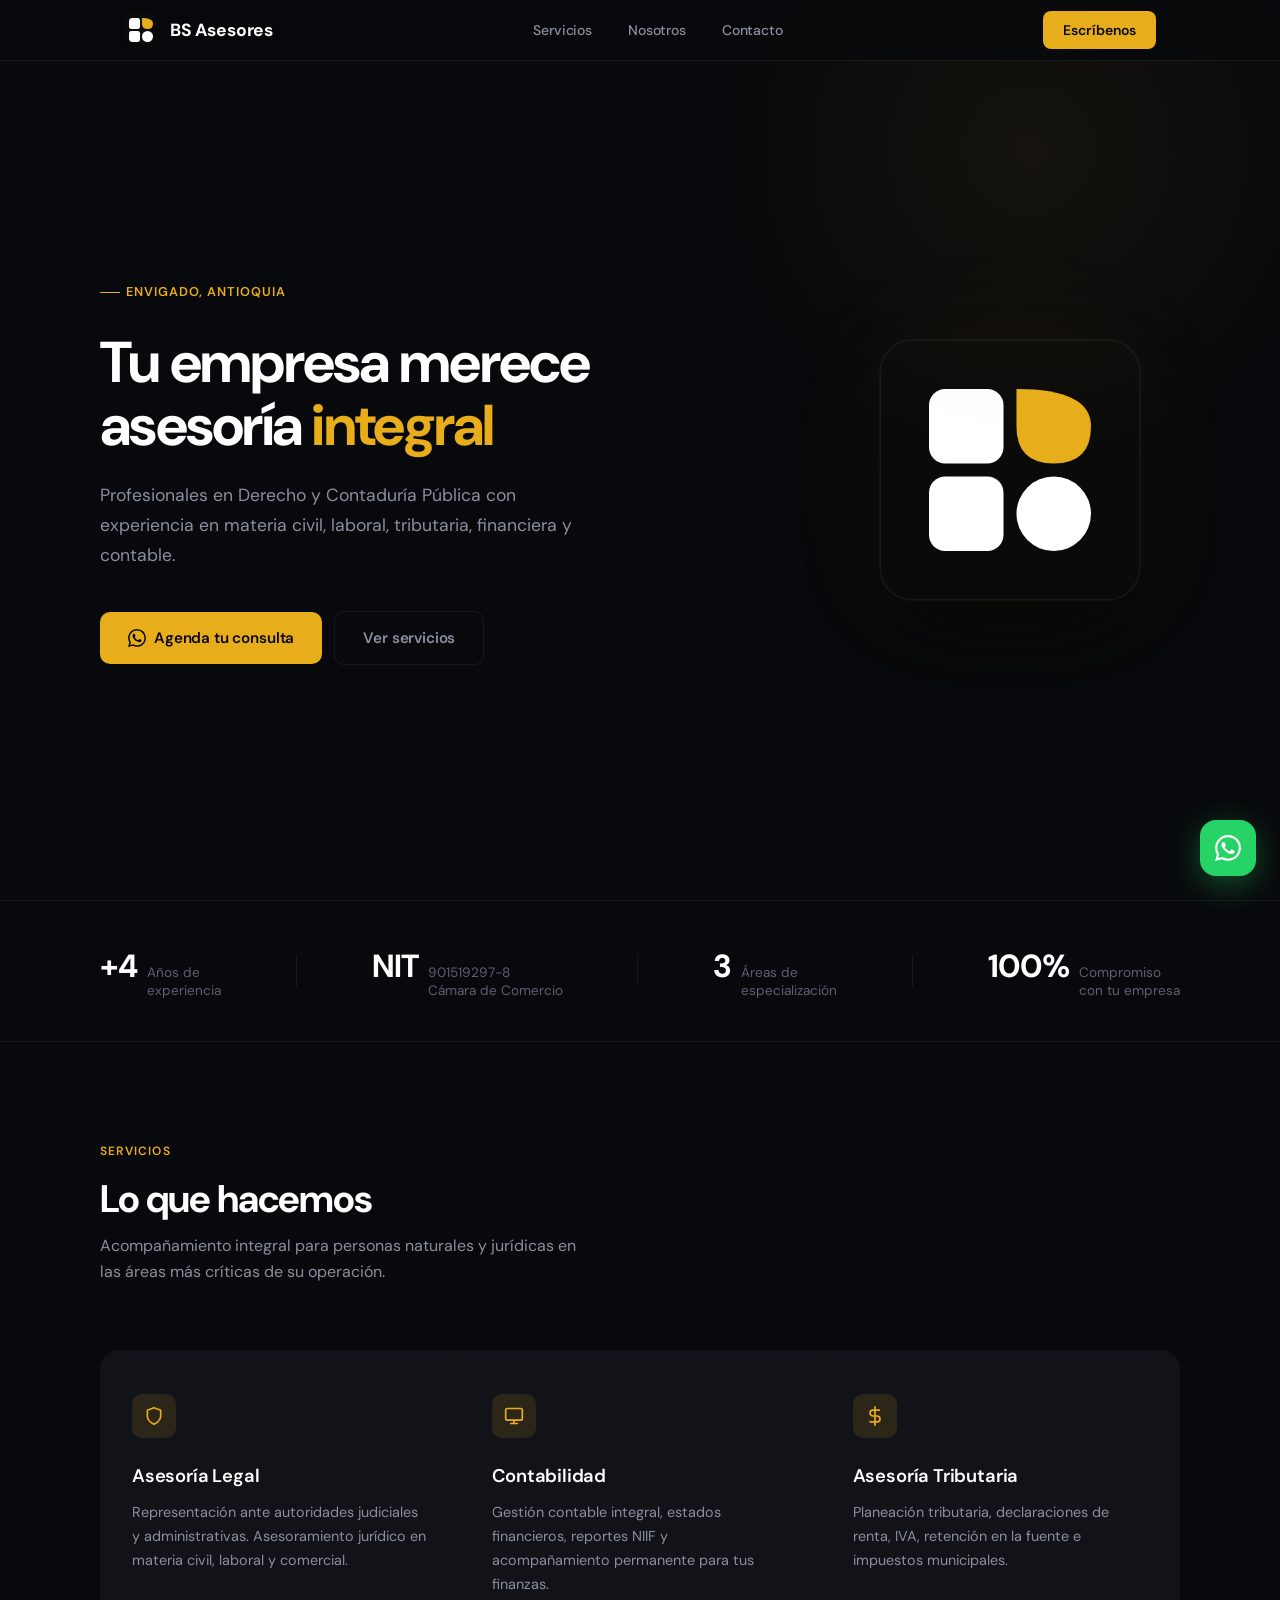
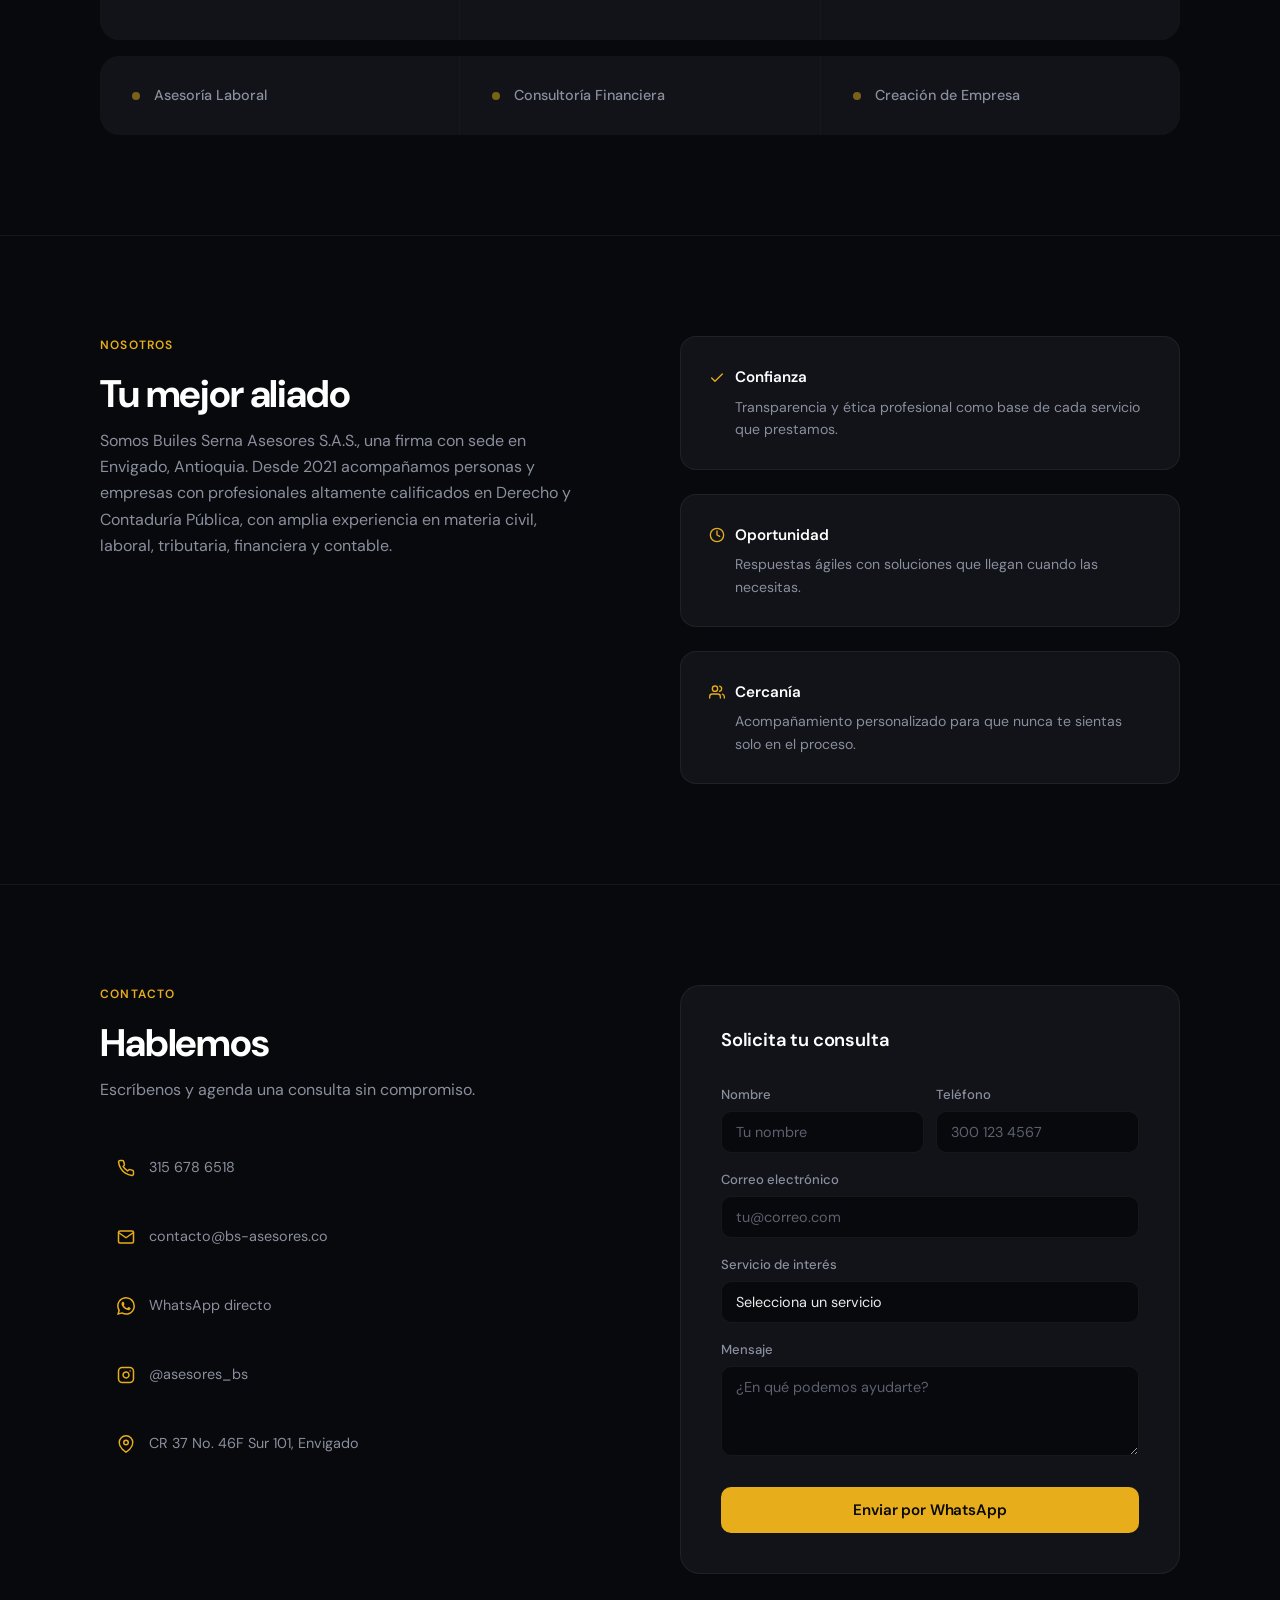
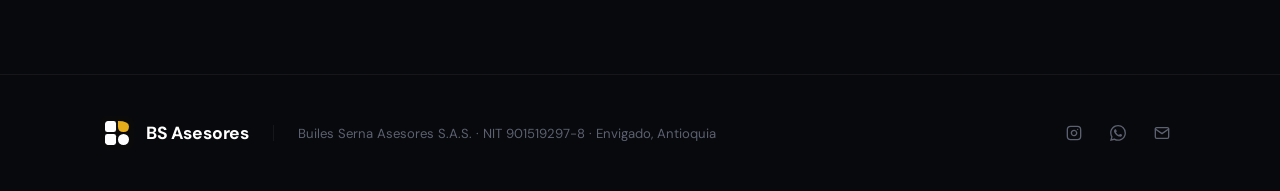
==== index.html @ d9e68236 "Initial landing page for BS Asesores S.A.S. Single-page site for consulting firm in Envigado, Colomb" ====
<!DOCTYPE html>
<html lang="es">
<head>
  <meta charset="UTF-8">
  <meta name="viewport" content="width=device-width, initial-scale=1.0">
  <title>BS Asesores S.A.S. | Soluciones Contables, Legales y Tributarias</title>
  <meta name="description" content="BS Asesores S.A.S. - Soluciones integrales para ti y tu empresa en materia contable, legal y tributaria en Envigado, Antioquia.">
  <link rel="preconnect" href="https://fonts.googleapis.com">
  <link rel="preconnect" href="https://fonts.gstatic.com" crossorigin>
  <link href="https://fonts.googleapis.com/css2?family=DM+Sans:ital,opsz,wght@0,9..40,400;0,9..40,500;0,9..40,600;0,9..40,700;1,9..40,400&display=swap" rel="stylesheet">
  <style>
    *, *::before, *::after { margin: 0; padding: 0; box-sizing: border-box; }

    :root {
      --bg: #08090c;
      --bg-raised: #111318;
      --bg-surface: #181b22;
      --border: rgba(255,255,255,0.06);
      --border-hover: rgba(255,255,255,0.12);
      --gold: #e8ad1a;
      --gold-dim: rgba(232,173,26,0.12);
      --gold-glow: rgba(232,173,26,0.06);
      --text: #eaeaea;
      --text-secondary: #8a8f9e;
      --text-muted: #5c6070;
      --white: #ffffff;
    }

    html { scroll-behavior: smooth; }

    body {
      font-family: 'DM Sans', system-ui, -apple-system, sans-serif;
      background: var(--bg);
      color: var(--text);
      line-height: 1.6;
      -webkit-font-smoothing: antialiased;
      -moz-osx-font-smoothing: grayscale;
    }

    /* ─── NAV ─── */
    nav {
      position: fixed;
      top: 0; left: 0; right: 0;
      z-index: 100;
      background: rgba(8,9,12,0.8);
      backdrop-filter: blur(24px);
      -webkit-backdrop-filter: blur(24px);
      border-bottom: 1px solid var(--border);
    }

    .nav-inner {
      max-width: 1080px;
      margin: 0 auto;
      padding: 0 24px;
      display: flex;
      align-items: center;
      justify-content: space-between;
      height: 60px;
    }

    .logo {
      display: flex;
      align-items: center;
      gap: 12px;
      text-decoration: none;
      color: var(--white);
      font-weight: 700;
      font-size: 1.1rem;
      letter-spacing: -0.01em;
    }

    .logo img {
      width: 34px;
      height: 34px;
      border-radius: 8px;
      object-fit: cover;
      background: #0a0a0a;
      padding: 5px;
    }

    .nav-links {
      display: flex;
      gap: 36px;
      list-style: none;
    }

    .nav-links a {
      color: var(--text-secondary);
      text-decoration: none;
      font-size: 0.875rem;
      font-weight: 500;
      transition: color 0.2s;
      letter-spacing: -0.01em;
    }

    .nav-links a:hover { color: var(--white); }

    .nav-cta {
      background: var(--gold);
      color: var(--bg);
      padding: 8px 20px;
      border-radius: 8px;
      text-decoration: none;
      font-weight: 600;
      font-size: 0.875rem;
      transition: opacity 0.2s;
      cursor: pointer;
    }

    .nav-cta:hover { opacity: 0.88; }

    .menu-toggle {
      display: none;
      background: none;
      border: none;
      cursor: pointer;
      padding: 4px;
    }

    .menu-toggle span {
      display: block;
      width: 22px;
      height: 2px;
      background: var(--text);
      margin: 5px 0;
      border-radius: 1px;
      transition: 0.25s;
    }

    /* ─── HERO ─── */
    .hero {
      min-height: 100vh;
      display: flex;
      align-items: center;
      padding: 140px 24px 100px;
      position: relative;
      overflow: hidden;
    }

    .hero::before {
      content: '';
      position: absolute;
      top: -200px;
      right: -100px;
      width: 700px;
      height: 700px;
      background: radial-gradient(circle, var(--gold-glow) 0%, transparent 65%);
      pointer-events: none;
    }

    .hero-inner {
      max-width: 1080px;
      margin: 0 auto;
      width: 100%;
      display: grid;
      grid-template-columns: 1fr 340px;
      gap: 80px;
      align-items: center;
    }

    .hero-text { position: relative; }

    .hero-tag {
      display: inline-flex;
      align-items: center;
      gap: 6px;
      color: var(--gold);
      font-size: 0.8rem;
      font-weight: 600;
      letter-spacing: 0.08em;
      text-transform: uppercase;
      margin-bottom: 28px;
    }

    .hero-tag::before {
      content: '';
      width: 20px;
      height: 1px;
      background: var(--gold);
    }

    .hero h1 {
      font-size: clamp(2.4rem, 4.8vw, 3.6rem);
      font-weight: 700;
      line-height: 1.1;
      letter-spacing: -0.03em;
      margin-bottom: 24px;
      color: var(--white);
    }

    .hero h1 .accent {
      color: var(--gold);
    }

    .hero-desc {
      font-size: 1.1rem;
      color: var(--text-secondary);
      max-width: 480px;
      line-height: 1.7;
      margin-bottom: 40px;
    }

    .hero-actions {
      display: flex;
      gap: 12px;
      align-items: center;
    }

    .btn {
      display: inline-flex;
      align-items: center;
      gap: 8px;
      padding: 14px 28px;
      border-radius: 10px;
      text-decoration: none;
      font-weight: 600;
      font-size: 0.95rem;
      transition: all 0.2s;
      cursor: pointer;
      border: none;
      letter-spacing: -0.01em;
    }

    .btn-gold {
      background: var(--gold);
      color: var(--bg);
    }

    .btn-gold:hover { opacity: 0.88; }

    .btn-ghost {
      background: transparent;
      color: var(--text-secondary);
      border: 1px solid var(--border);
    }

    .btn-ghost:hover {
      color: var(--white);
      border-color: var(--border-hover);
    }

    .btn svg { width: 18px; height: 18px; flex-shrink: 0; }

    .hero-visual {
      display: flex;
      justify-content: center;
      align-items: center;
    }

    .hero-logo-block {
      width: 260px;
      height: 260px;
      border-radius: 32px;
      overflow: hidden;
      background: #0a0a0a;
      padding: 48px;
      border: 1px solid var(--border);
      box-shadow:
        0 0 0 1px rgba(255,255,255,0.03),
        0 40px 80px -20px rgba(0,0,0,0.6),
        0 0 120px var(--gold-glow);
    }

    .hero-logo-block img {
      width: 100%;
      height: 100%;
      object-fit: cover;
    }

    /* ─── TRUST BAR ─── */
    .trust-bar {
      border-top: 1px solid var(--border);
      border-bottom: 1px solid var(--border);
      padding: 40px 24px;
    }

    .trust-inner {
      max-width: 1080px;
      margin: 0 auto;
      display: flex;
      justify-content: space-between;
      align-items: center;
      gap: 32px;
    }

    .trust-item {
      display: flex;
      align-items: baseline;
      gap: 10px;
    }

    .trust-number {
      font-size: 2rem;
      font-weight: 700;
      color: var(--white);
      letter-spacing: -0.03em;
    }

    .trust-label {
      font-size: 0.85rem;
      color: var(--text-muted);
      line-height: 1.35;
    }

    .trust-divider {
      width: 1px;
      height: 32px;
      background: var(--border);
    }

    /* ─── SERVICES ─── */
    #servicios {
      padding: 100px 24px;
    }

    .section-inner {
      max-width: 1080px;
      margin: 0 auto;
    }

    .section-header {
      margin-bottom: 64px;
    }

    .section-tag {
      color: var(--gold);
      font-size: 0.75rem;
      font-weight: 600;
      letter-spacing: 0.1em;
      text-transform: uppercase;
      margin-bottom: 16px;
    }

    .section-title {
      font-size: clamp(1.8rem, 3vw, 2.4rem);
      font-weight: 700;
      color: var(--white);
      letter-spacing: -0.03em;
      line-height: 1.15;
      margin-bottom: 12px;
    }

    .section-desc {
      color: var(--text-secondary);
      font-size: 1rem;
      max-width: 480px;
      line-height: 1.65;
    }

    .services-main {
      display: grid;
      grid-template-columns: repeat(3, 1fr);
      gap: 1px;
      background: var(--border);
      border-radius: 20px;
      overflow: hidden;
      margin-bottom: 16px;
    }

    .service-main-card {
      background: var(--bg-raised);
      padding: 44px 32px;
      position: relative;
      transition: background 0.3s;
    }

    .service-main-card:hover {
      background: var(--bg-surface);
    }

    .service-main-card .s-icon {
      width: 44px;
      height: 44px;
      border-radius: 10px;
      background: var(--gold-dim);
      display: flex;
      align-items: center;
      justify-content: center;
      margin-bottom: 24px;
    }

    .service-main-card .s-icon svg {
      width: 20px;
      height: 20px;
      stroke: var(--gold);
      fill: none;
      stroke-width: 2;
      stroke-linecap: round;
      stroke-linejoin: round;
    }

    .service-main-card h3 {
      font-size: 1.15rem;
      font-weight: 600;
      color: var(--white);
      margin-bottom: 10px;
      letter-spacing: -0.01em;
    }

    .service-main-card p {
      color: var(--text-secondary);
      font-size: 0.9rem;
      line-height: 1.65;
    }

    .services-secondary {
      display: grid;
      grid-template-columns: repeat(3, 1fr);
      gap: 1px;
      background: var(--border);
      border-radius: 20px;
      overflow: hidden;
    }

    .service-sm {
      background: var(--bg-raised);
      padding: 28px 32px;
      display: flex;
      align-items: center;
      gap: 14px;
      transition: background 0.3s;
    }

    .service-sm:hover { background: var(--bg-surface); }

    .service-sm .s-dot {
      width: 8px;
      height: 8px;
      border-radius: 50%;
      background: var(--gold);
      flex-shrink: 0;
      opacity: 0.5;
    }

    .service-sm span {
      font-size: 0.9rem;
      font-weight: 500;
      color: var(--text-secondary);
    }

    .service-sm:hover span { color: var(--white); }

    /* ─── ABOUT ─── */
    #nosotros {
      padding: 100px 24px;
      border-top: 1px solid var(--border);
    }

    .about-layout {
      max-width: 1080px;
      margin: 0 auto;
      display: grid;
      grid-template-columns: 1fr 1fr;
      gap: 80px;
      align-items: start;
    }

    .about-text .section-desc {
      margin-bottom: 0;
    }

    .about-right {
      display: flex;
      flex-direction: column;
      gap: 24px;
    }

    .about-card {
      background: var(--bg-raised);
      border: 1px solid var(--border);
      border-radius: 16px;
      padding: 28px;
      transition: border-color 0.3s;
    }

    .about-card:hover {
      border-color: var(--border-hover);
    }

    .about-card h4 {
      font-size: 0.95rem;
      font-weight: 600;
      color: var(--white);
      margin-bottom: 6px;
      display: flex;
      align-items: center;
      gap: 10px;
    }

    .about-card h4 svg {
      width: 16px;
      height: 16px;
      stroke: var(--gold);
      fill: none;
      stroke-width: 2;
      stroke-linecap: round;
      stroke-linejoin: round;
    }

    .about-card p {
      color: var(--text-secondary);
      font-size: 0.88rem;
      line-height: 1.6;
      padding-left: 26px;
    }

    /* ─── CONTACT ─── */
    #contacto {
      padding: 100px 24px;
      border-top: 1px solid var(--border);
    }

    .contact-layout {
      max-width: 1080px;
      margin: 0 auto;
      display: grid;
      grid-template-columns: 1fr 1fr;
      gap: 80px;
    }

    .contact-left .section-desc {
      margin-bottom: 40px;
    }

    .contact-links {
      display: flex;
      flex-direction: column;
      gap: 20px;
    }

    .contact-link {
      display: flex;
      align-items: center;
      gap: 14px;
      text-decoration: none;
      color: var(--text-secondary);
      font-size: 0.9rem;
      transition: color 0.2s;
      padding: 12px 16px;
      border-radius: 12px;
      border: 1px solid transparent;
      transition: all 0.2s;
    }

    .contact-link:hover {
      color: var(--white);
      background: var(--bg-raised);
      border-color: var(--border);
    }

    .contact-link svg {
      width: 18px;
      height: 18px;
      flex-shrink: 0;
      stroke: var(--gold);
      fill: none;
      stroke-width: 2;
      stroke-linecap: round;
      stroke-linejoin: round;
    }

    .contact-link.wa-fill svg {
      fill: var(--gold);
      stroke: none;
    }

    .contact-form {
      background: var(--bg-raised);
      border: 1px solid var(--border);
      border-radius: 20px;
      padding: 40px;
    }

    .contact-form h3 {
      font-size: 1.15rem;
      font-weight: 600;
      color: var(--white);
      margin-bottom: 28px;
      letter-spacing: -0.01em;
    }

    .form-group { margin-bottom: 16px; }

    .form-group label {
      display: block;
      font-size: 0.82rem;
      font-weight: 500;
      color: var(--text-secondary);
      margin-bottom: 6px;
    }

    .form-group input,
    .form-group textarea,
    .form-group select {
      width: 100%;
      background: var(--bg);
      border: 1px solid var(--border);
      border-radius: 10px;
      padding: 11px 14px;
      color: var(--text);
      font-family: inherit;
      font-size: 0.9rem;
      transition: border-color 0.2s;
      appearance: none;
      -webkit-appearance: none;
    }

    .form-group input::placeholder,
    .form-group textarea::placeholder {
      color: var(--text-muted);
    }

    .form-group input:focus,
    .form-group textarea:focus,
    .form-group select:focus {
      outline: none;
      border-color: var(--gold);
    }

    .form-group textarea { resize: vertical; min-height: 90px; }

    .form-row {
      display: grid;
      grid-template-columns: 1fr 1fr;
      gap: 12px;
    }

    .form-submit {
      width: 100%;
      background: var(--gold);
      color: var(--bg);
      border: none;
      padding: 13px;
      border-radius: 10px;
      font-family: inherit;
      font-size: 0.95rem;
      font-weight: 600;
      cursor: pointer;
      transition: opacity 0.2s;
      margin-top: 8px;
      letter-spacing: -0.01em;
    }

    .form-submit:hover { opacity: 0.88; }

    /* ─── FOOTER ─── */
    footer {
      border-top: 1px solid var(--border);
      padding: 40px 24px;
    }

    .footer-inner {
      max-width: 1080px;
      margin: 0 auto;
      display: flex;
      justify-content: space-between;
      align-items: center;
      gap: 20px;
    }

    .footer-left {
      display: flex;
      align-items: center;
      gap: 24px;
    }

    .footer-left p {
      color: var(--text-muted);
      font-size: 0.82rem;
    }

    .footer-left .sep {
      width: 1px;
      height: 16px;
      background: var(--border);
    }

    .footer-socials {
      display: flex;
      gap: 8px;
    }

    .footer-socials a {
      width: 36px;
      height: 36px;
      border-radius: 8px;
      display: flex;
      align-items: center;
      justify-content: center;
      color: var(--text-muted);
      text-decoration: none;
      transition: color 0.2s, background 0.2s;
    }

    .footer-socials a:hover {
      color: var(--gold);
      background: var(--gold-dim);
    }

    .footer-socials svg { width: 16px; height: 16px; }

    /* ─── WHATSAPP FLOAT ─── */
    .wa-float {
      position: fixed;
      bottom: 24px;
      right: 24px;
      width: 56px;
      height: 56px;
      background: #25D366;
      border-radius: 16px;
      display: flex;
      align-items: center;
      justify-content: center;
      box-shadow: 0 8px 32px rgba(37,211,102,0.35);
      z-index: 99;
      transition: transform 0.2s;
      cursor: pointer;
    }

    .wa-float:hover { transform: translateY(-2px); }
    .wa-float svg { width: 26px; height: 26px; fill: #fff; }

    /* ─── ENTRANCE ANIMATIONS ─── */
    .fade-in {
      opacity: 0;
      transform: translateY(20px);
      transition: opacity 0.6s ease, transform 0.6s ease;
    }

    .fade-in.visible {
      opacity: 1;
      transform: translateY(0);
    }

    /* ─── RESPONSIVE ─── */
    @media (max-width: 900px) {
      .hero-inner {
        grid-template-columns: 1fr;
        gap: 48px;
        text-align: center;
      }

      .hero-desc { margin-left: auto; margin-right: auto; }
      .hero-actions { justify-content: center; }
      .hero-tag { justify-content: center; }

      .hero-visual { order: -1; }

      .hero-logo-block {
        width: 180px;
        height: 180px;
        border-radius: 24px;
      }

      .trust-inner {
        flex-wrap: wrap;
        justify-content: center;
        gap: 24px 48px;
      }

      .trust-divider { display: none; }

      .services-main {
        grid-template-columns: 1fr;
        border-radius: 16px;
      }

      .services-secondary {
        grid-template-columns: 1fr;
        border-radius: 16px;
      }

      .about-layout {
        grid-template-columns: 1fr;
        gap: 40px;
      }

      .contact-layout {
        grid-template-columns: 1fr;
        gap: 40px;
      }

      .footer-inner {
        flex-direction: column;
        text-align: center;
      }

      .footer-left {
        flex-direction: column;
        gap: 8px;
      }

      .footer-left .sep { display: none; }
    }

    @media (max-width: 600px) {
      .nav-links { display: none; }
      .nav-cta { display: none; }
      .menu-toggle { display: block; }

      .nav-links.open {
        display: flex;
        flex-direction: column;
        position: absolute;
        top: 60px;
        left: 0; right: 0;
        background: rgba(8,9,12,0.96);
        backdrop-filter: blur(24px);
        -webkit-backdrop-filter: blur(24px);
        padding: 20px 24px;
        gap: 16px;
        border-bottom: 1px solid var(--border);
      }

      .hero { padding: 120px 24px 60px; min-height: auto; }
      .hero-actions { flex-direction: column; width: 100%; }
      .hero-actions .btn { width: 100%; justify-content: center; }
      .form-row { grid-template-columns: 1fr; }

      #servicios, #nosotros, #contacto { padding: 60px 24px; }
    }
  </style>
</head>
<body>

  <!-- NAV -->
  <nav>
    <div class="nav-inner">
      <a href="#" class="logo">
        <img src="logo.svg" alt="BS Asesores" width="34" height="34">
        <span>BS Asesores</span>
      </a>
      <ul class="nav-links" id="navLinks">
        <li><a href="#servicios">Servicios</a></li>
        <li><a href="#nosotros">Nosotros</a></li>
        <li><a href="#contacto">Contacto</a></li>
      </ul>
      <a href="https://wa.me/message/EGV6XYA6J3ONH1" target="_blank" class="nav-cta">Escríbenos</a>
      <button class="menu-toggle" id="menuToggle" aria-label="Abrir menú">
        <span></span><span></span><span></span>
      </button>
    </div>
  </nav>

  <!-- HERO -->
  <section class="hero">
    <div class="hero-inner">
      <div class="hero-text">
        <div class="hero-tag">Envigado, Antioquia</div>
        <h1>Tu empresa merece<br>asesoría <span class="accent">integral</span></h1>
        <p class="hero-desc">Profesionales en Derecho y Contaduría Pública con experiencia en materia civil, laboral, tributaria, financiera y contable.</p>
        <div class="hero-actions">
          <a href="https://wa.me/message/EGV6XYA6J3ONH1" target="_blank" class="btn btn-gold">
            <svg viewBox="0 0 24 24" fill="currentColor"><path d="M17.472 14.382c-.297-.149-1.758-.867-2.03-.967-.273-.099-.471-.148-.67.15-.197.297-.767.966-.94 1.164-.173.199-.347.223-.644.075-.297-.15-1.255-.463-2.39-1.475-.883-.788-1.48-1.761-1.653-2.059-.173-.297-.018-.458.13-.606.134-.133.298-.347.446-.52.149-.174.198-.298.298-.497.099-.198.05-.371-.025-.52-.075-.149-.669-1.612-.916-2.207-.242-.579-.487-.5-.669-.51-.173-.008-.371-.01-.57-.01-.198 0-.52.074-.792.372-.272.297-1.04 1.016-1.04 2.479 0 1.462 1.065 2.875 1.213 3.074.149.198 2.096 3.2 5.077 4.487.709.306 1.262.489 1.694.625.712.227 1.36.195 1.871.118.571-.085 1.758-.719 2.006-1.413.248-.694.248-1.289.173-1.413-.074-.124-.272-.198-.57-.347m-5.421 7.403h-.004a9.87 9.87 0 01-5.031-1.378l-.361-.214-3.741.982.998-3.648-.235-.374a9.86 9.86 0 01-1.51-5.26c.001-5.45 4.436-9.884 9.888-9.884 2.64 0 5.122 1.03 6.988 2.898a9.825 9.825 0 012.893 6.994c-.003 5.45-4.437 9.884-9.885 9.884m8.413-18.297A11.815 11.815 0 0012.05 0C5.495 0 .16 5.335.157 11.892c0 2.096.547 4.142 1.588 5.945L.057 24l6.305-1.654a11.882 11.882 0 005.683 1.448h.005c6.554 0 11.89-5.335 11.893-11.893a11.821 11.821 0 00-3.48-8.413z"/></svg>
            Agenda tu consulta
          </a>
          <a href="#servicios" class="btn btn-ghost">Ver servicios</a>
        </div>
      </div>
      <div class="hero-visual">
        <div class="hero-logo-block">
          <img src="logo.svg" alt="BS Asesores Logo" width="260" height="260">
        </div>
      </div>
    </div>
  </section>

  <!-- TRUST BAR -->
  <div class="trust-bar">
    <div class="trust-inner">
      <div class="trust-item">
        <span class="trust-number">+4</span>
        <span class="trust-label">Años de<br>experiencia</span>
      </div>
      <div class="trust-divider"></div>
      <div class="trust-item">
        <span class="trust-number">NIT</span>
        <span class="trust-label">901519297-8<br>Cámara de Comercio</span>
      </div>
      <div class="trust-divider"></div>
      <div class="trust-item">
        <span class="trust-number">3</span>
        <span class="trust-label">Áreas de<br>especialización</span>
      </div>
      <div class="trust-divider"></div>
      <div class="trust-item">
        <span class="trust-number">100%</span>
        <span class="trust-label">Compromiso<br>con tu empresa</span>
      </div>
    </div>
  </div>

  <!-- SERVICES -->
  <section id="servicios">
    <div class="section-inner">
      <div class="section-header fade-in">
        <div class="section-tag">Servicios</div>
        <h2 class="section-title">Lo que hacemos</h2>
        <p class="section-desc">Acompañamiento integral para personas naturales y jurídicas en las áreas más críticas de su operación.</p>
      </div>

      <div class="services-main fade-in">
        <div class="service-main-card">
          <div class="s-icon">
            <svg viewBox="0 0 24 24"><path d="M12 22s8-4 8-10V5l-8-3-8 3v7c0 6 8 10 8 10z"/></svg>
          </div>
          <h3>Asesoría Legal</h3>
          <p>Representación ante autoridades judiciales y administrativas. Asesoramiento jurídico en materia civil, laboral y comercial.</p>
        </div>
        <div class="service-main-card">
          <div class="s-icon">
            <svg viewBox="0 0 24 24"><rect x="2" y="3" width="20" height="14" rx="2" ry="2"/><line x1="8" y1="21" x2="16" y2="21"/><line x1="12" y1="17" x2="12" y2="21"/></svg>
          </div>
          <h3>Contabilidad</h3>
          <p>Gestión contable integral, estados financieros, reportes NIIF y acompañamiento permanente para tus finanzas.</p>
        </div>
        <div class="service-main-card">
          <div class="s-icon">
            <svg viewBox="0 0 24 24"><line x1="12" y1="1" x2="12" y2="23"/><path d="M17 5H9.5a3.5 3.5 0 0 0 0 7h5a3.5 3.5 0 0 1 0 7H6"/></svg>
          </div>
          <h3>Asesoría Tributaria</h3>
          <p>Planeación tributaria, declaraciones de renta, IVA, retención en la fuente e impuestos municipales.</p>
        </div>
      </div>

      <div class="services-secondary fade-in">
        <div class="service-sm">
          <span class="s-dot"></span>
          <span>Asesoría Laboral</span>
        </div>
        <div class="service-sm">
          <span class="s-dot"></span>
          <span>Consultoría Financiera</span>
        </div>
        <div class="service-sm">
          <span class="s-dot"></span>
          <span>Creación de Empresa</span>
        </div>
      </div>
    </div>
  </section>

  <!-- ABOUT -->
  <section id="nosotros">
    <div class="about-layout">
      <div class="about-text fade-in">
        <div class="section-tag">Nosotros</div>
        <h2 class="section-title">Tu mejor aliado</h2>
        <p class="section-desc">Somos Builes Serna Asesores S.A.S., una firma con sede en Envigado, Antioquia. Desde 2021 acompañamos personas y empresas con profesionales altamente calificados en Derecho y Contaduría Pública, con amplia experiencia en materia civil, laboral, tributaria, financiera y contable.</p>
      </div>
      <div class="about-right fade-in">
        <div class="about-card">
          <h4>
            <svg viewBox="0 0 24 24"><polyline points="20 6 9 17 4 12"/></svg>
            Confianza
          </h4>
          <p>Transparencia y ética profesional como base de cada servicio que prestamos.</p>
        </div>
        <div class="about-card">
          <h4>
            <svg viewBox="0 0 24 24"><circle cx="12" cy="12" r="10"/><polyline points="12 6 12 12 16 14"/></svg>
            Oportunidad
          </h4>
          <p>Respuestas ágiles con soluciones que llegan cuando las necesitas.</p>
        </div>
        <div class="about-card">
          <h4>
            <svg viewBox="0 0 24 24"><path d="M17 21v-2a4 4 0 0 0-4-4H5a4 4 0 0 0-4 4v2"/><circle cx="9" cy="7" r="4"/><path d="M23 21v-2a4 4 0 0 0-3-3.87"/><path d="M16 3.13a4 4 0 0 1 0 7.75"/></svg>
            Cercanía
          </h4>
          <p>Acompañamiento personalizado para que nunca te sientas solo en el proceso.</p>
        </div>
      </div>
    </div>
  </section>

  <!-- CONTACT -->
  <section id="contacto">
    <div class="contact-layout">
      <div class="contact-left fade-in">
        <div class="section-tag">Contacto</div>
        <h2 class="section-title">Hablemos</h2>
        <p class="section-desc">Escríbenos y agenda una consulta sin compromiso.</p>

        <div class="contact-links">
          <a href="tel:+573156786518" class="contact-link">
            <svg viewBox="0 0 24 24"><path d="M22 16.92v3a2 2 0 0 1-2.18 2 19.79 19.79 0 0 1-8.63-3.07 19.5 19.5 0 0 1-6-6 19.79 19.79 0 0 1-3.07-8.67A2 2 0 0 1 4.11 2h3a2 2 0 0 1 2 1.72 12.84 12.84 0 0 0 .7 2.81 2 2 0 0 1-.45 2.11L8.09 9.91a16 16 0 0 0 6 6l1.27-1.27a2 2 0 0 1 2.11-.45 12.84 12.84 0 0 0 2.81.7A2 2 0 0 1 22 16.92z"/></svg>
            315 678 6518
          </a>
          <a href="mailto:contacto@bs-asesores.co" class="contact-link">
            <svg viewBox="0 0 24 24"><path d="M4 4h16c1.1 0 2 .9 2 2v12c0 1.1-.9 2-2 2H4c-1.1 0-2-.9-2-2V6c0-1.1.9-2 2-2z"/><polyline points="22,6 12,13 2,6"/></svg>
            contacto@bs-asesores.co
          </a>
          <a href="https://wa.me/message/EGV6XYA6J3ONH1" target="_blank" class="contact-link wa-fill">
            <svg viewBox="0 0 24 24"><path d="M17.472 14.382c-.297-.149-1.758-.867-2.03-.967-.273-.099-.471-.148-.67.15-.197.297-.767.966-.94 1.164-.173.199-.347.223-.644.075-.297-.15-1.255-.463-2.39-1.475-.883-.788-1.48-1.761-1.653-2.059-.173-.297-.018-.458.13-.606.134-.133.298-.347.446-.52.149-.174.198-.298.298-.497.099-.198.05-.371-.025-.52-.075-.149-.669-1.612-.916-2.207-.242-.579-.487-.5-.669-.51-.173-.008-.371-.01-.57-.01-.198 0-.52.074-.792.372-.272.297-1.04 1.016-1.04 2.479 0 1.462 1.065 2.875 1.213 3.074.149.198 2.096 3.2 5.077 4.487.709.306 1.262.489 1.694.625.712.227 1.36.195 1.871.118.571-.085 1.758-.719 2.006-1.413.248-.694.248-1.289.173-1.413-.074-.124-.272-.198-.57-.347m-5.421 7.403h-.004a9.87 9.87 0 01-5.031-1.378l-.361-.214-3.741.982.998-3.648-.235-.374a9.86 9.86 0 01-1.51-5.26c.001-5.45 4.436-9.884 9.888-9.884 2.64 0 5.122 1.03 6.988 2.898a9.825 9.825 0 012.893 6.994c-.003 5.45-4.437 9.884-9.885 9.884m8.413-18.297A11.815 11.815 0 0012.05 0C5.495 0 .16 5.335.157 11.892c0 2.096.547 4.142 1.588 5.945L.057 24l6.305-1.654a11.882 11.882 0 005.683 1.448h.005c6.554 0 11.89-5.335 11.893-11.893a11.821 11.821 0 00-3.48-8.413z"/></svg>
            WhatsApp directo
          </a>
          <a href="https://www.instagram.com/asesores_bs/" target="_blank" class="contact-link">
            <svg viewBox="0 0 24 24"><rect x="2" y="2" width="20" height="20" rx="5" ry="5"/><path d="M16 11.37A4 4 0 1 1 12.63 8 4 4 0 0 1 16 11.37z"/><line x1="17.5" y1="6.5" x2="17.51" y2="6.5"/></svg>
            @asesores_bs
          </a>
          <a href="#" class="contact-link" style="pointer-events:none;cursor:default;">
            <svg viewBox="0 0 24 24"><path d="M21 10c0 7-9 13-9 13s-9-6-9-13a9 9 0 0 1 18 0z"/><circle cx="12" cy="10" r="3"/></svg>
            CR 37 No. 46F Sur 101, Envigado
          </a>
        </div>
      </div>

      <form class="contact-form fade-in" onsubmit="handleSubmit(event)">
        <h3>Solicita tu consulta</h3>
        <div class="form-row">
          <div class="form-group">
            <label for="name">Nombre</label>
            <input type="text" id="name" name="name" required placeholder="Tu nombre">
          </div>
          <div class="form-group">
            <label for="phone">Teléfono</label>
            <input type="tel" id="phone" name="phone" placeholder="300 123 4567">
          </div>
        </div>
        <div class="form-group">
          <label for="email">Correo electrónico</label>
          <input type="email" id="email" name="email" required placeholder="tu@correo.com">
        </div>
        <div class="form-group">
          <label for="service">Servicio de interés</label>
          <select id="service" name="service">
            <option value="">Selecciona un servicio</option>
            <option value="legal">Asesoría Legal</option>
            <option value="contable">Contabilidad</option>
            <option value="tributaria">Asesoría Tributaria</option>
            <option value="laboral">Asesoría Laboral</option>
            <option value="financiera">Consultoría Financiera</option>
            <option value="creacion">Creación de Empresa</option>
          </select>
        </div>
        <div class="form-group">
          <label for="message">Mensaje</label>
          <textarea id="message" name="message" placeholder="¿En qué podemos ayudarte?"></textarea>
        </div>
        <button type="submit" class="form-submit">Enviar por WhatsApp</button>
      </form>
    </div>
  </section>

  <!-- FOOTER -->
  <footer>
    <div class="footer-inner">
      <div class="footer-left">
        <a href="#" class="logo">
          <img src="logo.svg" alt="BS Asesores" width="28" height="28">
          <span>BS Asesores</span>
        </a>
        <div class="sep"></div>
        <p>Builes Serna Asesores S.A.S. &middot; NIT 901519297-8 &middot; Envigado, Antioquia</p>
      </div>
      <div class="footer-socials">
        <a href="https://www.instagram.com/asesores_bs/" target="_blank" aria-label="Instagram">
          <svg viewBox="0 0 24 24" fill="none" stroke="currentColor" stroke-width="2" stroke-linecap="round" stroke-linejoin="round"><rect x="2" y="2" width="20" height="20" rx="5" ry="5"/><path d="M16 11.37A4 4 0 1 1 12.63 8 4 4 0 0 1 16 11.37z"/><line x1="17.5" y1="6.5" x2="17.51" y2="6.5"/></svg>
        </a>
        <a href="https://wa.me/message/EGV6XYA6J3ONH1" target="_blank" aria-label="WhatsApp">
          <svg viewBox="0 0 24 24" fill="currentColor"><path d="M17.472 14.382c-.297-.149-1.758-.867-2.03-.967-.273-.099-.471-.148-.67.15-.197.297-.767.966-.94 1.164-.173.199-.347.223-.644.075-.297-.15-1.255-.463-2.39-1.475-.883-.788-1.48-1.761-1.653-2.059-.173-.297-.018-.458.13-.606.134-.133.298-.347.446-.52.149-.174.198-.298.298-.497.099-.198.05-.371-.025-.52-.075-.149-.669-1.612-.916-2.207-.242-.579-.487-.5-.669-.51-.173-.008-.371-.01-.57-.01-.198 0-.52.074-.792.372-.272.297-1.04 1.016-1.04 2.479 0 1.462 1.065 2.875 1.213 3.074.149.198 2.096 3.2 5.077 4.487.709.306 1.262.489 1.694.625.712.227 1.36.195 1.871.118.571-.085 1.758-.719 2.006-1.413.248-.694.248-1.289.173-1.413-.074-.124-.272-.198-.57-.347m-5.421 7.403h-.004a9.87 9.87 0 01-5.031-1.378l-.361-.214-3.741.982.998-3.648-.235-.374a9.86 9.86 0 01-1.51-5.26c.001-5.45 4.436-9.884 9.888-9.884 2.64 0 5.122 1.03 6.988 2.898a9.825 9.825 0 012.893 6.994c-.003 5.45-4.437 9.884-9.885 9.884m8.413-18.297A11.815 11.815 0 0012.05 0C5.495 0 .16 5.335.157 11.892c0 2.096.547 4.142 1.588 5.945L.057 24l6.305-1.654a11.882 11.882 0 005.683 1.448h.005c6.554 0 11.89-5.335 11.893-11.893a11.821 11.821 0 00-3.48-8.413z"/></svg>
        </a>
        <a href="mailto:contacto@bs-asesores.co" aria-label="Email">
          <svg viewBox="0 0 24 24" fill="none" stroke="currentColor" stroke-width="2" stroke-linecap="round" stroke-linejoin="round"><path d="M4 4h16c1.1 0 2 .9 2 2v12c0 1.1-.9 2-2 2H4c-1.1 0-2-.9-2-2V6c0-1.1.9-2 2-2z"/><polyline points="22,6 12,13 2,6"/></svg>
        </a>
      </div>
    </div>
  </footer>

  <!-- WHATSAPP FLOAT -->
  <a href="https://wa.me/message/EGV6XYA6J3ONH1" target="_blank" class="wa-float" aria-label="WhatsApp">
    <svg viewBox="0 0 24 24"><path d="M17.472 14.382c-.297-.149-1.758-.867-2.03-.967-.273-.099-.471-.148-.67.15-.197.297-.767.966-.94 1.164-.173.199-.347.223-.644.075-.297-.15-1.255-.463-2.39-1.475-.883-.788-1.48-1.761-1.653-2.059-.173-.297-.018-.458.13-.606.134-.133.298-.347.446-.52.149-.174.198-.298.298-.497.099-.198.05-.371-.025-.52-.075-.149-.669-1.612-.916-2.207-.242-.579-.487-.5-.669-.51-.173-.008-.371-.01-.57-.01-.198 0-.52.074-.792.372-.272.297-1.04 1.016-1.04 2.479 0 1.462 1.065 2.875 1.213 3.074.149.198 2.096 3.2 5.077 4.487.709.306 1.262.489 1.694.625.712.227 1.36.195 1.871.118.571-.085 1.758-.719 2.006-1.413.248-.694.248-1.289.173-1.413-.074-.124-.272-.198-.57-.347m-5.421 7.403h-.004a9.87 9.87 0 01-5.031-1.378l-.361-.214-3.741.982.998-3.648-.235-.374a9.86 9.86 0 01-1.51-5.26c.001-5.45 4.436-9.884 9.888-9.884 2.64 0 5.122 1.03 6.988 2.898a9.825 9.825 0 012.893 6.994c-.003 5.45-4.437 9.884-9.885 9.884m8.413-18.297A11.815 11.815 0 0012.05 0C5.495 0 .16 5.335.157 11.892c0 2.096.547 4.142 1.588 5.945L.057 24l6.305-1.654a11.882 11.882 0 005.683 1.448h.005c6.554 0 11.89-5.335 11.893-11.893a11.821 11.821 0 00-3.48-8.413z"/></svg>
  </a>

  <script>
    // Mobile menu
    document.getElementById('menuToggle').addEventListener('click', function() {
      document.getElementById('navLinks').classList.toggle('open');
    });
    document.querySelectorAll('#navLinks a').forEach(function(link) {
      link.addEventListener('click', function() {
        document.getElementById('navLinks').classList.remove('open');
      });
    });

    // Scroll-triggered fade-in
    var observer = new IntersectionObserver(function(entries) {
      entries.forEach(function(entry) {
        if (entry.isIntersecting) {
          entry.target.classList.add('visible');
        }
      });
    }, { threshold: 0.1 });

    document.querySelectorAll('.fade-in').forEach(function(el) {
      observer.observe(el);
    });

    // Form → WhatsApp
    function handleSubmit(e) {
      e.preventDefault();
      var name = document.getElementById('name').value;
      var phone = document.getElementById('phone').value;
      var email = document.getElementById('email').value;
      var service = document.getElementById('service').value;
      var message = document.getElementById('message').value;

      var text = 'Hola, soy ' + name + '.';
      if (phone) text += '\nTeléfono: ' + phone;
      if (email) text += '\nCorreo: ' + email;
      if (service) text += '\nServicio de interés: ' + service;
      if (message) text += '\n\n' + message;

      window.open('https://wa.me/573156786518?text=' + encodeURIComponent(text), '_blank');
    }
  </script>

</body>
</html>
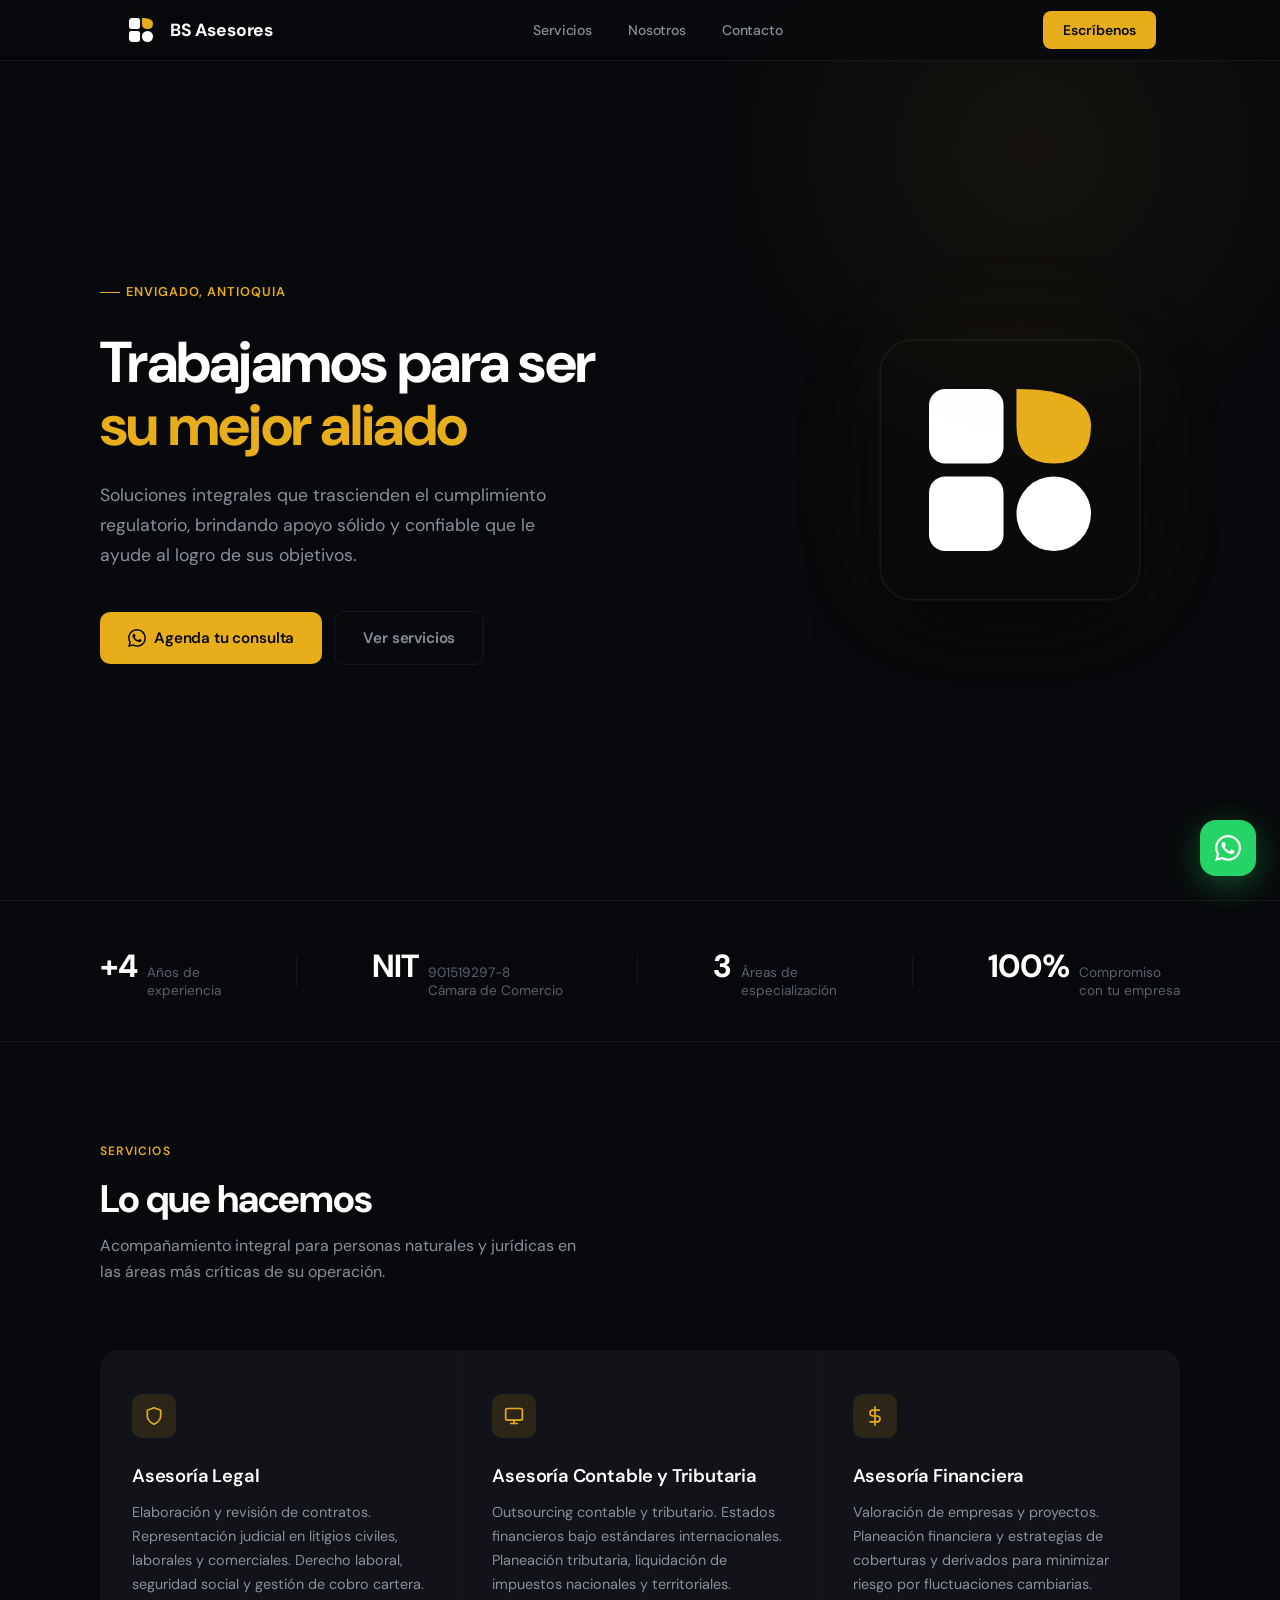
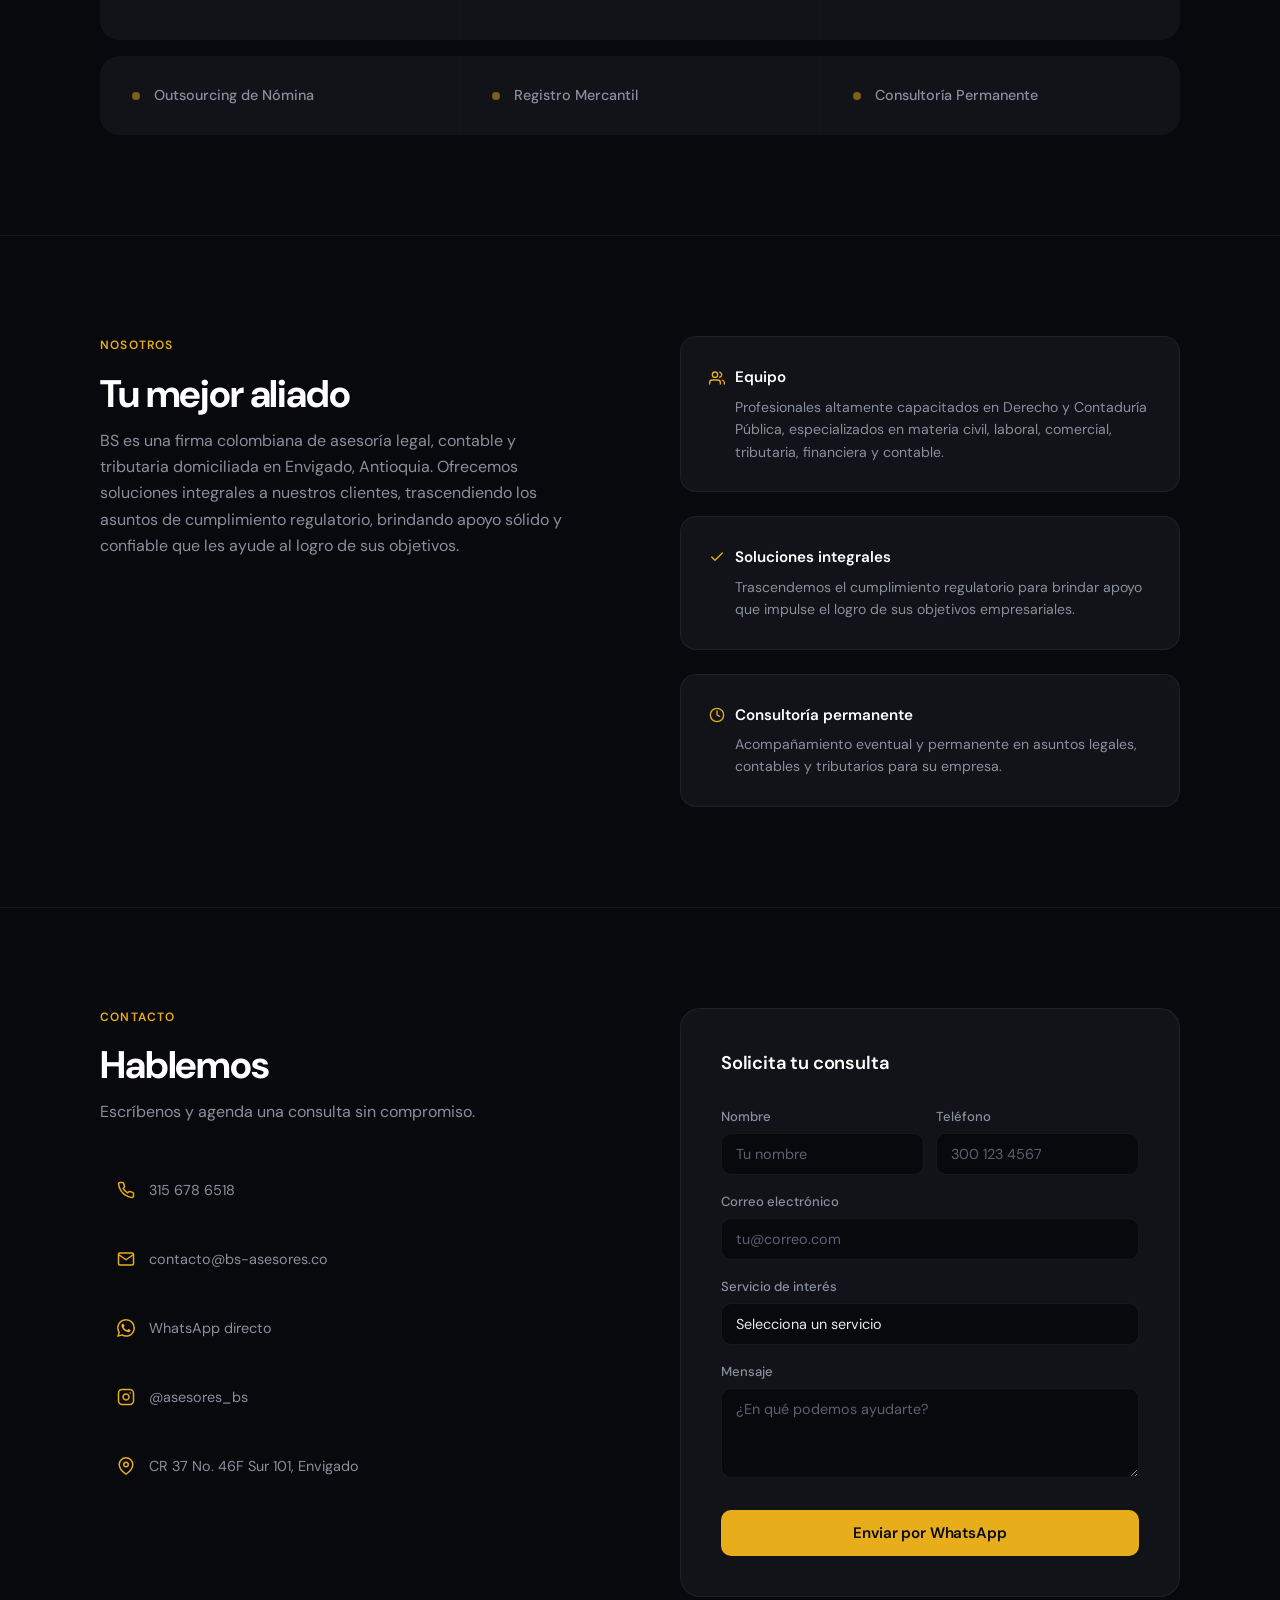
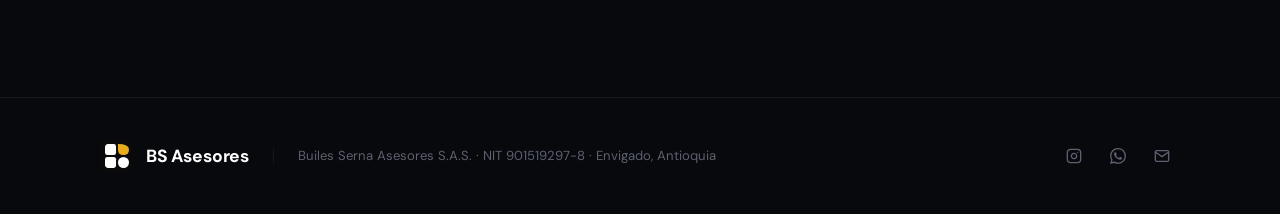
==== commit debcbc71: "Update services and descriptions from 2025 portfolio Align all content with official Portafolio BS_2" ====
--- a/index.html
+++ b/index.html
@@ -847,8 +847,8 @@
     <div class="hero-inner">
       <div class="hero-text">
         <div class="hero-tag">Envigado, Antioquia</div>
-        <h1>Tu empresa merece<br>asesoría <span class="accent">integral</span></h1>
-        <p class="hero-desc">Profesionales en Derecho y Contaduría Pública con experiencia en materia civil, laboral, tributaria, financiera y contable.</p>
+        <h1>Trabajamos para ser<br><span class="accent">su mejor aliado</span></h1>
+        <p class="hero-desc">Soluciones integrales que trascienden el cumplimiento regulatorio, brindando apoyo sólido y confiable que le ayude al logro de sus objetivos.</p>
         <div class="hero-actions">
           <a href="https://wa.me/message/EGV6XYA6J3ONH1" target="_blank" class="btn btn-gold">
             <svg viewBox="0 0 24 24" fill="currentColor"><path d="M17.472 14.382c-.297-.149-1.758-.867-2.03-.967-.273-.099-.471-.148-.67.15-.197.297-.767.966-.94 1.164-.173.199-.347.223-.644.075-.297-.15-1.255-.463-2.39-1.475-.883-.788-1.48-1.761-1.653-2.059-.173-.297-.018-.458.13-.606.134-.133.298-.347.446-.52.149-.174.198-.298.298-.497.099-.198.05-.371-.025-.52-.075-.149-.669-1.612-.916-2.207-.242-.579-.487-.5-.669-.51-.173-.008-.371-.01-.57-.01-.198 0-.52.074-.792.372-.272.297-1.04 1.016-1.04 2.479 0 1.462 1.065 2.875 1.213 3.074.149.198 2.096 3.2 5.077 4.487.709.306 1.262.489 1.694.625.712.227 1.36.195 1.871.118.571-.085 1.758-.719 2.006-1.413.248-.694.248-1.289.173-1.413-.074-.124-.272-.198-.57-.347m-5.421 7.403h-.004a9.87 9.87 0 01-5.031-1.378l-.361-.214-3.741.982.998-3.648-.235-.374a9.86 9.86 0 01-1.51-5.26c.001-5.45 4.436-9.884 9.888-9.884 2.64 0 5.122 1.03 6.988 2.898a9.825 9.825 0 012.893 6.994c-.003 5.45-4.437 9.884-9.885 9.884m8.413-18.297A11.815 11.815 0 0012.05 0C5.495 0 .16 5.335.157 11.892c0 2.096.547 4.142 1.588 5.945L.057 24l6.305-1.654a11.882 11.882 0 005.683 1.448h.005c6.554 0 11.89-5.335 11.893-11.893a11.821 11.821 0 00-3.48-8.413z"/></svg>
@@ -905,36 +905,36 @@
             <svg viewBox="0 0 24 24"><path d="M12 22s8-4 8-10V5l-8-3-8 3v7c0 6 8 10 8 10z"/></svg>
           </div>
           <h3>Asesoría Legal</h3>
-          <p>Representación ante autoridades judiciales y administrativas. Asesoramiento jurídico en materia civil, laboral y comercial.</p>
+          <p>Elaboración y revisión de contratos. Representación judicial en litigios civiles, laborales y comerciales. Derecho laboral, seguridad social y gestión de cobro cartera.</p>
         </div>
         <div class="service-main-card">
           <div class="s-icon">
             <svg viewBox="0 0 24 24"><rect x="2" y="3" width="20" height="14" rx="2" ry="2"/><line x1="8" y1="21" x2="16" y2="21"/><line x1="12" y1="17" x2="12" y2="21"/></svg>
           </div>
-          <h3>Contabilidad</h3>
-          <p>Gestión contable integral, estados financieros, reportes NIIF y acompañamiento permanente para tus finanzas.</p>
+          <h3>Asesoría Contable y Tributaria</h3>
+          <p>Outsourcing contable y tributario. Estados financieros bajo estándares internacionales. Planeación tributaria, liquidación de impuestos nacionales y territoriales.</p>
         </div>
         <div class="service-main-card">
           <div class="s-icon">
             <svg viewBox="0 0 24 24"><line x1="12" y1="1" x2="12" y2="23"/><path d="M17 5H9.5a3.5 3.5 0 0 0 0 7h5a3.5 3.5 0 0 1 0 7H6"/></svg>
           </div>
-          <h3>Asesoría Tributaria</h3>
-          <p>Planeación tributaria, declaraciones de renta, IVA, retención en la fuente e impuestos municipales.</p>
+          <h3>Asesoría Financiera</h3>
+          <p>Valoración de empresas y proyectos. Planeación financiera y estrategias de coberturas y derivados para minimizar riesgo por fluctuaciones cambiarias.</p>
         </div>
       </div>
 
       <div class="services-secondary fade-in">
         <div class="service-sm">
           <span class="s-dot"></span>
-          <span>Asesoría Laboral</span>
+          <span>Outsourcing de Nómina</span>
         </div>
         <div class="service-sm">
           <span class="s-dot"></span>
-          <span>Consultoría Financiera</span>
+          <span>Registro Mercantil</span>
         </div>
         <div class="service-sm">
           <span class="s-dot"></span>
-          <span>Creación de Empresa</span>
+          <span>Consultoría Permanente</span>
         </div>
       </div>
     </div>
@@ -946,29 +946,29 @@
       <div class="about-text fade-in">
         <div class="section-tag">Nosotros</div>
         <h2 class="section-title">Tu mejor aliado</h2>
-        <p class="section-desc">Somos Builes Serna Asesores S.A.S., una firma con sede en Envigado, Antioquia. Desde 2021 acompañamos personas y empresas con profesionales altamente calificados en Derecho y Contaduría Pública, con amplia experiencia en materia civil, laboral, tributaria, financiera y contable.</p>
+        <p class="section-desc">BS es una firma colombiana de asesoría legal, contable y tributaria domiciliada en Envigado, Antioquia. Ofrecemos soluciones integrales a nuestros clientes, trascendiendo los asuntos de cumplimiento regulatorio, brindando apoyo sólido y confiable que les ayude al logro de sus objetivos.</p>
       </div>
       <div class="about-right fade-in">
         <div class="about-card">
           <h4>
+            <svg viewBox="0 0 24 24"><path d="M17 21v-2a4 4 0 0 0-4-4H5a4 4 0 0 0-4 4v2"/><circle cx="9" cy="7" r="4"/><path d="M23 21v-2a4 4 0 0 0-3-3.87"/><path d="M16 3.13a4 4 0 0 1 0 7.75"/></svg>
+            Equipo
+          </h4>
+          <p>Profesionales altamente capacitados en Derecho y Contaduría Pública, especializados en materia civil, laboral, comercial, tributaria, financiera y contable.</p>
+        </div>
+        <div class="about-card">
+          <h4>
             <svg viewBox="0 0 24 24"><polyline points="20 6 9 17 4 12"/></svg>
-            Confianza
+            Soluciones integrales
           </h4>
-          <p>Transparencia y ética profesional como base de cada servicio que prestamos.</p>
+          <p>Trascendemos el cumplimiento regulatorio para brindar apoyo que impulse el logro de sus objetivos empresariales.</p>
         </div>
         <div class="about-card">
           <h4>
             <svg viewBox="0 0 24 24"><circle cx="12" cy="12" r="10"/><polyline points="12 6 12 12 16 14"/></svg>
-            Oportunidad
+            Consultoría permanente
           </h4>
-          <p>Respuestas ágiles con soluciones que llegan cuando las necesitas.</p>
-        </div>
-        <div class="about-card">
-          <h4>
-            <svg viewBox="0 0 24 24"><path d="M17 21v-2a4 4 0 0 0-4-4H5a4 4 0 0 0-4 4v2"/><circle cx="9" cy="7" r="4"/><path d="M23 21v-2a4 4 0 0 0-3-3.87"/><path d="M16 3.13a4 4 0 0 1 0 7.75"/></svg>
-            Cercanía
-          </h4>
-          <p>Acompañamiento personalizado para que nunca te sientas solo en el proceso.</p>
+          <p>Acompañamiento eventual y permanente en asuntos legales, contables y tributarios para su empresa.</p>
         </div>
       </div>
     </div>
@@ -1027,11 +1027,9 @@
           <select id="service" name="service">
             <option value="">Selecciona un servicio</option>
             <option value="legal">Asesoría Legal</option>
-            <option value="contable">Contabilidad</option>
-            <option value="tributaria">Asesoría Tributaria</option>
-            <option value="laboral">Asesoría Laboral</option>
-            <option value="financiera">Consultoría Financiera</option>
-            <option value="creacion">Creación de Empresa</option>
+            <option value="contable">Asesoría Contable y Tributaria</option>
+            <option value="financiera">Asesoría Financiera</option>
+            <option value="nomina">Outsourcing de Nómina</option>
           </select>
         </div>
         <div class="form-group">
@@ -1073,6 +1071,10 @@
     <svg viewBox="0 0 24 24"><path d="M17.472 14.382c-.297-.149-1.758-.867-2.03-.967-.273-.099-.471-.148-.67.15-.197.297-.767.966-.94 1.164-.173.199-.347.223-.644.075-.297-.15-1.255-.463-2.39-1.475-.883-.788-1.48-1.761-1.653-2.059-.173-.297-.018-.458.13-.606.134-.133.298-.347.446-.52.149-.174.198-.298.298-.497.099-.198.05-.371-.025-.52-.075-.149-.669-1.612-.916-2.207-.242-.579-.487-.5-.669-.51-.173-.008-.371-.01-.57-.01-.198 0-.52.074-.792.372-.272.297-1.04 1.016-1.04 2.479 0 1.462 1.065 2.875 1.213 3.074.149.198 2.096 3.2 5.077 4.487.709.306 1.262.489 1.694.625.712.227 1.36.195 1.871.118.571-.085 1.758-.719 2.006-1.413.248-.694.248-1.289.173-1.413-.074-.124-.272-.198-.57-.347m-5.421 7.403h-.004a9.87 9.87 0 01-5.031-1.378l-.361-.214-3.741.982.998-3.648-.235-.374a9.86 9.86 0 01-1.51-5.26c.001-5.45 4.436-9.884 9.888-9.884 2.64 0 5.122 1.03 6.988 2.898a9.825 9.825 0 012.893 6.994c-.003 5.45-4.437 9.884-9.885 9.884m8.413-18.297A11.815 11.815 0 0012.05 0C5.495 0 .16 5.335.157 11.892c0 2.096.547 4.142 1.588 5.945L.057 24l6.305-1.654a11.882 11.882 0 005.683 1.448h.005c6.554 0 11.89-5.335 11.893-11.893a11.821 11.821 0 00-3.48-8.413z"/></svg>
   </a>
 
+  <!-- Vercel Analytics -->
+  <script defer src="/_vercel/insights/script.js"></script>
+  <script defer src="/_vercel/speed-insights/script.js"></script>
+
   <script>
     // Mobile menu
     document.getElementById('menuToggle').addEventListener('click', function() {
@@ -1106,11 +1108,11 @@
       var service = document.getElementById('service').value;
       var message = document.getElementById('message').value;
 
-      var text = 'Hola, soy ' + name + '.';
-      if (phone) text += '\nTeléfono: ' + phone;
-      if (email) text += '\nCorreo: ' + email;
+      var text = message || 'Hola, estoy interesado en sus servicios.';
+      text += '\n\n— ' + name;
+      if (phone) text += ' | ' + phone;
+      if (email) text += ' | ' + email;
       if (service) text += '\nServicio de interés: ' + service;
-      if (message) text += '\n\n' + message;
 
       window.open('https://wa.me/573156786518?text=' + encodeURIComponent(text), '_blank');
     }
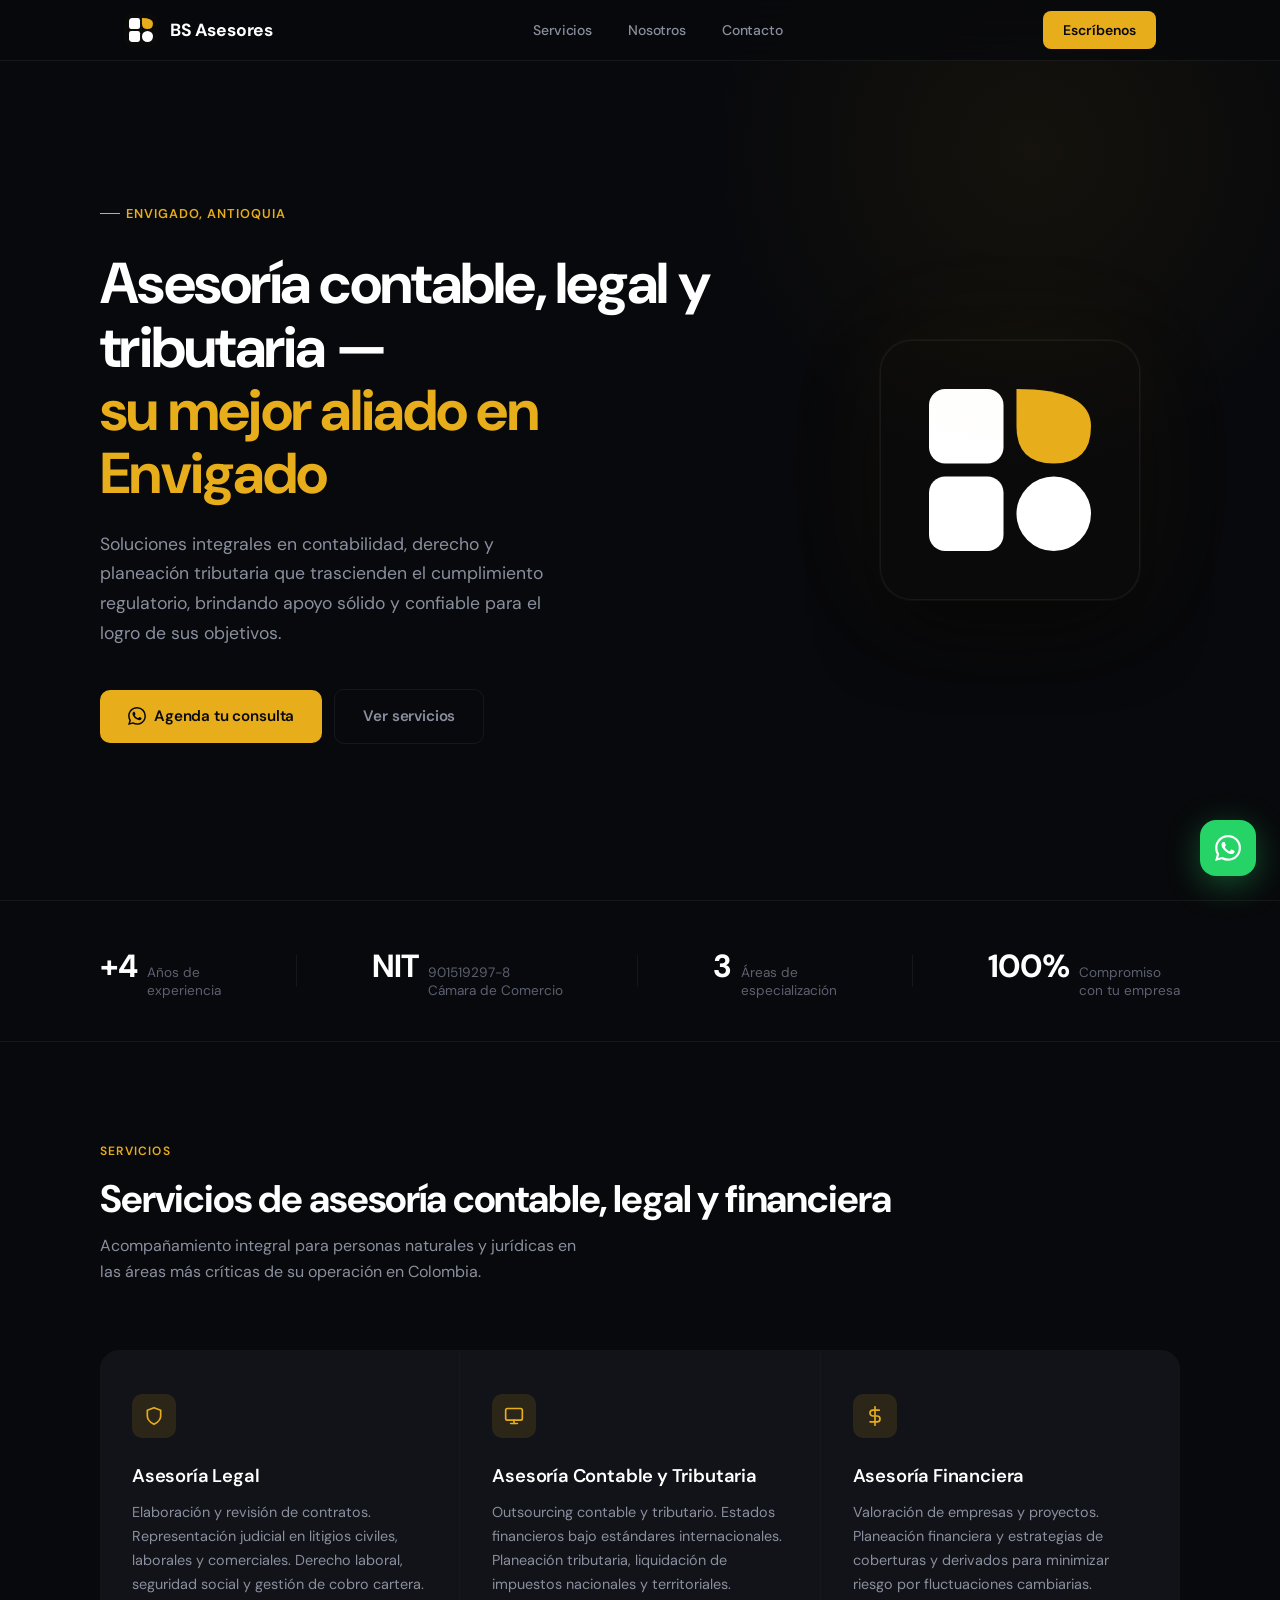
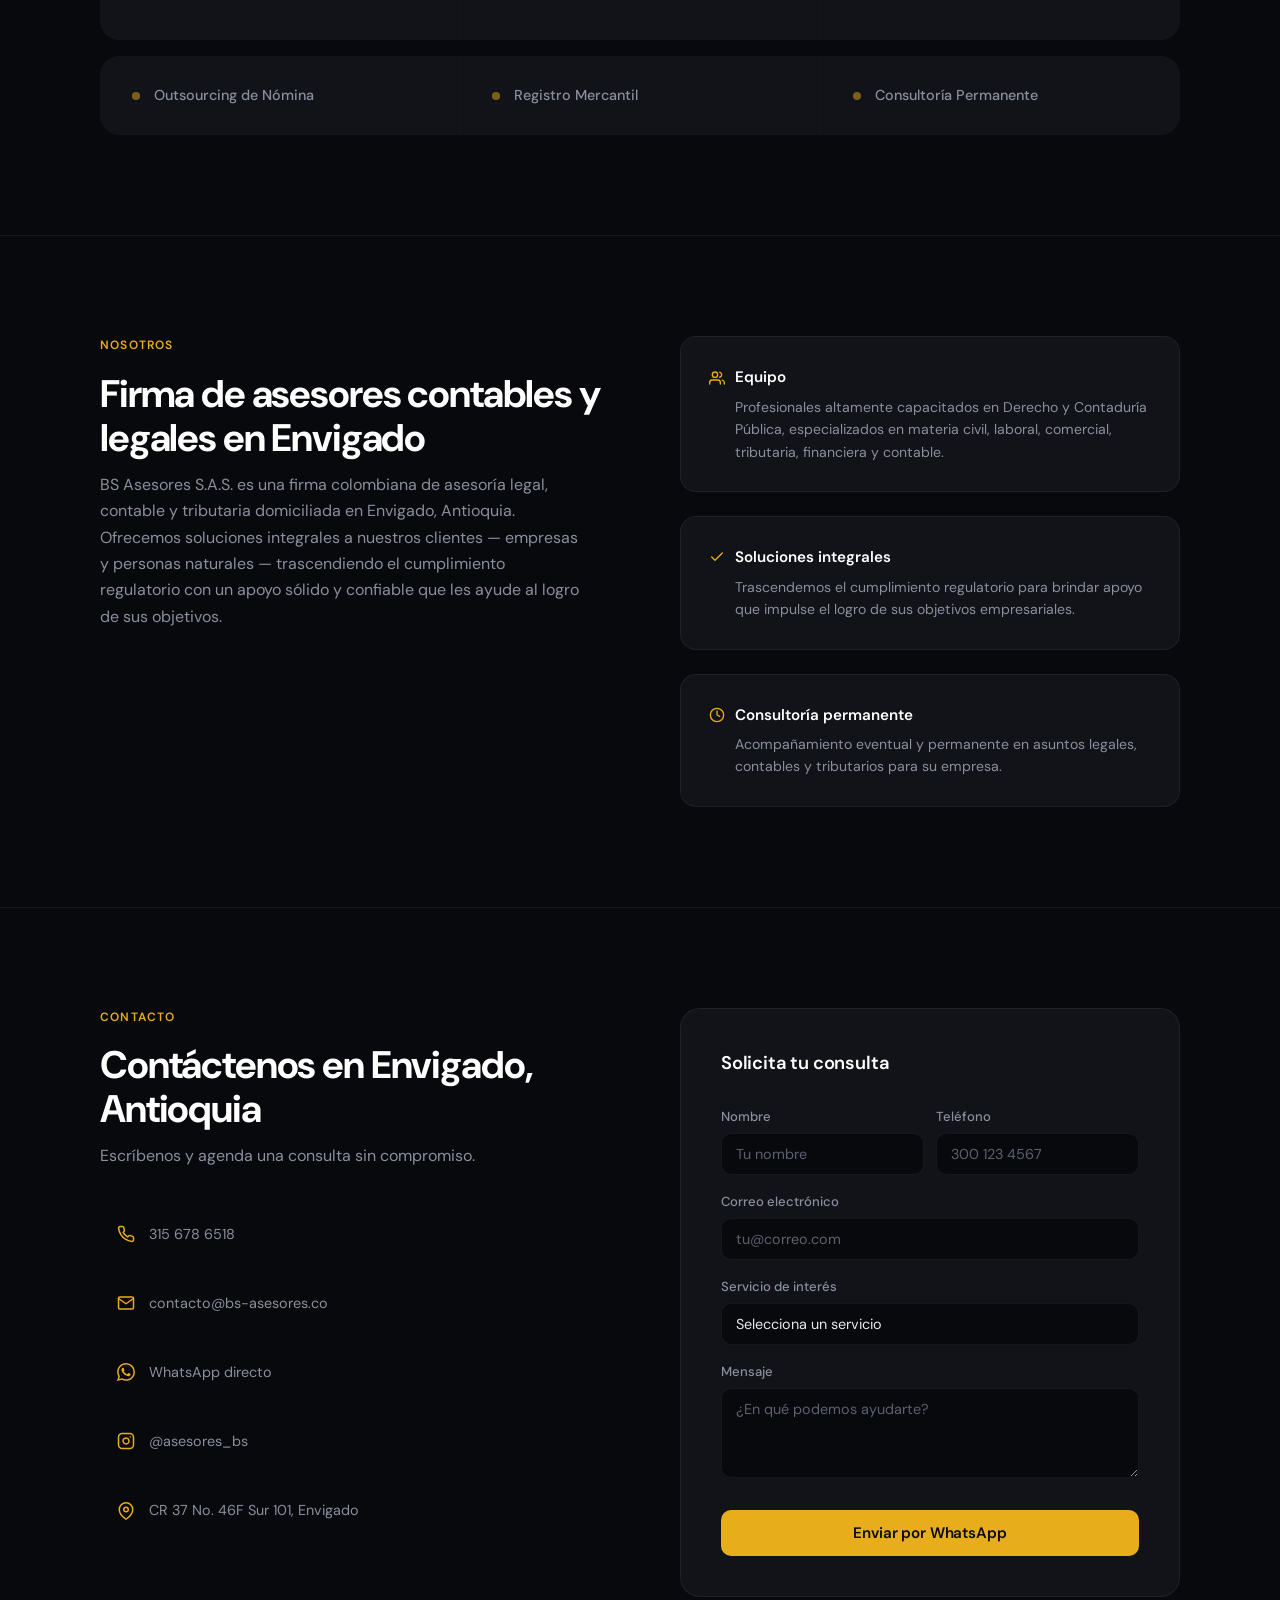
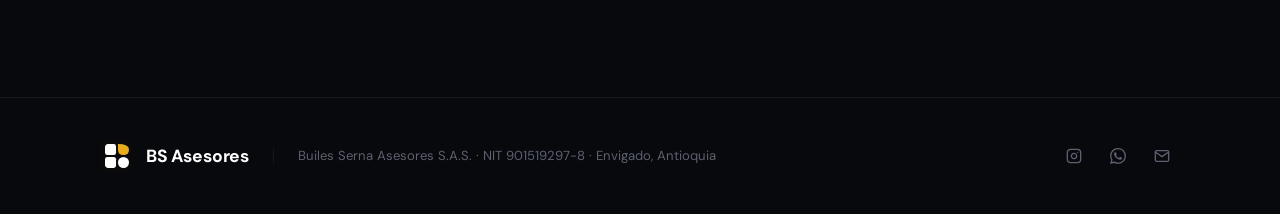
==== commit 8165c354: "Add comprehensive SEO optimization for Colombian search ranking - Create robots.txt and sitemap.xml " ====
--- a/index.html
+++ b/index.html
@@ -3,8 +3,38 @@
 <head>
   <meta charset="UTF-8">
   <meta name="viewport" content="width=device-width, initial-scale=1.0">
-  <title>BS Asesores S.A.S. | Soluciones Contables, Legales y Tributarias</title>
-  <meta name="description" content="BS Asesores S.A.S. - Soluciones integrales para ti y tu empresa en materia contable, legal y tributaria en Envigado, Antioquia.">
+  <title>BS Asesores S.A.S. | Asesoría Contable, Legal y Tributaria en Envigado, Antioquia</title>
+  <meta name="description" content="BS Asesores S.A.S. - Asesoría contable, legal y tributaria en Envigado, Antioquia. Expertos en contabilidad, derecho laboral, planeación tributaria y consultoría financiera para empresas en Colombia.">
+  <meta name="keywords" content="asesoría contable Envigado, asesoría legal Colombia, asesoría tributaria Antioquia, contador público Envigado, abogado laboral Medellín, planeación tributaria Colombia, outsourcing contable, consultoría financiera empresas, registro mercantil, outsourcing nómina Colombia">
+  <meta name="author" content="BS Asesores S.A.S.">
+  <meta name="robots" content="index, follow">
+  <link rel="canonical" href="https://bs-asesores.co/">
+  <link rel="alternate" hreflang="es-CO" href="https://bs-asesores.co/">
+  <link rel="alternate" hreflang="es" href="https://bs-asesores.co/">
+
+  <!-- Open Graph -->
+  <meta property="og:type" content="website">
+  <meta property="og:locale" content="es_CO">
+  <meta property="og:site_name" content="BS Asesores S.A.S.">
+  <meta property="og:title" content="BS Asesores S.A.S. | Asesoría Contable, Legal y Tributaria en Envigado">
+  <meta property="og:description" content="Soluciones integrales en materia contable, legal y tributaria para tu empresa en Envigado, Antioquia. Más de 4 años de experiencia.">
+  <meta property="og:url" content="https://bs-asesores.co/">
+  <meta property="og:image" content="https://bs-asesores.co/logo.jpg">
+  <meta property="og:image:width" content="150">
+  <meta property="og:image:height" content="150">
+
+  <!-- Twitter Card -->
+  <meta name="twitter:card" content="summary">
+  <meta name="twitter:title" content="BS Asesores S.A.S. | Asesoría Contable, Legal y Tributaria">
+  <meta name="twitter:description" content="Soluciones integrales en materia contable, legal y tributaria para tu empresa en Envigado, Antioquia.">
+  <meta name="twitter:image" content="https://bs-asesores.co/logo.jpg">
+
+  <!-- Geo Tags for Local SEO -->
+  <meta name="geo.region" content="CO-ANT">
+  <meta name="geo.placename" content="Envigado, Antioquia">
+  <meta name="geo.position" content="6.1714;-75.5867">
+  <meta name="ICBM" content="6.1714, -75.5867">
+
   <link rel="preconnect" href="https://fonts.googleapis.com">
   <link rel="preconnect" href="https://fonts.gstatic.com" crossorigin>
   <link href="https://fonts.googleapis.com/css2?family=DM+Sans:ital,opsz,wght@0,9..40,400;0,9..40,500;0,9..40,600;0,9..40,700;1,9..40,400&display=swap" rel="stylesheet">
@@ -820,6 +850,128 @@
       #servicios, #nosotros, #contacto { padding: 60px 24px; }
     }
   </style>
+
+  <!-- JSON-LD Structured Data -->
+  <script type="application/ld+json">
+  {
+    "@context": "https://schema.org",
+    "@type": "LocalBusiness",
+    "@id": "https://bs-asesores.co/#organization",
+    "name": "BS Asesores S.A.S.",
+    "alternateName": "Builes Serna Asesores S.A.S.",
+    "description": "Firma de asesoría contable, legal y tributaria en Envigado, Antioquia. Ofrecemos soluciones integrales para empresas y personas naturales en Colombia.",
+    "url": "https://bs-asesores.co",
+    "logo": "https://bs-asesores.co/logo.jpg",
+    "image": "https://bs-asesores.co/logo.jpg",
+    "telephone": "+573156786518",
+    "email": "contacto@bs-asesores.co",
+    "address": {
+      "@type": "PostalAddress",
+      "streetAddress": "CR 37 No. 46F Sur 101",
+      "addressLocality": "Envigado",
+      "addressRegion": "Antioquia",
+      "addressCountry": "CO"
+    },
+    "geo": {
+      "@type": "GeoCoordinates",
+      "latitude": 6.1714,
+      "longitude": -75.5867
+    },
+    "areaServed": [
+      {
+        "@type": "City",
+        "name": "Envigado"
+      },
+      {
+        "@type": "City",
+        "name": "Medellín"
+      },
+      {
+        "@type": "AdministrativeArea",
+        "name": "Antioquia"
+      },
+      {
+        "@type": "Country",
+        "name": "Colombia"
+      }
+    ],
+    "priceRange": "$$",
+    "openingHoursSpecification": {
+      "@type": "OpeningHoursSpecification",
+      "dayOfWeek": ["Monday", "Tuesday", "Wednesday", "Thursday", "Friday"],
+      "opens": "08:00",
+      "closes": "18:00"
+    },
+    "sameAs": [
+      "https://www.instagram.com/asesores_bs/"
+    ],
+    "hasOfferCatalog": {
+      "@type": "OfferCatalog",
+      "name": "Servicios de Asesoría",
+      "itemListElement": [
+        {
+          "@type": "Offer",
+          "itemOffered": {
+            "@type": "Service",
+            "name": "Asesoría Legal",
+            "description": "Elaboración y revisión de contratos, representación judicial en litigios civiles, laborales y comerciales, derecho laboral y seguridad social."
+          }
+        },
+        {
+          "@type": "Offer",
+          "itemOffered": {
+            "@type": "Service",
+            "name": "Asesoría Contable y Tributaria",
+            "description": "Tercerización de servicios contables y tributarios, estados financieros bajo estándares internacionales, planeación tributaria y liquidación de impuestos."
+          }
+        },
+        {
+          "@type": "Offer",
+          "itemOffered": {
+            "@type": "Service",
+            "name": "Asesoría Financiera",
+            "description": "Valoración de empresas y proyectos, planeación financiera, estrategias de cobertura cambiaria y derivados financieros."
+          }
+        },
+        {
+          "@type": "Offer",
+          "itemOffered": {
+            "@type": "Service",
+            "name": "Outsourcing de Nómina",
+            "description": "Gestión integral de nómina para empresas en Colombia."
+          }
+        },
+        {
+          "@type": "Offer",
+          "itemOffered": {
+            "@type": "Service",
+            "name": "Registro Mercantil",
+            "description": "Registro y actualización mercantil para empresas en Colombia."
+          }
+        },
+        {
+          "@type": "Offer",
+          "itemOffered": {
+            "@type": "Service",
+            "name": "Consultoría Permanente",
+            "description": "Acompañamiento continuo en materia legal, contable y tributaria."
+          }
+        }
+      ]
+    }
+  }
+  </script>
+
+  <script type="application/ld+json">
+  {
+    "@context": "https://schema.org",
+    "@type": "WebSite",
+    "name": "BS Asesores S.A.S.",
+    "url": "https://bs-asesores.co",
+    "description": "Asesoría contable, legal y tributaria en Envigado, Antioquia, Colombia.",
+    "inLanguage": "es-CO"
+  }
+  </script>
 </head>
 <body>
 
@@ -847,8 +999,8 @@
     <div class="hero-inner">
       <div class="hero-text">
         <div class="hero-tag">Envigado, Antioquia</div>
-        <h1>Trabajamos para ser<br><span class="accent">su mejor aliado</span></h1>
-        <p class="hero-desc">Soluciones integrales que trascienden el cumplimiento regulatorio, brindando apoyo sólido y confiable que le ayude al logro de sus objetivos.</p>
+        <h1>Asesoría contable, legal y tributaria —<br><span class="accent">su mejor aliado en Envigado</span></h1>
+        <p class="hero-desc">Soluciones integrales en contabilidad, derecho y planeación tributaria que trascienden el cumplimiento regulatorio, brindando apoyo sólido y confiable para el logro de sus objetivos.</p>
         <div class="hero-actions">
           <a href="https://wa.me/message/EGV6XYA6J3ONH1" target="_blank" class="btn btn-gold">
             <svg viewBox="0 0 24 24" fill="currentColor"><path d="M17.472 14.382c-.297-.149-1.758-.867-2.03-.967-.273-.099-.471-.148-.67.15-.197.297-.767.966-.94 1.164-.173.199-.347.223-.644.075-.297-.15-1.255-.463-2.39-1.475-.883-.788-1.48-1.761-1.653-2.059-.173-.297-.018-.458.13-.606.134-.133.298-.347.446-.52.149-.174.198-.298.298-.497.099-.198.05-.371-.025-.52-.075-.149-.669-1.612-.916-2.207-.242-.579-.487-.5-.669-.51-.173-.008-.371-.01-.57-.01-.198 0-.52.074-.792.372-.272.297-1.04 1.016-1.04 2.479 0 1.462 1.065 2.875 1.213 3.074.149.198 2.096 3.2 5.077 4.487.709.306 1.262.489 1.694.625.712.227 1.36.195 1.871.118.571-.085 1.758-.719 2.006-1.413.248-.694.248-1.289.173-1.413-.074-.124-.272-.198-.57-.347m-5.421 7.403h-.004a9.87 9.87 0 01-5.031-1.378l-.361-.214-3.741.982.998-3.648-.235-.374a9.86 9.86 0 01-1.51-5.26c.001-5.45 4.436-9.884 9.888-9.884 2.64 0 5.122 1.03 6.988 2.898a9.825 9.825 0 012.893 6.994c-.003 5.45-4.437 9.884-9.885 9.884m8.413-18.297A11.815 11.815 0 0012.05 0C5.495 0 .16 5.335.157 11.892c0 2.096.547 4.142 1.588 5.945L.057 24l6.305-1.654a11.882 11.882 0 005.683 1.448h.005c6.554 0 11.89-5.335 11.893-11.893a11.821 11.821 0 00-3.48-8.413z"/></svg>
@@ -895,8 +1047,8 @@
     <div class="section-inner">
       <div class="section-header fade-in">
         <div class="section-tag">Servicios</div>
-        <h2 class="section-title">Lo que hacemos</h2>
-        <p class="section-desc">Acompañamiento integral para personas naturales y jurídicas en las áreas más críticas de su operación.</p>
+        <h2 class="section-title">Servicios de asesoría contable, legal y financiera</h2>
+        <p class="section-desc">Acompañamiento integral para personas naturales y jurídicas en las áreas más críticas de su operación en Colombia.</p>
       </div>
 
       <div class="services-main fade-in">
@@ -945,8 +1097,8 @@
     <div class="about-layout">
       <div class="about-text fade-in">
         <div class="section-tag">Nosotros</div>
-        <h2 class="section-title">Tu mejor aliado</h2>
-        <p class="section-desc">BS es una firma colombiana de asesoría legal, contable y tributaria domiciliada en Envigado, Antioquia. Ofrecemos soluciones integrales a nuestros clientes, trascendiendo los asuntos de cumplimiento regulatorio, brindando apoyo sólido y confiable que les ayude al logro de sus objetivos.</p>
+        <h2 class="section-title">Firma de asesores contables y legales en Envigado</h2>
+        <p class="section-desc">BS Asesores S.A.S. es una firma colombiana de asesoría legal, contable y tributaria domiciliada en Envigado, Antioquia. Ofrecemos soluciones integrales a nuestros clientes — empresas y personas naturales — trascendiendo el cumplimiento regulatorio con un apoyo sólido y confiable que les ayude al logro de sus objetivos.</p>
       </div>
       <div class="about-right fade-in">
         <div class="about-card">
@@ -979,7 +1131,7 @@
     <div class="contact-layout">
       <div class="contact-left fade-in">
         <div class="section-tag">Contacto</div>
-        <h2 class="section-title">Hablemos</h2>
+        <h2 class="section-title">Contáctenos en Envigado, Antioquia</h2>
         <p class="section-desc">Escríbenos y agenda una consulta sin compromiso.</p>
 
         <div class="contact-links">
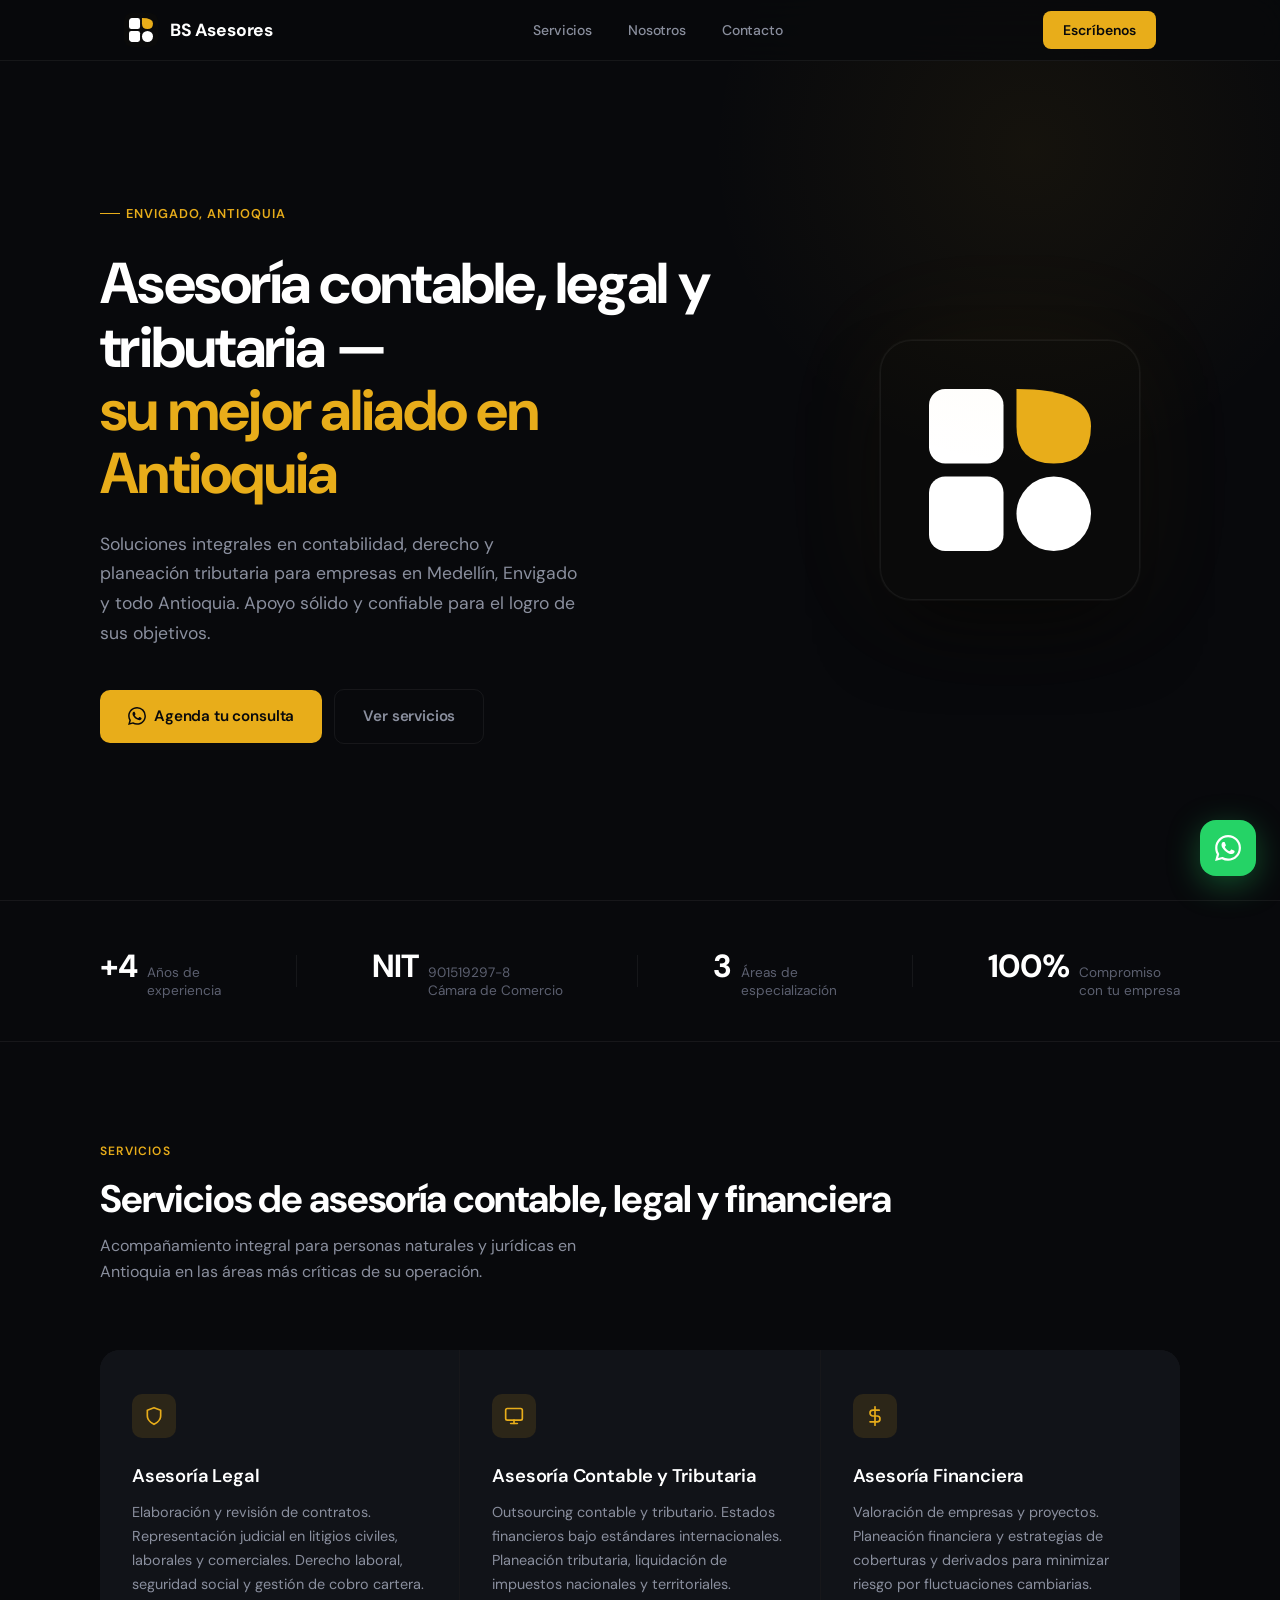
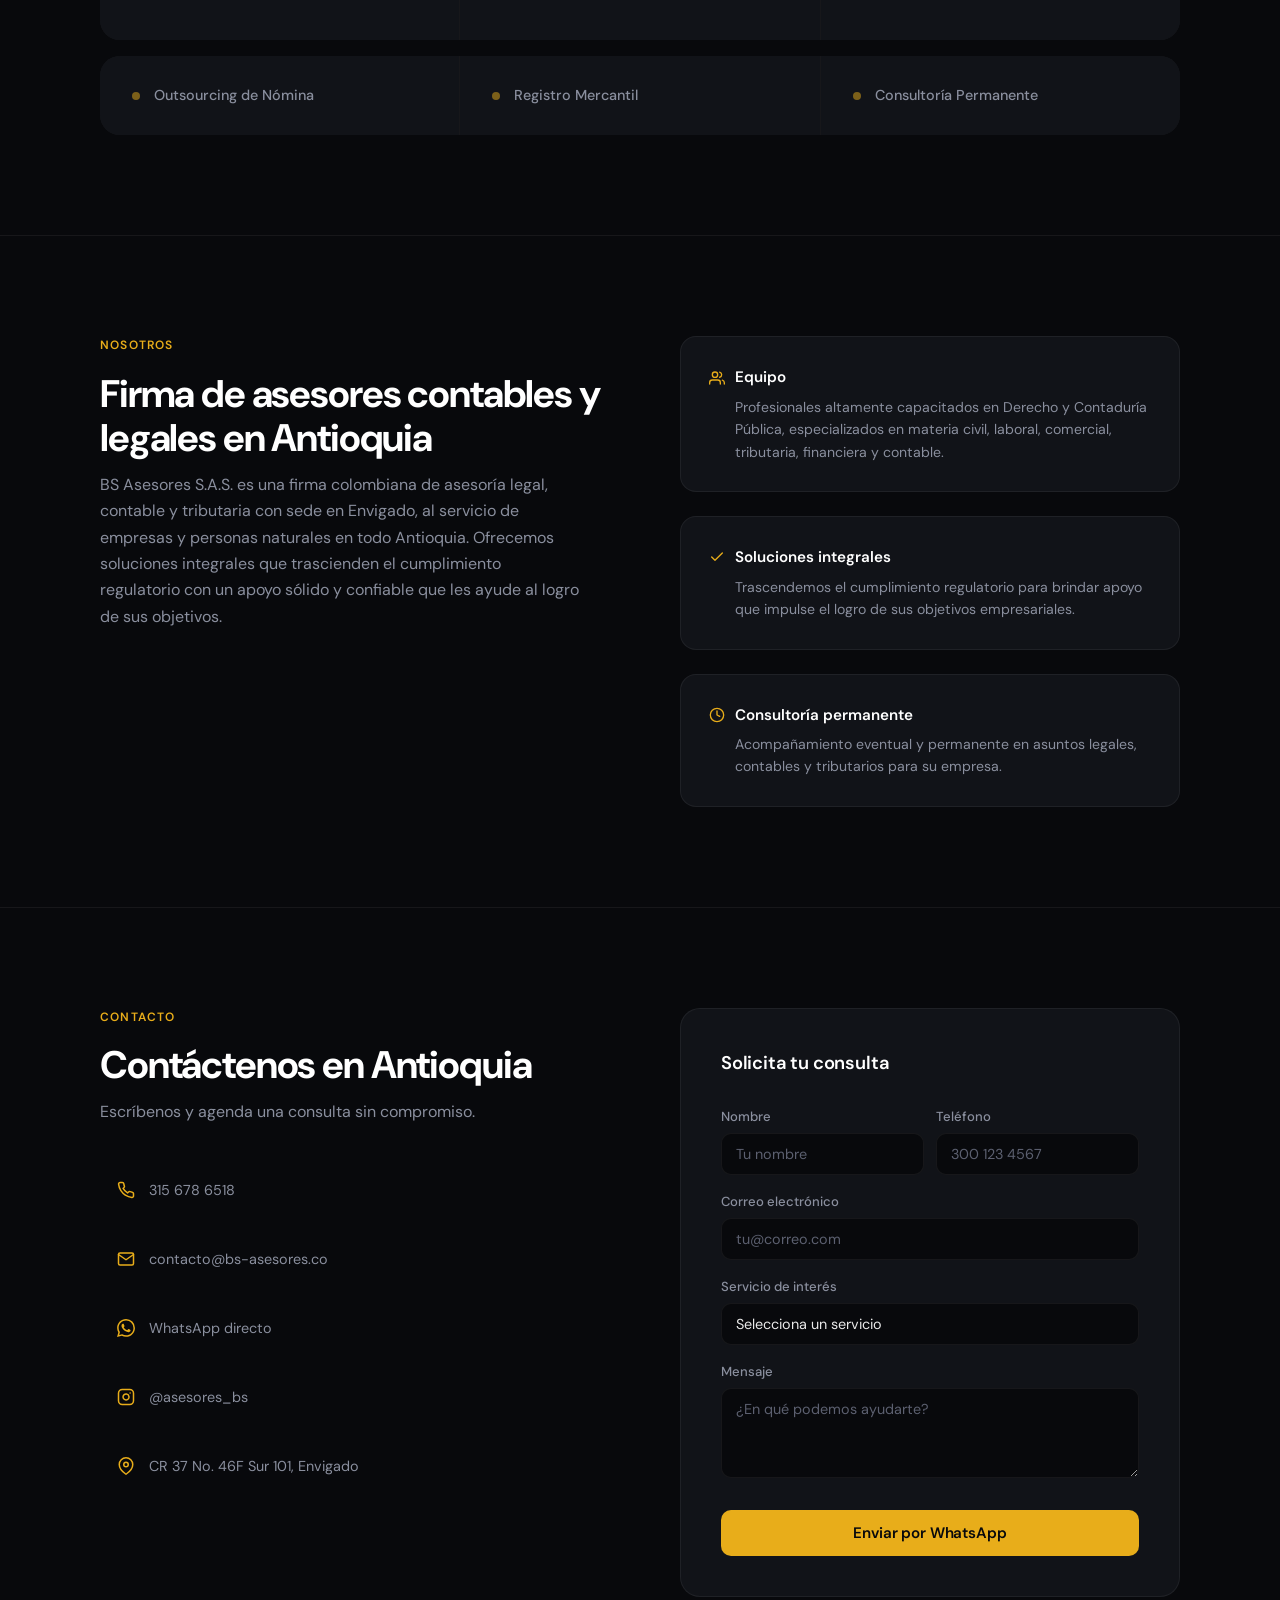
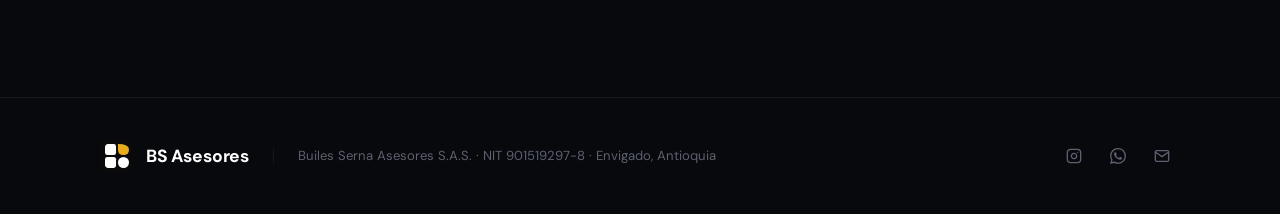
==== commit 2d824bb5: "Broaden SEO targeting from Envigado to all of Antioquia - Update title, meta description, and keywor" ====
--- a/index.html
+++ b/index.html
@@ -3,9 +3,9 @@
 <head>
   <meta charset="UTF-8">
   <meta name="viewport" content="width=device-width, initial-scale=1.0">
-  <title>BS Asesores S.A.S. | Asesoría Contable, Legal y Tributaria en Envigado, Antioquia</title>
-  <meta name="description" content="BS Asesores S.A.S. - Asesoría contable, legal y tributaria en Envigado, Antioquia. Expertos en contabilidad, derecho laboral, planeación tributaria y consultoría financiera para empresas en Colombia.">
-  <meta name="keywords" content="asesoría contable Envigado, asesoría legal Colombia, asesoría tributaria Antioquia, contador público Envigado, abogado laboral Medellín, planeación tributaria Colombia, outsourcing contable, consultoría financiera empresas, registro mercantil, outsourcing nómina Colombia">
+  <title>BS Asesores S.A.S. | Asesoría Contable, Legal y Tributaria en Antioquia, Colombia</title>
+  <meta name="description" content="BS Asesores S.A.S. - Asesoría contable, legal y tributaria en Antioquia, Colombia. Expertos en contabilidad, derecho laboral, planeación tributaria y consultoría financiera para empresas en Medellín, Envigado y todo Antioquia.">
+  <meta name="keywords" content="asesoría contable Antioquia, asesoría legal Antioquia, asesoría tributaria Antioquia, contador público Medellín, abogado laboral Antioquia, planeación tributaria Colombia, outsourcing contable Antioquia, consultoría financiera empresas Medellín, registro mercantil Antioquia, outsourcing nómina Antioquia">
   <meta name="author" content="BS Asesores S.A.S.">
   <meta name="robots" content="index, follow">
   <link rel="canonical" href="https://bs-asesores.co/">
@@ -16,8 +16,8 @@
   <meta property="og:type" content="website">
   <meta property="og:locale" content="es_CO">
   <meta property="og:site_name" content="BS Asesores S.A.S.">
-  <meta property="og:title" content="BS Asesores S.A.S. | Asesoría Contable, Legal y Tributaria en Envigado">
-  <meta property="og:description" content="Soluciones integrales en materia contable, legal y tributaria para tu empresa en Envigado, Antioquia. Más de 4 años de experiencia.">
+  <meta property="og:title" content="BS Asesores S.A.S. | Asesoría Contable, Legal y Tributaria en Antioquia">
+  <meta property="og:description" content="Soluciones integrales en materia contable, legal y tributaria para tu empresa en Antioquia, Colombia. Más de 4 años de experiencia.">
   <meta property="og:url" content="https://bs-asesores.co/">
   <meta property="og:image" content="https://bs-asesores.co/logo.jpg">
   <meta property="og:image:width" content="150">
@@ -26,7 +26,7 @@
   <!-- Twitter Card -->
   <meta name="twitter:card" content="summary">
   <meta name="twitter:title" content="BS Asesores S.A.S. | Asesoría Contable, Legal y Tributaria">
-  <meta name="twitter:description" content="Soluciones integrales en materia contable, legal y tributaria para tu empresa en Envigado, Antioquia.">
+  <meta name="twitter:description" content="Soluciones integrales en materia contable, legal y tributaria para tu empresa en Antioquia, Colombia.">
   <meta name="twitter:image" content="https://bs-asesores.co/logo.jpg">
 
   <!-- Geo Tags for Local SEO -->
@@ -859,7 +859,7 @@
     "@id": "https://bs-asesores.co/#organization",
     "name": "BS Asesores S.A.S.",
     "alternateName": "Builes Serna Asesores S.A.S.",
-    "description": "Firma de asesoría contable, legal y tributaria en Envigado, Antioquia. Ofrecemos soluciones integrales para empresas y personas naturales en Colombia.",
+    "description": "Firma de asesoría contable, legal y tributaria en Antioquia, Colombia. Ofrecemos soluciones integrales para empresas y personas naturales en Medellín, Envigado y todo Antioquia.",
     "url": "https://bs-asesores.co",
     "logo": "https://bs-asesores.co/logo.jpg",
     "image": "https://bs-asesores.co/logo.jpg",
@@ -879,16 +879,16 @@
     },
     "areaServed": [
       {
-        "@type": "City",
-        "name": "Envigado"
+        "@type": "AdministrativeArea",
+        "name": "Antioquia"
       },
       {
         "@type": "City",
         "name": "Medellín"
       },
       {
-        "@type": "AdministrativeArea",
-        "name": "Antioquia"
+        "@type": "City",
+        "name": "Envigado"
       },
       {
         "@type": "Country",
@@ -968,7 +968,7 @@
     "@type": "WebSite",
     "name": "BS Asesores S.A.S.",
     "url": "https://bs-asesores.co",
-    "description": "Asesoría contable, legal y tributaria en Envigado, Antioquia, Colombia.",
+    "description": "Asesoría contable, legal y tributaria en Antioquia, Colombia.",
     "inLanguage": "es-CO"
   }
   </script>
@@ -999,8 +999,8 @@
     <div class="hero-inner">
       <div class="hero-text">
         <div class="hero-tag">Envigado, Antioquia</div>
-        <h1>Asesoría contable, legal y tributaria —<br><span class="accent">su mejor aliado en Envigado</span></h1>
-        <p class="hero-desc">Soluciones integrales en contabilidad, derecho y planeación tributaria que trascienden el cumplimiento regulatorio, brindando apoyo sólido y confiable para el logro de sus objetivos.</p>
+        <h1>Asesoría contable, legal y tributaria —<br><span class="accent">su mejor aliado en Antioquia</span></h1>
+        <p class="hero-desc">Soluciones integrales en contabilidad, derecho y planeación tributaria para empresas en Medellín, Envigado y todo Antioquia. Apoyo sólido y confiable para el logro de sus objetivos.</p>
         <div class="hero-actions">
           <a href="https://wa.me/message/EGV6XYA6J3ONH1" target="_blank" class="btn btn-gold">
             <svg viewBox="0 0 24 24" fill="currentColor"><path d="M17.472 14.382c-.297-.149-1.758-.867-2.03-.967-.273-.099-.471-.148-.67.15-.197.297-.767.966-.94 1.164-.173.199-.347.223-.644.075-.297-.15-1.255-.463-2.39-1.475-.883-.788-1.48-1.761-1.653-2.059-.173-.297-.018-.458.13-.606.134-.133.298-.347.446-.52.149-.174.198-.298.298-.497.099-.198.05-.371-.025-.52-.075-.149-.669-1.612-.916-2.207-.242-.579-.487-.5-.669-.51-.173-.008-.371-.01-.57-.01-.198 0-.52.074-.792.372-.272.297-1.04 1.016-1.04 2.479 0 1.462 1.065 2.875 1.213 3.074.149.198 2.096 3.2 5.077 4.487.709.306 1.262.489 1.694.625.712.227 1.36.195 1.871.118.571-.085 1.758-.719 2.006-1.413.248-.694.248-1.289.173-1.413-.074-.124-.272-.198-.57-.347m-5.421 7.403h-.004a9.87 9.87 0 01-5.031-1.378l-.361-.214-3.741.982.998-3.648-.235-.374a9.86 9.86 0 01-1.51-5.26c.001-5.45 4.436-9.884 9.888-9.884 2.64 0 5.122 1.03 6.988 2.898a9.825 9.825 0 012.893 6.994c-.003 5.45-4.437 9.884-9.885 9.884m8.413-18.297A11.815 11.815 0 0012.05 0C5.495 0 .16 5.335.157 11.892c0 2.096.547 4.142 1.588 5.945L.057 24l6.305-1.654a11.882 11.882 0 005.683 1.448h.005c6.554 0 11.89-5.335 11.893-11.893a11.821 11.821 0 00-3.48-8.413z"/></svg>
@@ -1048,7 +1048,7 @@
       <div class="section-header fade-in">
         <div class="section-tag">Servicios</div>
         <h2 class="section-title">Servicios de asesoría contable, legal y financiera</h2>
-        <p class="section-desc">Acompañamiento integral para personas naturales y jurídicas en las áreas más críticas de su operación en Colombia.</p>
+        <p class="section-desc">Acompañamiento integral para personas naturales y jurídicas en Antioquia en las áreas más críticas de su operación.</p>
       </div>
 
       <div class="services-main fade-in">
@@ -1097,8 +1097,8 @@
     <div class="about-layout">
       <div class="about-text fade-in">
         <div class="section-tag">Nosotros</div>
-        <h2 class="section-title">Firma de asesores contables y legales en Envigado</h2>
-        <p class="section-desc">BS Asesores S.A.S. es una firma colombiana de asesoría legal, contable y tributaria domiciliada en Envigado, Antioquia. Ofrecemos soluciones integrales a nuestros clientes — empresas y personas naturales — trascendiendo el cumplimiento regulatorio con un apoyo sólido y confiable que les ayude al logro de sus objetivos.</p>
+        <h2 class="section-title">Firma de asesores contables y legales en Antioquia</h2>
+        <p class="section-desc">BS Asesores S.A.S. es una firma colombiana de asesoría legal, contable y tributaria con sede en Envigado, al servicio de empresas y personas naturales en todo Antioquia. Ofrecemos soluciones integrales que trascienden el cumplimiento regulatorio con un apoyo sólido y confiable que les ayude al logro de sus objetivos.</p>
       </div>
       <div class="about-right fade-in">
         <div class="about-card">
@@ -1131,7 +1131,7 @@
     <div class="contact-layout">
       <div class="contact-left fade-in">
         <div class="section-tag">Contacto</div>
-        <h2 class="section-title">Contáctenos en Envigado, Antioquia</h2>
+        <h2 class="section-title">Contáctenos en Antioquia</h2>
         <p class="section-desc">Escríbenos y agenda una consulta sin compromiso.</p>
 
         <div class="contact-links">
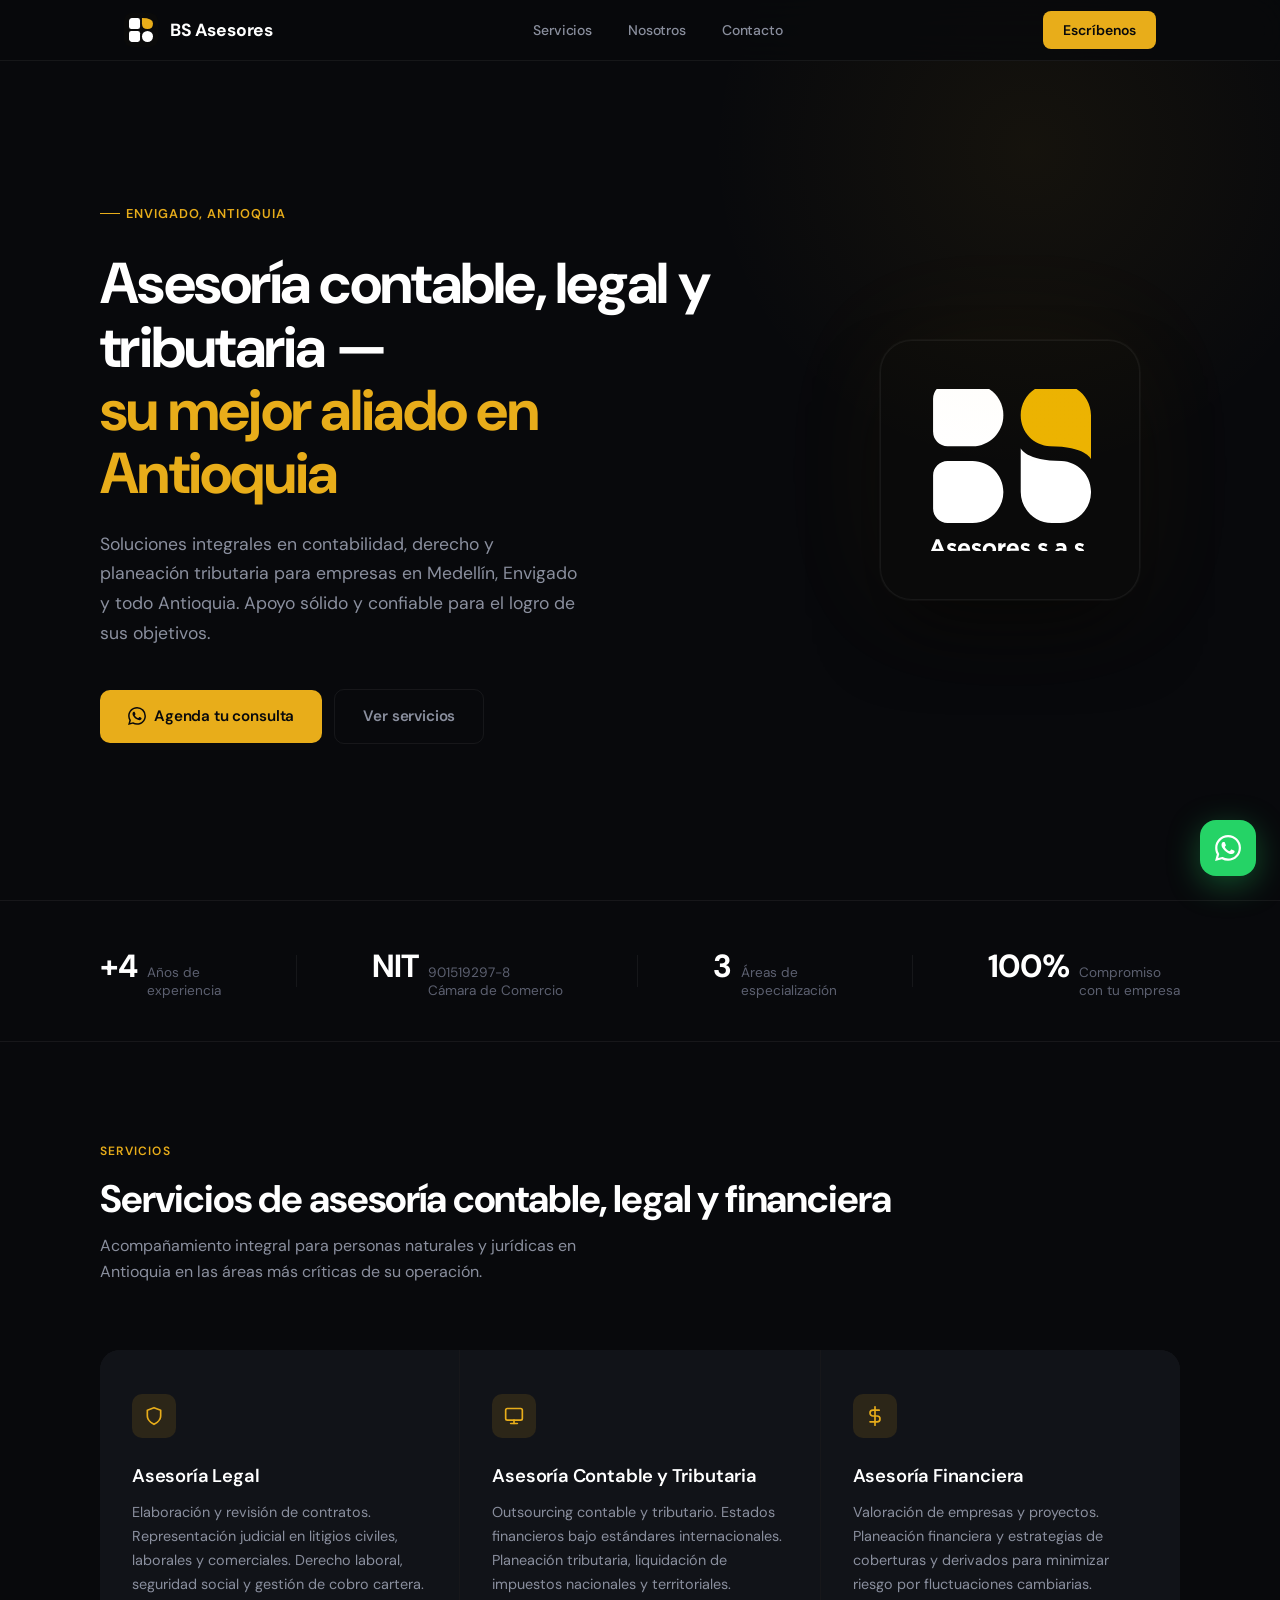
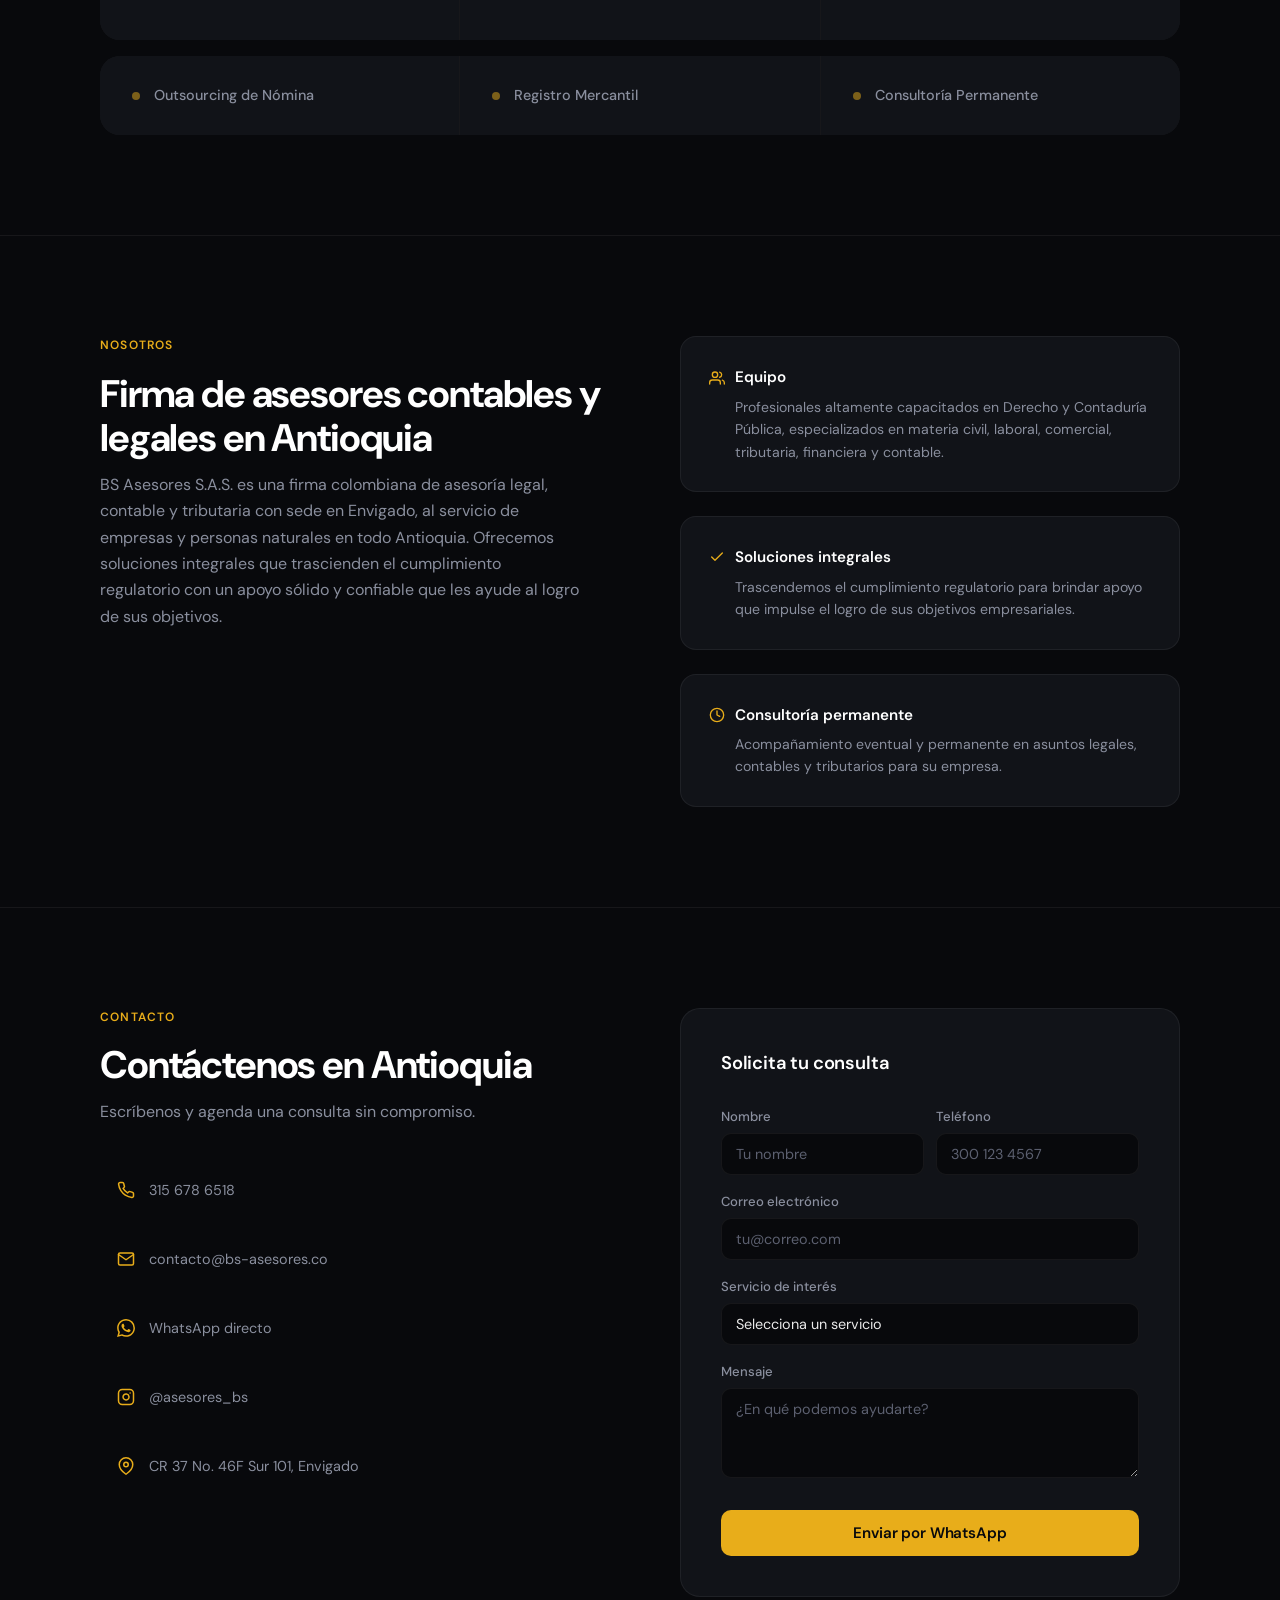
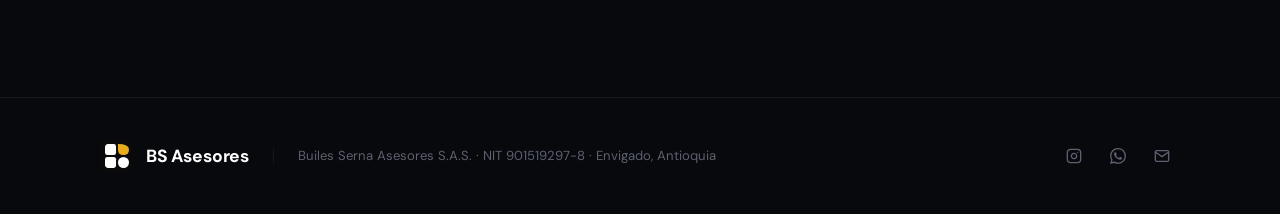
==== commit d267e0e7: "Replace placeholder logo with official BS Asesores branding Add proper favicon set (SVG, 16px, 32px " ====
--- a/index.html
+++ b/index.html
@@ -19,21 +19,29 @@
   <meta property="og:title" content="BS Asesores S.A.S. | Asesoría Contable, Legal y Tributaria en Antioquia">
   <meta property="og:description" content="Soluciones integrales en materia contable, legal y tributaria para tu empresa en Antioquia, Colombia. Más de 4 años de experiencia.">
   <meta property="og:url" content="https://bs-asesores.co/">
-  <meta property="og:image" content="https://bs-asesores.co/logo.jpg">
-  <meta property="og:image:width" content="150">
-  <meta property="og:image:height" content="150">
+  <meta property="og:image" content="https://bs-asesores.co/og-image.png">
+  <meta property="og:image:width" content="1200">
+  <meta property="og:image:height" content="630">
 
   <!-- Twitter Card -->
   <meta name="twitter:card" content="summary">
   <meta name="twitter:title" content="BS Asesores S.A.S. | Asesoría Contable, Legal y Tributaria">
   <meta name="twitter:description" content="Soluciones integrales en materia contable, legal y tributaria para tu empresa en Antioquia, Colombia.">
-  <meta name="twitter:image" content="https://bs-asesores.co/logo.jpg">
+  <meta name="twitter:image" content="https://bs-asesores.co/og-image.png">
 
   <!-- Geo Tags for Local SEO -->
   <meta name="geo.region" content="CO-ANT">
   <meta name="geo.placename" content="Envigado, Antioquia">
   <meta name="geo.position" content="6.1714;-75.5867">
   <meta name="ICBM" content="6.1714, -75.5867">
+
+  <!-- Favicons & Icons -->
+  <link rel="icon" href="/favicon.svg" type="image/svg+xml">
+  <link rel="icon" href="/favicon-32x32.png" sizes="32x32" type="image/png">
+  <link rel="icon" href="/favicon-16x16.png" sizes="16x16" type="image/png">
+  <link rel="apple-touch-icon" href="/apple-touch-icon.png">
+  <link rel="manifest" href="/site.webmanifest">
+  <meta name="theme-color" content="#08090c">
 
   <link rel="preconnect" href="https://fonts.googleapis.com">
   <link rel="preconnect" href="https://fonts.gstatic.com" crossorigin>
@@ -861,8 +869,8 @@
     "alternateName": "Builes Serna Asesores S.A.S.",
     "description": "Firma de asesoría contable, legal y tributaria en Antioquia, Colombia. Ofrecemos soluciones integrales para empresas y personas naturales en Medellín, Envigado y todo Antioquia.",
     "url": "https://bs-asesores.co",
-    "logo": "https://bs-asesores.co/logo.jpg",
-    "image": "https://bs-asesores.co/logo.jpg",
+    "logo": "https://bs-asesores.co/og-image.png",
+    "image": "https://bs-asesores.co/og-image.png",
     "telephone": "+573156786518",
     "email": "contacto@bs-asesores.co",
     "address": {
@@ -1011,7 +1019,7 @@
       </div>
       <div class="hero-visual">
         <div class="hero-logo-block">
-          <img src="logo.svg" alt="BS Asesores Logo" width="260" height="260">
+          <img src="logo-full.svg" alt="BS Asesores Logo" width="260" height="260">
         </div>
       </div>
     </div>
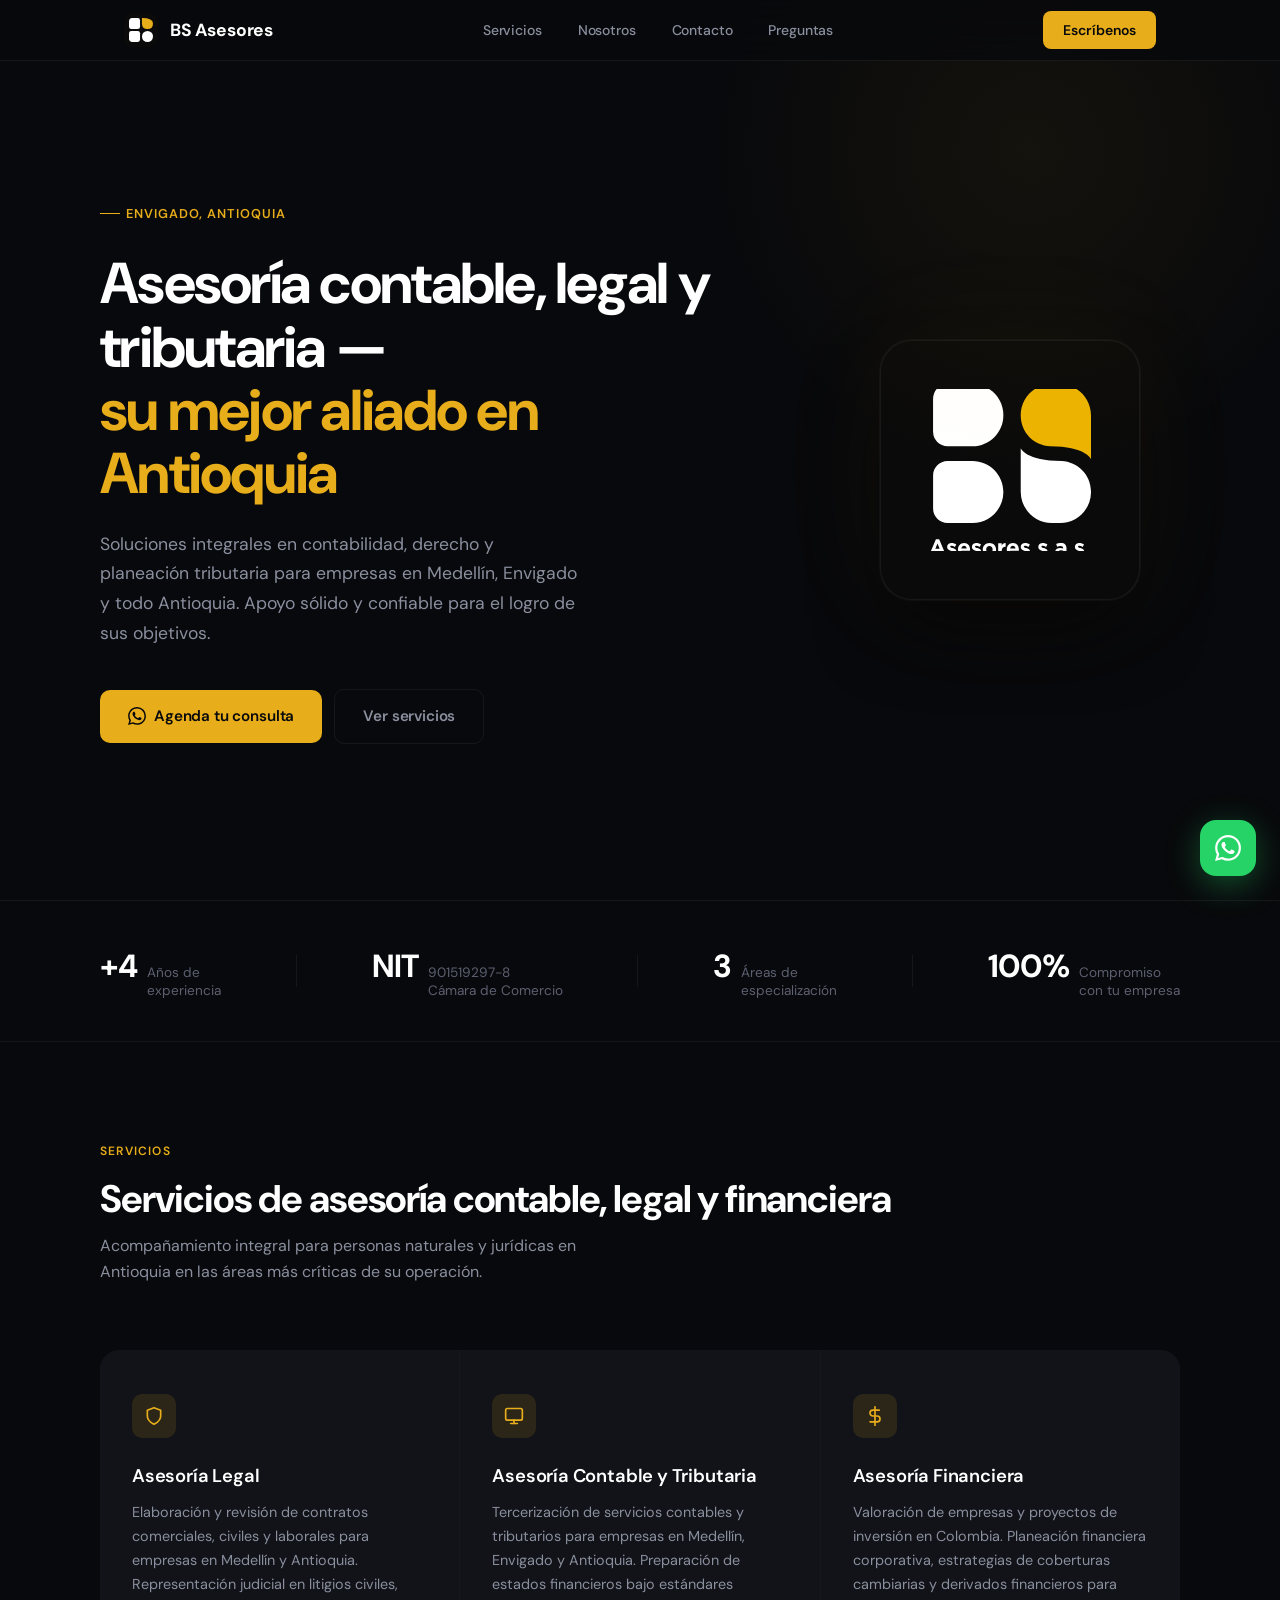
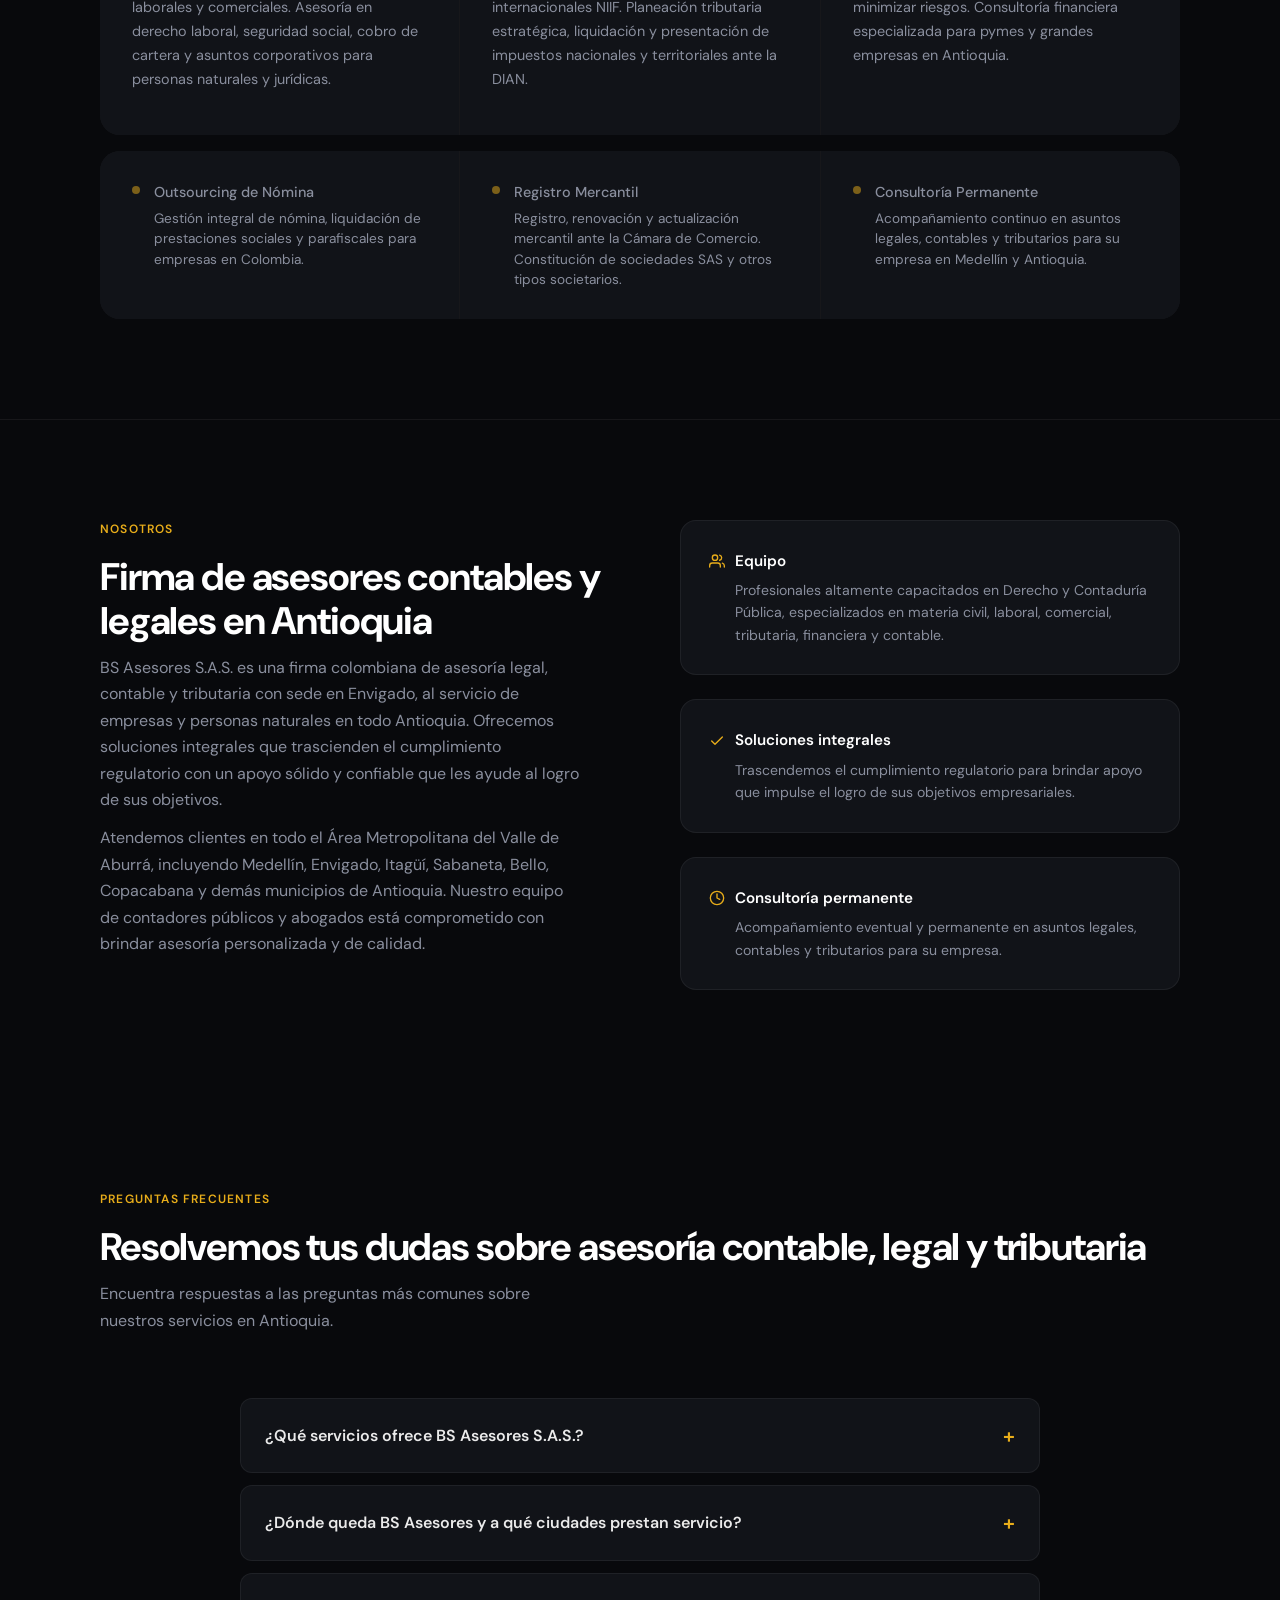
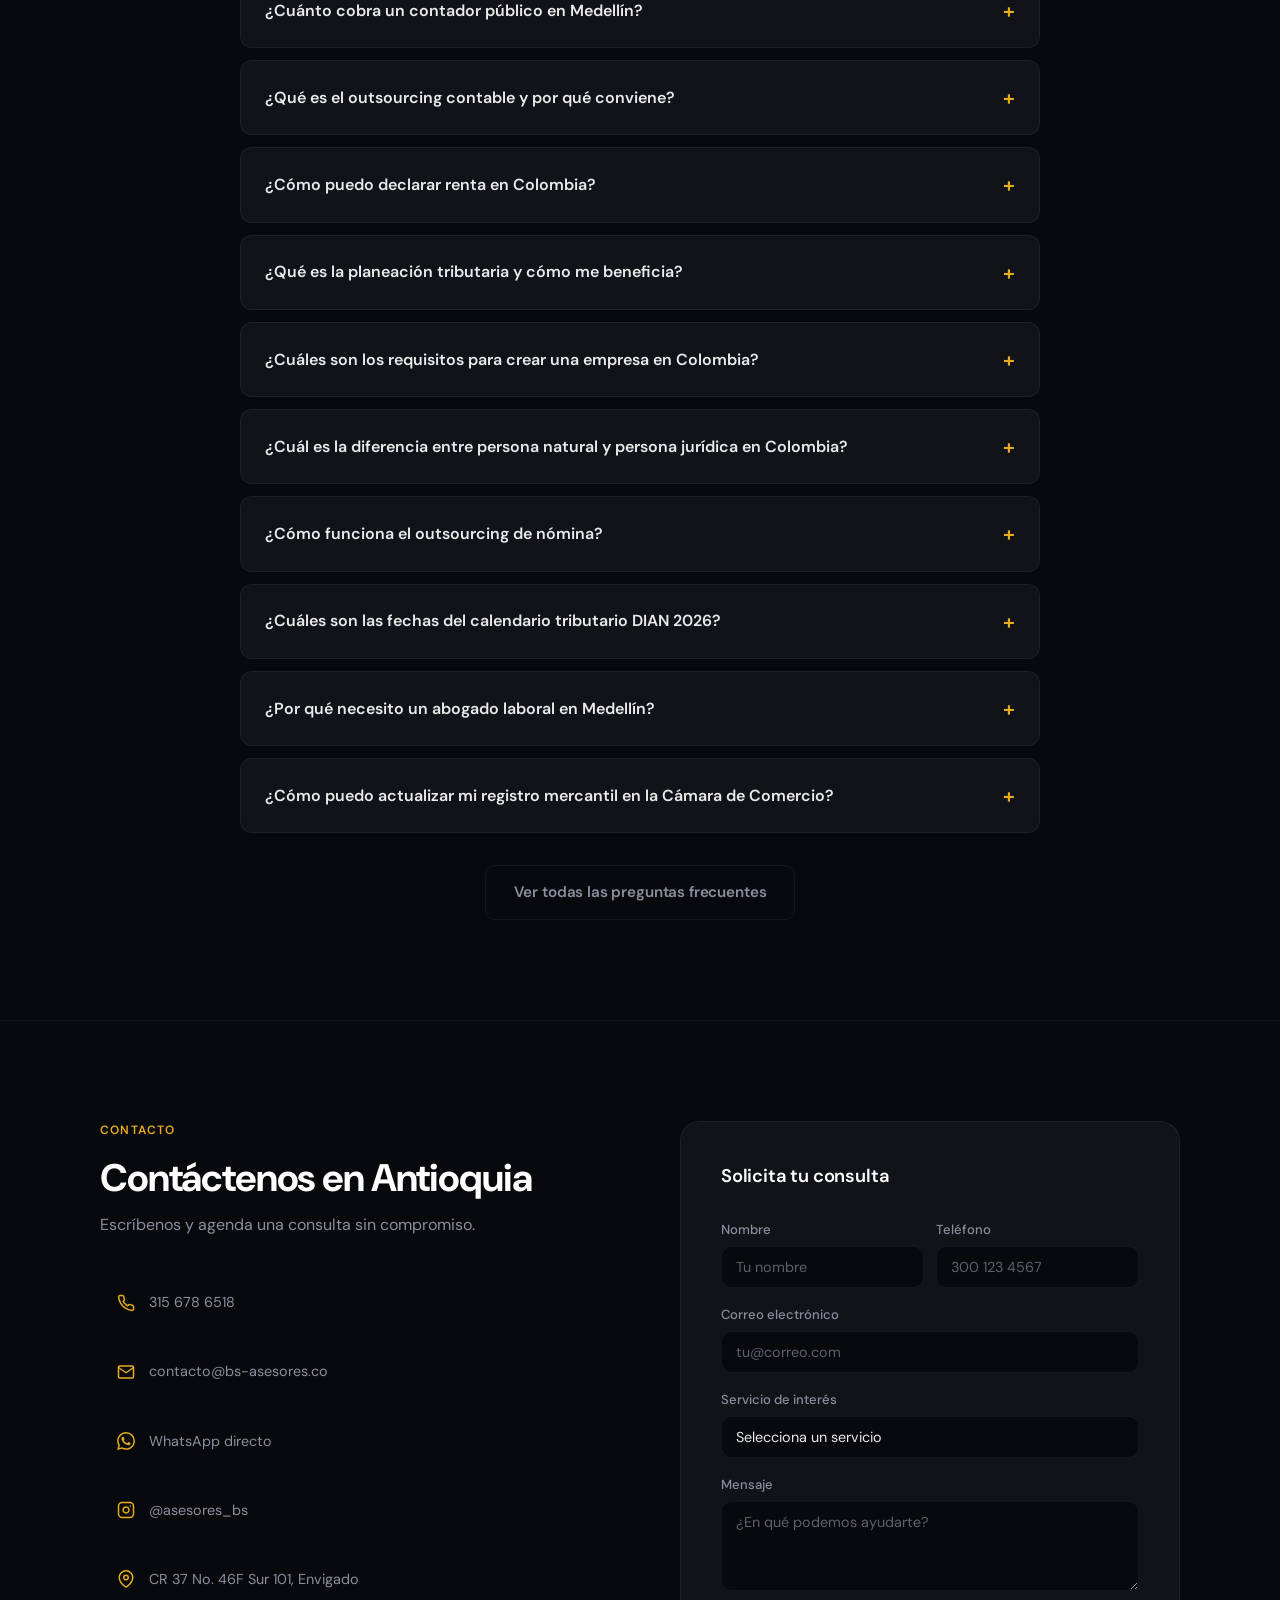
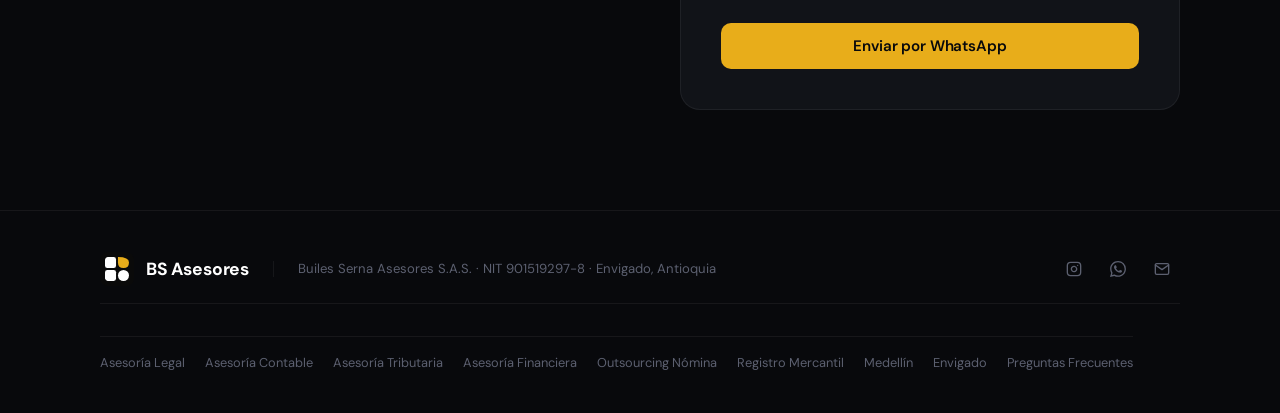
==== commit 7089fb9b: "SEO overhaul: multi-page architecture, FAQ section, shared CSS extraction - Extract inline CSS from " ====
--- a/index.html
+++ b/index.html
@@ -8,6 +8,8 @@
   <meta name="keywords" content="asesoría contable Antioquia, asesoría legal Antioquia, asesoría tributaria Antioquia, contador público Medellín, abogado laboral Antioquia, planeación tributaria Colombia, outsourcing contable Antioquia, consultoría financiera empresas Medellín, registro mercantil Antioquia, outsourcing nómina Antioquia">
   <meta name="author" content="BS Asesores S.A.S.">
   <meta name="robots" content="index, follow">
+  <!-- Google Search Console Verification — replace YOUR_VERIFICATION_CODE with your actual code from search.google.com/search-console -->
+  <meta name="google-site-verification" content="YOUR_VERIFICATION_CODE">
   <link rel="canonical" href="https://bs-asesores.co/">
   <link rel="alternate" hreflang="es-CO" href="https://bs-asesores.co/">
   <link rel="alternate" hreflang="es" href="https://bs-asesores.co/">
@@ -24,7 +26,7 @@
   <meta property="og:image:height" content="630">
 
   <!-- Twitter Card -->
-  <meta name="twitter:card" content="summary">
+  <meta name="twitter:card" content="summary_large_image">
   <meta name="twitter:title" content="BS Asesores S.A.S. | Asesoría Contable, Legal y Tributaria">
   <meta name="twitter:description" content="Soluciones integrales en materia contable, legal y tributaria para tu empresa en Antioquia, Colombia.">
   <meta name="twitter:image" content="https://bs-asesores.co/og-image.png">
@@ -43,827 +45,17 @@
   <link rel="manifest" href="/site.webmanifest">
   <meta name="theme-color" content="#08090c">
 
+  <link rel="dns-prefetch" href="https://wa.me">
   <link rel="preconnect" href="https://fonts.googleapis.com">
   <link rel="preconnect" href="https://fonts.gstatic.com" crossorigin>
   <link href="https://fonts.googleapis.com/css2?family=DM+Sans:ital,opsz,wght@0,9..40,400;0,9..40,500;0,9..40,600;0,9..40,700;1,9..40,400&display=swap" rel="stylesheet">
-  <style>
-    *, *::before, *::after { margin: 0; padding: 0; box-sizing: border-box; }
-
-    :root {
-      --bg: #08090c;
-      --bg-raised: #111318;
-      --bg-surface: #181b22;
-      --border: rgba(255,255,255,0.06);
-      --border-hover: rgba(255,255,255,0.12);
-      --gold: #e8ad1a;
-      --gold-dim: rgba(232,173,26,0.12);
-      --gold-glow: rgba(232,173,26,0.06);
-      --text: #eaeaea;
-      --text-secondary: #8a8f9e;
-      --text-muted: #5c6070;
-      --white: #ffffff;
-    }
-
-    html { scroll-behavior: smooth; }
-
-    body {
-      font-family: 'DM Sans', system-ui, -apple-system, sans-serif;
-      background: var(--bg);
-      color: var(--text);
-      line-height: 1.6;
-      -webkit-font-smoothing: antialiased;
-      -moz-osx-font-smoothing: grayscale;
-    }
-
-    /* ─── NAV ─── */
-    nav {
-      position: fixed;
-      top: 0; left: 0; right: 0;
-      z-index: 100;
-      background: rgba(8,9,12,0.8);
-      backdrop-filter: blur(24px);
-      -webkit-backdrop-filter: blur(24px);
-      border-bottom: 1px solid var(--border);
-    }
-
-    .nav-inner {
-      max-width: 1080px;
-      margin: 0 auto;
-      padding: 0 24px;
-      display: flex;
-      align-items: center;
-      justify-content: space-between;
-      height: 60px;
-    }
-
-    .logo {
-      display: flex;
-      align-items: center;
-      gap: 12px;
-      text-decoration: none;
-      color: var(--white);
-      font-weight: 700;
-      font-size: 1.1rem;
-      letter-spacing: -0.01em;
-    }
-
-    .logo img {
-      width: 34px;
-      height: 34px;
-      border-radius: 8px;
-      object-fit: cover;
-      background: #0a0a0a;
-      padding: 5px;
-    }
-
-    .nav-links {
-      display: flex;
-      gap: 36px;
-      list-style: none;
-    }
-
-    .nav-links a {
-      color: var(--text-secondary);
-      text-decoration: none;
-      font-size: 0.875rem;
-      font-weight: 500;
-      transition: color 0.2s;
-      letter-spacing: -0.01em;
-    }
-
-    .nav-links a:hover { color: var(--white); }
-
-    .nav-cta {
-      background: var(--gold);
-      color: var(--bg);
-      padding: 8px 20px;
-      border-radius: 8px;
-      text-decoration: none;
-      font-weight: 600;
-      font-size: 0.875rem;
-      transition: opacity 0.2s;
-      cursor: pointer;
-    }
-
-    .nav-cta:hover { opacity: 0.88; }
-
-    .menu-toggle {
-      display: none;
-      background: none;
-      border: none;
-      cursor: pointer;
-      padding: 4px;
-    }
-
-    .menu-toggle span {
-      display: block;
-      width: 22px;
-      height: 2px;
-      background: var(--text);
-      margin: 5px 0;
-      border-radius: 1px;
-      transition: 0.25s;
-    }
-
-    /* ─── HERO ─── */
-    .hero {
-      min-height: 100vh;
-      display: flex;
-      align-items: center;
-      padding: 140px 24px 100px;
-      position: relative;
-      overflow: hidden;
-    }
-
-    .hero::before {
-      content: '';
-      position: absolute;
-      top: -200px;
-      right: -100px;
-      width: 700px;
-      height: 700px;
-      background: radial-gradient(circle, var(--gold-glow) 0%, transparent 65%);
-      pointer-events: none;
-    }
-
-    .hero-inner {
-      max-width: 1080px;
-      margin: 0 auto;
-      width: 100%;
-      display: grid;
-      grid-template-columns: 1fr 340px;
-      gap: 80px;
-      align-items: center;
-    }
-
-    .hero-text { position: relative; }
-
-    .hero-tag {
-      display: inline-flex;
-      align-items: center;
-      gap: 6px;
-      color: var(--gold);
-      font-size: 0.8rem;
-      font-weight: 600;
-      letter-spacing: 0.08em;
-      text-transform: uppercase;
-      margin-bottom: 28px;
-    }
-
-    .hero-tag::before {
-      content: '';
-      width: 20px;
-      height: 1px;
-      background: var(--gold);
-    }
-
-    .hero h1 {
-      font-size: clamp(2.4rem, 4.8vw, 3.6rem);
-      font-weight: 700;
-      line-height: 1.1;
-      letter-spacing: -0.03em;
-      margin-bottom: 24px;
-      color: var(--white);
-    }
-
-    .hero h1 .accent {
-      color: var(--gold);
-    }
-
-    .hero-desc {
-      font-size: 1.1rem;
-      color: var(--text-secondary);
-      max-width: 480px;
-      line-height: 1.7;
-      margin-bottom: 40px;
-    }
-
-    .hero-actions {
-      display: flex;
-      gap: 12px;
-      align-items: center;
-    }
-
-    .btn {
-      display: inline-flex;
-      align-items: center;
-      gap: 8px;
-      padding: 14px 28px;
-      border-radius: 10px;
-      text-decoration: none;
-      font-weight: 600;
-      font-size: 0.95rem;
-      transition: all 0.2s;
-      cursor: pointer;
-      border: none;
-      letter-spacing: -0.01em;
-    }
-
-    .btn-gold {
-      background: var(--gold);
-      color: var(--bg);
-    }
-
-    .btn-gold:hover { opacity: 0.88; }
-
-    .btn-ghost {
-      background: transparent;
-      color: var(--text-secondary);
-      border: 1px solid var(--border);
-    }
-
-    .btn-ghost:hover {
-      color: var(--white);
-      border-color: var(--border-hover);
-    }
-
-    .btn svg { width: 18px; height: 18px; flex-shrink: 0; }
-
-    .hero-visual {
-      display: flex;
-      justify-content: center;
-      align-items: center;
-    }
-
-    .hero-logo-block {
-      width: 260px;
-      height: 260px;
-      border-radius: 32px;
-      overflow: hidden;
-      background: #0a0a0a;
-      padding: 48px;
-      border: 1px solid var(--border);
-      box-shadow:
-        0 0 0 1px rgba(255,255,255,0.03),
-        0 40px 80px -20px rgba(0,0,0,0.6),
-        0 0 120px var(--gold-glow);
-    }
-
-    .hero-logo-block img {
-      width: 100%;
-      height: 100%;
-      object-fit: cover;
-    }
-
-    /* ─── TRUST BAR ─── */
-    .trust-bar {
-      border-top: 1px solid var(--border);
-      border-bottom: 1px solid var(--border);
-      padding: 40px 24px;
-    }
-
-    .trust-inner {
-      max-width: 1080px;
-      margin: 0 auto;
-      display: flex;
-      justify-content: space-between;
-      align-items: center;
-      gap: 32px;
-    }
-
-    .trust-item {
-      display: flex;
-      align-items: baseline;
-      gap: 10px;
-    }
-
-    .trust-number {
-      font-size: 2rem;
-      font-weight: 700;
-      color: var(--white);
-      letter-spacing: -0.03em;
-    }
-
-    .trust-label {
-      font-size: 0.85rem;
-      color: var(--text-muted);
-      line-height: 1.35;
-    }
-
-    .trust-divider {
-      width: 1px;
-      height: 32px;
-      background: var(--border);
-    }
-
-    /* ─── SERVICES ─── */
-    #servicios {
-      padding: 100px 24px;
-    }
-
-    .section-inner {
-      max-width: 1080px;
-      margin: 0 auto;
-    }
-
-    .section-header {
-      margin-bottom: 64px;
-    }
-
-    .section-tag {
-      color: var(--gold);
-      font-size: 0.75rem;
-      font-weight: 600;
-      letter-spacing: 0.1em;
-      text-transform: uppercase;
-      margin-bottom: 16px;
-    }
-
-    .section-title {
-      font-size: clamp(1.8rem, 3vw, 2.4rem);
-      font-weight: 700;
-      color: var(--white);
-      letter-spacing: -0.03em;
-      line-height: 1.15;
-      margin-bottom: 12px;
-    }
-
-    .section-desc {
-      color: var(--text-secondary);
-      font-size: 1rem;
-      max-width: 480px;
-      line-height: 1.65;
-    }
-
-    .services-main {
-      display: grid;
-      grid-template-columns: repeat(3, 1fr);
-      gap: 1px;
-      background: var(--border);
-      border-radius: 20px;
-      overflow: hidden;
-      margin-bottom: 16px;
-    }
-
-    .service-main-card {
-      background: var(--bg-raised);
-      padding: 44px 32px;
-      position: relative;
-      transition: background 0.3s;
-    }
-
-    .service-main-card:hover {
-      background: var(--bg-surface);
-    }
-
-    .service-main-card .s-icon {
-      width: 44px;
-      height: 44px;
-      border-radius: 10px;
-      background: var(--gold-dim);
-      display: flex;
-      align-items: center;
-      justify-content: center;
-      margin-bottom: 24px;
-    }
-
-    .service-main-card .s-icon svg {
-      width: 20px;
-      height: 20px;
-      stroke: var(--gold);
-      fill: none;
-      stroke-width: 2;
-      stroke-linecap: round;
-      stroke-linejoin: round;
-    }
-
-    .service-main-card h3 {
-      font-size: 1.15rem;
-      font-weight: 600;
-      color: var(--white);
-      margin-bottom: 10px;
-      letter-spacing: -0.01em;
-    }
-
-    .service-main-card p {
-      color: var(--text-secondary);
-      font-size: 0.9rem;
-      line-height: 1.65;
-    }
-
-    .services-secondary {
-      display: grid;
-      grid-template-columns: repeat(3, 1fr);
-      gap: 1px;
-      background: var(--border);
-      border-radius: 20px;
-      overflow: hidden;
-    }
-
-    .service-sm {
-      background: var(--bg-raised);
-      padding: 28px 32px;
-      display: flex;
-      align-items: center;
-      gap: 14px;
-      transition: background 0.3s;
-    }
-
-    .service-sm:hover { background: var(--bg-surface); }
-
-    .service-sm .s-dot {
-      width: 8px;
-      height: 8px;
-      border-radius: 50%;
-      background: var(--gold);
-      flex-shrink: 0;
-      opacity: 0.5;
-    }
-
-    .service-sm span {
-      font-size: 0.9rem;
-      font-weight: 500;
-      color: var(--text-secondary);
-    }
-
-    .service-sm:hover span { color: var(--white); }
-
-    /* ─── ABOUT ─── */
-    #nosotros {
-      padding: 100px 24px;
-      border-top: 1px solid var(--border);
-    }
-
-    .about-layout {
-      max-width: 1080px;
-      margin: 0 auto;
-      display: grid;
-      grid-template-columns: 1fr 1fr;
-      gap: 80px;
-      align-items: start;
-    }
-
-    .about-text .section-desc {
-      margin-bottom: 0;
-    }
-
-    .about-right {
-      display: flex;
-      flex-direction: column;
-      gap: 24px;
-    }
-
-    .about-card {
-      background: var(--bg-raised);
-      border: 1px solid var(--border);
-      border-radius: 16px;
-      padding: 28px;
-      transition: border-color 0.3s;
-    }
-
-    .about-card:hover {
-      border-color: var(--border-hover);
-    }
-
-    .about-card h4 {
-      font-size: 0.95rem;
-      font-weight: 600;
-      color: var(--white);
-      margin-bottom: 6px;
-      display: flex;
-      align-items: center;
-      gap: 10px;
-    }
-
-    .about-card h4 svg {
-      width: 16px;
-      height: 16px;
-      stroke: var(--gold);
-      fill: none;
-      stroke-width: 2;
-      stroke-linecap: round;
-      stroke-linejoin: round;
-    }
-
-    .about-card p {
-      color: var(--text-secondary);
-      font-size: 0.88rem;
-      line-height: 1.6;
-      padding-left: 26px;
-    }
-
-    /* ─── CONTACT ─── */
-    #contacto {
-      padding: 100px 24px;
-      border-top: 1px solid var(--border);
-    }
-
-    .contact-layout {
-      max-width: 1080px;
-      margin: 0 auto;
-      display: grid;
-      grid-template-columns: 1fr 1fr;
-      gap: 80px;
-    }
-
-    .contact-left .section-desc {
-      margin-bottom: 40px;
-    }
-
-    .contact-links {
-      display: flex;
-      flex-direction: column;
-      gap: 20px;
-    }
-
-    .contact-link {
-      display: flex;
-      align-items: center;
-      gap: 14px;
-      text-decoration: none;
-      color: var(--text-secondary);
-      font-size: 0.9rem;
-      transition: color 0.2s;
-      padding: 12px 16px;
-      border-radius: 12px;
-      border: 1px solid transparent;
-      transition: all 0.2s;
-    }
-
-    .contact-link:hover {
-      color: var(--white);
-      background: var(--bg-raised);
-      border-color: var(--border);
-    }
-
-    .contact-link svg {
-      width: 18px;
-      height: 18px;
-      flex-shrink: 0;
-      stroke: var(--gold);
-      fill: none;
-      stroke-width: 2;
-      stroke-linecap: round;
-      stroke-linejoin: round;
-    }
-
-    .contact-link.wa-fill svg {
-      fill: var(--gold);
-      stroke: none;
-    }
-
-    .contact-form {
-      background: var(--bg-raised);
-      border: 1px solid var(--border);
-      border-radius: 20px;
-      padding: 40px;
-    }
-
-    .contact-form h3 {
-      font-size: 1.15rem;
-      font-weight: 600;
-      color: var(--white);
-      margin-bottom: 28px;
-      letter-spacing: -0.01em;
-    }
-
-    .form-group { margin-bottom: 16px; }
-
-    .form-group label {
-      display: block;
-      font-size: 0.82rem;
-      font-weight: 500;
-      color: var(--text-secondary);
-      margin-bottom: 6px;
-    }
-
-    .form-group input,
-    .form-group textarea,
-    .form-group select {
-      width: 100%;
-      background: var(--bg);
-      border: 1px solid var(--border);
-      border-radius: 10px;
-      padding: 11px 14px;
-      color: var(--text);
-      font-family: inherit;
-      font-size: 0.9rem;
-      transition: border-color 0.2s;
-      appearance: none;
-      -webkit-appearance: none;
-    }
-
-    .form-group input::placeholder,
-    .form-group textarea::placeholder {
-      color: var(--text-muted);
-    }
-
-    .form-group input:focus,
-    .form-group textarea:focus,
-    .form-group select:focus {
-      outline: none;
-      border-color: var(--gold);
-    }
-
-    .form-group textarea { resize: vertical; min-height: 90px; }
-
-    .form-row {
-      display: grid;
-      grid-template-columns: 1fr 1fr;
-      gap: 12px;
-    }
-
-    .form-submit {
-      width: 100%;
-      background: var(--gold);
-      color: var(--bg);
-      border: none;
-      padding: 13px;
-      border-radius: 10px;
-      font-family: inherit;
-      font-size: 0.95rem;
-      font-weight: 600;
-      cursor: pointer;
-      transition: opacity 0.2s;
-      margin-top: 8px;
-      letter-spacing: -0.01em;
-    }
-
-    .form-submit:hover { opacity: 0.88; }
-
-    /* ─── FOOTER ─── */
-    footer {
-      border-top: 1px solid var(--border);
-      padding: 40px 24px;
-    }
-
-    .footer-inner {
-      max-width: 1080px;
-      margin: 0 auto;
-      display: flex;
-      justify-content: space-between;
-      align-items: center;
-      gap: 20px;
-    }
-
-    .footer-left {
-      display: flex;
-      align-items: center;
-      gap: 24px;
-    }
-
-    .footer-left p {
-      color: var(--text-muted);
-      font-size: 0.82rem;
-    }
-
-    .footer-left .sep {
-      width: 1px;
-      height: 16px;
-      background: var(--border);
-    }
-
-    .footer-socials {
-      display: flex;
-      gap: 8px;
-    }
-
-    .footer-socials a {
-      width: 36px;
-      height: 36px;
-      border-radius: 8px;
-      display: flex;
-      align-items: center;
-      justify-content: center;
-      color: var(--text-muted);
-      text-decoration: none;
-      transition: color 0.2s, background 0.2s;
-    }
-
-    .footer-socials a:hover {
-      color: var(--gold);
-      background: var(--gold-dim);
-    }
-
-    .footer-socials svg { width: 16px; height: 16px; }
-
-    /* ─── WHATSAPP FLOAT ─── */
-    .wa-float {
-      position: fixed;
-      bottom: 24px;
-      right: 24px;
-      width: 56px;
-      height: 56px;
-      background: #25D366;
-      border-radius: 16px;
-      display: flex;
-      align-items: center;
-      justify-content: center;
-      box-shadow: 0 8px 32px rgba(37,211,102,0.35);
-      z-index: 99;
-      transition: transform 0.2s;
-      cursor: pointer;
-    }
-
-    .wa-float:hover { transform: translateY(-2px); }
-    .wa-float svg { width: 26px; height: 26px; fill: #fff; }
-
-    /* ─── ENTRANCE ANIMATIONS ─── */
-    .fade-in {
-      opacity: 0;
-      transform: translateY(20px);
-      transition: opacity 0.6s ease, transform 0.6s ease;
-    }
-
-    .fade-in.visible {
-      opacity: 1;
-      transform: translateY(0);
-    }
-
-    /* ─── RESPONSIVE ─── */
-    @media (max-width: 900px) {
-      .hero-inner {
-        grid-template-columns: 1fr;
-        gap: 48px;
-        text-align: center;
-      }
-
-      .hero-desc { margin-left: auto; margin-right: auto; }
-      .hero-actions { justify-content: center; }
-      .hero-tag { justify-content: center; }
-
-      .hero-visual { order: -1; }
-
-      .hero-logo-block {
-        width: 180px;
-        height: 180px;
-        border-radius: 24px;
-      }
-
-      .trust-inner {
-        flex-wrap: wrap;
-        justify-content: center;
-        gap: 24px 48px;
-      }
-
-      .trust-divider { display: none; }
-
-      .services-main {
-        grid-template-columns: 1fr;
-        border-radius: 16px;
-      }
-
-      .services-secondary {
-        grid-template-columns: 1fr;
-        border-radius: 16px;
-      }
-
-      .about-layout {
-        grid-template-columns: 1fr;
-        gap: 40px;
-      }
-
-      .contact-layout {
-        grid-template-columns: 1fr;
-        gap: 40px;
-      }
-
-      .footer-inner {
-        flex-direction: column;
-        text-align: center;
-      }
-
-      .footer-left {
-        flex-direction: column;
-        gap: 8px;
-      }
-
-      .footer-left .sep { display: none; }
-    }
-
-    @media (max-width: 600px) {
-      .nav-links { display: none; }
-      .nav-cta { display: none; }
-      .menu-toggle { display: block; }
-
-      .nav-links.open {
-        display: flex;
-        flex-direction: column;
-        position: absolute;
-        top: 60px;
-        left: 0; right: 0;
-        background: rgba(8,9,12,0.96);
-        backdrop-filter: blur(24px);
-        -webkit-backdrop-filter: blur(24px);
-        padding: 20px 24px;
-        gap: 16px;
-        border-bottom: 1px solid var(--border);
-      }
-
-      .hero { padding: 120px 24px 60px; min-height: auto; }
-      .hero-actions { flex-direction: column; width: 100%; }
-      .hero-actions .btn { width: 100%; justify-content: center; }
-      .form-row { grid-template-columns: 1fr; }
-
-      #servicios, #nosotros, #contacto { padding: 60px 24px; }
-    }
-  </style>
+  <link rel="stylesheet" href="/styles.css">
 
   <!-- JSON-LD Structured Data -->
   <script type="application/ld+json">
   {
     "@context": "https://schema.org",
-    "@type": "LocalBusiness",
+    "@type": ["LocalBusiness", "ProfessionalService"],
     "@id": "https://bs-asesores.co/#organization",
     "name": "BS Asesores S.A.S.",
     "alternateName": "Builes Serna Asesores S.A.S.",
@@ -873,6 +65,9 @@
     "image": "https://bs-asesores.co/og-image.png",
     "telephone": "+573156786518",
     "email": "contacto@bs-asesores.co",
+    "foundingDate": "2021",
+    "taxID": "901519297-8",
+    "knowsLanguage": "es",
     "address": {
       "@type": "PostalAddress",
       "streetAddress": "CR 37 No. 46F Sur 101",
@@ -980,6 +175,120 @@
     "inLanguage": "es-CO"
   }
   </script>
+
+  <script type="application/ld+json">
+  {
+    "@context": "https://schema.org",
+    "@type": "FAQPage",
+    "mainEntity": [
+      {
+        "@type": "Question",
+        "name": "¿Qué servicios ofrece BS Asesores S.A.S.?",
+        "acceptedAnswer": {
+          "@type": "Answer",
+          "text": "BS Asesores S.A.S. ofrece servicios integrales de asesoría contable, legal y tributaria para empresas y personas naturales en Antioquia. Nuestros servicios principales incluyen: asesoría legal, asesoría contable y tributaria, asesoría financiera, outsourcing de nómina, registro mercantil ante la Cámara de Comercio y consultoría permanente."
+        }
+      },
+      {
+        "@type": "Question",
+        "name": "¿Dónde queda BS Asesores y a qué ciudades prestan servicio?",
+        "acceptedAnswer": {
+          "@type": "Answer",
+          "text": "Nuestra sede principal está ubicada en Envigado, Antioquia, en la dirección CR 37 No. 46F Sur 101. Atendemos clientes en todo el Área Metropolitana del Valle de Aburrá, incluyendo Medellín, Envigado, Itagüí, Sabaneta, Bello, Copacabana y demás municipios de Antioquia."
+        }
+      },
+      {
+        "@type": "Question",
+        "name": "¿Cuánto cobra un contador público en Medellín?",
+        "acceptedAnswer": {
+          "@type": "Answer",
+          "text": "El costo de un contador público en Medellín varía según el tipo de servicio, la complejidad de la contabilidad y el tamaño de la empresa. En BS Asesores ofrecemos planes de outsourcing contable adaptados a las necesidades de cada cliente. Contáctenos para una consulta sin compromiso."
+        }
+      },
+      {
+        "@type": "Question",
+        "name": "¿Qué es el outsourcing contable y por qué conviene?",
+        "acceptedAnswer": {
+          "@type": "Answer",
+          "text": "El outsourcing contable es la tercerización de los servicios de contabilidad de su empresa a una firma especializada. Las principales ventajas son: reducción de costos laborales, acceso a un equipo multidisciplinario, cumplimiento oportuno de obligaciones ante la DIAN, y estados financieros precisos bajo estándares internacionales NIIF."
+        }
+      },
+      {
+        "@type": "Question",
+        "name": "¿Cómo puedo declarar renta en Colombia?",
+        "acceptedAnswer": {
+          "@type": "Answer",
+          "text": "La declaración de renta en Colombia se presenta ante la DIAN según el calendario tributario establecido cada año. El proceso incluye: recopilar certificados de ingresos y retenciones, calcular la renta líquida gravable, aplicar las tarifas vigentes, y presentar electrónicamente. En BS Asesores le ayudamos con todo el proceso."
+        }
+      },
+      {
+        "@type": "Question",
+        "name": "¿Qué es la planeación tributaria y cómo me beneficia?",
+        "acceptedAnswer": {
+          "@type": "Answer",
+          "text": "La planeación tributaria es una estrategia legal que permite optimizar la carga impositiva aprovechando beneficios, deducciones y exenciones de la ley colombiana. Los beneficios incluyen: reducción legal de impuestos, mejor flujo de caja, prevención de sanciones y aprovechamiento de incentivos fiscales."
+        }
+      },
+      {
+        "@type": "Question",
+        "name": "¿Cuáles son los requisitos para crear una empresa en Colombia?",
+        "acceptedAnswer": {
+          "@type": "Answer",
+          "text": "Para crear una empresa en Colombia, especialmente una SAS, los requisitos principales son: documento de identidad de los socios, definir nombre y objeto social, elaborar estatutos sociales, registrar ante la Cámara de Comercio, obtener el NIT ante la DIAN, inscribir libros contables y abrir cuenta bancaria empresarial."
+        }
+      },
+      {
+        "@type": "Question",
+        "name": "¿Cuál es la diferencia entre persona natural y persona jurídica en Colombia?",
+        "acceptedAnswer": {
+          "@type": "Answer",
+          "text": "Una persona natural ejerce actividades comerciales a título personal, respondiendo con su patrimonio. Una persona jurídica es una entidad creada legalmente con patrimonio propio separado de sus socios. Las diferencias incluyen: responsabilidad patrimonial, regímenes tributarios, obligaciones contables y capacidad de contratar."
+        }
+      },
+      {
+        "@type": "Question",
+        "name": "¿Cómo funciona el outsourcing de nómina?",
+        "acceptedAnswer": {
+          "@type": "Answer",
+          "text": "El outsourcing de nómina consiste en delegar la gestión integral de la nómina a una firma especializada. Incluye: cálculo de salarios, prestaciones sociales, aportes a seguridad social y parafiscales, retención en la fuente, elaboración de desprendibles de pago y reportes contables."
+        }
+      },
+      {
+        "@type": "Question",
+        "name": "¿Cuáles son las fechas del calendario tributario DIAN 2026?",
+        "acceptedAnswer": {
+          "@type": "Answer",
+          "text": "El calendario tributario de la DIAN para 2026 establece los plazos para la presentación de declaraciones de impuestos. Las fechas varían según el último dígito del NIT y el tipo de declaración. En BS Asesores le ayudamos a identificar sus obligaciones y cumplir con todos los plazos."
+        }
+      },
+      {
+        "@type": "Question",
+        "name": "¿Por qué necesito un abogado laboral en Medellín?",
+        "acceptedAnswer": {
+          "@type": "Answer",
+          "text": "Un abogado laboral es fundamental para garantizar el cumplimiento de la normatividad laboral colombiana. Los servicios incluyen: elaboración de contratos laborales, asesoría en despidos y liquidaciones, representación en procesos judiciales, manejo de seguridad social y resolución de conflictos laborales."
+        }
+      },
+      {
+        "@type": "Question",
+        "name": "¿Cómo puedo actualizar mi registro mercantil en la Cámara de Comercio?",
+        "acceptedAnswer": {
+          "@type": "Answer",
+          "text": "La actualización del registro mercantil es una obligación anual para todas las empresas en Colombia. Incluye: renovación de matrícula mercantil en los tres primeros meses del año, actualización de información financiera y registro de cambios en la empresa. En BS Asesores le asistimos con todo el proceso."
+        }
+      }
+    ]
+  }
+  </script>
+
+  <!-- Google Analytics 4 — replace G-XXXXXXXXXX with your actual GA4 Measurement ID from analytics.google.com -->
+  <script async src="https://www.googletagmanager.com/gtag/js?id=G-XXXXXXXXXX"></script>
+  <script>
+    window.dataLayer = window.dataLayer || [];
+    function gtag(){dataLayer.push(arguments);}
+    gtag('js', new Date());
+    gtag('config', 'G-XXXXXXXXXX');
+  </script>
 </head>
 <body>
 
@@ -994,6 +303,7 @@
         <li><a href="#servicios">Servicios</a></li>
         <li><a href="#nosotros">Nosotros</a></li>
         <li><a href="#contacto">Contacto</a></li>
+        <li><a href="#preguntas">Preguntas</a></li>
       </ul>
       <a href="https://wa.me/message/EGV6XYA6J3ONH1" target="_blank" class="nav-cta">Escríbenos</a>
       <button class="menu-toggle" id="menuToggle" aria-label="Abrir menú">
@@ -1019,7 +329,7 @@
       </div>
       <div class="hero-visual">
         <div class="hero-logo-block">
-          <img src="logo-full.svg" alt="BS Asesores Logo" width="260" height="260">
+          <img src="logo-full.svg" alt="BS Asesores Logo" width="260" height="260" fetchpriority="high">
         </div>
       </div>
     </div>
@@ -1064,37 +374,46 @@
           <div class="s-icon">
             <svg viewBox="0 0 24 24"><path d="M12 22s8-4 8-10V5l-8-3-8 3v7c0 6 8 10 8 10z"/></svg>
           </div>
-          <h3>Asesoría Legal</h3>
-          <p>Elaboración y revisión de contratos. Representación judicial en litigios civiles, laborales y comerciales. Derecho laboral, seguridad social y gestión de cobro cartera.</p>
+          <h3><a href="/servicios/asesoria-legal">Asesoría Legal</a></h3>
+          <p>Elaboración y revisión de contratos comerciales, civiles y laborales para empresas en Medellín y Antioquia. Representación judicial en litigios civiles, laborales y comerciales. Asesoría en derecho laboral, seguridad social, cobro de cartera y asuntos corporativos para personas naturales y jurídicas.</p>
         </div>
         <div class="service-main-card">
           <div class="s-icon">
             <svg viewBox="0 0 24 24"><rect x="2" y="3" width="20" height="14" rx="2" ry="2"/><line x1="8" y1="21" x2="16" y2="21"/><line x1="12" y1="17" x2="12" y2="21"/></svg>
           </div>
-          <h3>Asesoría Contable y Tributaria</h3>
-          <p>Outsourcing contable y tributario. Estados financieros bajo estándares internacionales. Planeación tributaria, liquidación de impuestos nacionales y territoriales.</p>
+          <h3><a href="/servicios/asesoria-contable">Asesoría Contable y Tributaria</a></h3>
+          <p>Tercerización de servicios contables y tributarios para empresas en Medellín, Envigado y Antioquia. Preparación de estados financieros bajo estándares internacionales NIIF. Planeación tributaria estratégica, liquidación y presentación de impuestos nacionales y territoriales ante la DIAN.</p>
         </div>
         <div class="service-main-card">
           <div class="s-icon">
             <svg viewBox="0 0 24 24"><line x1="12" y1="1" x2="12" y2="23"/><path d="M17 5H9.5a3.5 3.5 0 0 0 0 7h5a3.5 3.5 0 0 1 0 7H6"/></svg>
           </div>
-          <h3>Asesoría Financiera</h3>
-          <p>Valoración de empresas y proyectos. Planeación financiera y estrategias de coberturas y derivados para minimizar riesgo por fluctuaciones cambiarias.</p>
+          <h3><a href="/servicios/asesoria-financiera">Asesoría Financiera</a></h3>
+          <p>Valoración de empresas y proyectos de inversión en Colombia. Planeación financiera corporativa, estrategias de coberturas cambiarias y derivados financieros para minimizar riesgos. Consultoría financiera especializada para pymes y grandes empresas en Antioquia.</p>
         </div>
       </div>
 
       <div class="services-secondary fade-in">
         <div class="service-sm">
           <span class="s-dot"></span>
-          <span>Outsourcing de Nómina</span>
+          <div>
+            <a href="/servicios/outsourcing-nomina">Outsourcing de Nómina</a>
+            <p class="service-sm-desc">Gestión integral de nómina, liquidación de prestaciones sociales y parafiscales para empresas en Colombia.</p>
+          </div>
         </div>
         <div class="service-sm">
           <span class="s-dot"></span>
-          <span>Registro Mercantil</span>
+          <div>
+            <a href="/servicios/registro-mercantil">Registro Mercantil</a>
+            <p class="service-sm-desc">Registro, renovación y actualización mercantil ante la Cámara de Comercio. Constitución de sociedades SAS y otros tipos societarios.</p>
+          </div>
         </div>
         <div class="service-sm">
           <span class="s-dot"></span>
-          <span>Consultoría Permanente</span>
+          <div>
+            <a href="/#contacto">Consultoría Permanente</a>
+            <p class="service-sm-desc">Acompañamiento continuo en asuntos legales, contables y tributarios para su empresa en Medellín y Antioquia.</p>
+          </div>
         </div>
       </div>
     </div>
@@ -1107,6 +426,7 @@
         <div class="section-tag">Nosotros</div>
         <h2 class="section-title">Firma de asesores contables y legales en Antioquia</h2>
         <p class="section-desc">BS Asesores S.A.S. es una firma colombiana de asesoría legal, contable y tributaria con sede en Envigado, al servicio de empresas y personas naturales en todo Antioquia. Ofrecemos soluciones integrales que trascienden el cumplimiento regulatorio con un apoyo sólido y confiable que les ayude al logro de sus objetivos.</p>
+        <p class="section-desc" style="margin-top:12px;">Atendemos clientes en todo el Área Metropolitana del Valle de Aburrá, incluyendo Medellín, Envigado, Itagüí, Sabaneta, Bello, Copacabana y demás municipios de Antioquia. Nuestro equipo de contadores públicos y abogados está comprometido con brindar asesoría personalizada y de calidad.</p>
       </div>
       <div class="about-right fade-in">
         <div class="about-card">
@@ -1130,6 +450,106 @@
           </h4>
           <p>Acompañamiento eventual y permanente en asuntos legales, contables y tributarios para su empresa.</p>
         </div>
+      </div>
+    </div>
+  </section>
+
+  <!-- FAQ -->
+  <section id="preguntas">
+    <div class="section-inner">
+      <div class="section-header fade-in">
+        <div class="section-tag">Preguntas Frecuentes</div>
+        <h2 class="section-title">Resolvemos tus dudas sobre asesoría contable, legal y tributaria</h2>
+        <p class="section-desc">Encuentra respuestas a las preguntas más comunes sobre nuestros servicios en Antioquia.</p>
+      </div>
+
+      <div class="faq-list fade-in">
+        <details class="faq-item">
+          <summary>¿Qué servicios ofrece BS Asesores S.A.S.?</summary>
+          <div class="faq-answer">
+            <p>BS Asesores S.A.S. ofrece servicios integrales de asesoría contable, legal y tributaria para empresas y personas naturales en Antioquia. Nuestros servicios principales incluyen: <a href="/servicios/asesoria-legal">asesoría legal</a> (contratos, litigios civiles, laborales y comerciales, derecho laboral y seguridad social), <a href="/servicios/asesoria-contable">asesoría contable y tributaria</a> (outsourcing contable, estados financieros bajo NIIF, planeación tributaria, liquidación de impuestos ante la DIAN), <a href="/servicios/asesoria-financiera">asesoría financiera</a> (valoración de empresas, planeación financiera, coberturas cambiarias), <a href="/servicios/outsourcing-nomina">outsourcing de nómina</a>, <a href="/servicios/registro-mercantil">registro mercantil</a> ante la Cámara de Comercio y consultoría permanente.</p>
+          </div>
+        </details>
+
+        <details class="faq-item">
+          <summary>¿Dónde queda BS Asesores y a qué ciudades prestan servicio?</summary>
+          <div class="faq-answer">
+            <p>Nuestra sede principal está ubicada en <a href="/envigado">Envigado, Antioquia</a>, en la dirección CR 37 No. 46F Sur 101. Atendemos clientes en todo el Área Metropolitana del Valle de Aburrá, incluyendo <a href="/medellin">Medellín</a>, Envigado, Itagüí, Sabaneta, Bello, Copacabana y demás municipios de Antioquia. También brindamos asesoría a empresas en todo el territorio colombiano de manera virtual. Nuestro horario de atención es de lunes a viernes de 8:00 a.m. a 6:00 p.m.</p>
+          </div>
+        </details>
+
+        <details class="faq-item">
+          <summary>¿Cuánto cobra un contador público en Medellín?</summary>
+          <div class="faq-answer">
+            <p>El costo de un contador público en Medellín varía según el tipo de servicio, la complejidad de la contabilidad y el tamaño de la empresa. En BS Asesores ofrecemos planes de <a href="/servicios/asesoria-contable">outsourcing contable</a> adaptados a las necesidades de cada cliente, desde pequeñas empresas hasta grandes compañías. Le invitamos a <a href="#contacto">contactarnos</a> para una consulta sin compromiso donde evaluamos su situación particular y le presentamos una propuesta ajustada a su presupuesto y necesidades contables y tributarias.</p>
+          </div>
+        </details>
+
+        <details class="faq-item">
+          <summary>¿Qué es el outsourcing contable y por qué conviene?</summary>
+          <div class="faq-answer">
+            <p>El outsourcing contable es la tercerización de los servicios de contabilidad de su empresa a una firma especializada como BS Asesores. En lugar de contratar un contador interno, usted obtiene un equipo completo de profesionales contables y tributarios. Las principales ventajas son: reducción de costos laborales, acceso a un equipo multidisciplinario de contadores públicos certificados, cumplimiento oportuno de obligaciones ante la DIAN, estados financieros precisos bajo estándares internacionales NIIF, y la tranquilidad de tener su contabilidad al día. Conozca más sobre nuestro servicio de <a href="/servicios/asesoria-contable">asesoría contable</a>.</p>
+          </div>
+        </details>
+
+        <details class="faq-item">
+          <summary>¿Cómo puedo declarar renta en Colombia?</summary>
+          <div class="faq-answer">
+            <p>La declaración de renta en Colombia se presenta ante la DIAN según el calendario tributario establecido cada año. Tanto personas naturales como jurídicas deben verificar si están obligadas a declarar según sus ingresos, patrimonio y otros criterios. El proceso incluye: recopilar certificados de ingresos, retenciones y patrimonio; calcular la renta líquida gravable; aplicar las tarifas vigentes; y presentar electrónicamente ante la DIAN. En BS Asesores le ayudamos con todo el proceso de declaración de renta, <a href="/servicios/asesoria-tributaria">planeación tributaria</a> y optimización fiscal legal en Medellín y Antioquia.</p>
+          </div>
+        </details>
+
+        <details class="faq-item">
+          <summary>¿Qué es la planeación tributaria y cómo me beneficia?</summary>
+          <div class="faq-answer">
+            <p>La planeación tributaria es una estrategia legal que permite a empresas y personas naturales optimizar su carga impositiva aprovechando los beneficios, deducciones y exenciones que establece la ley colombiana. No se trata de evadir impuestos sino de planificar inteligentemente para pagar lo justo. Los beneficios incluyen: reducción legal de la carga tributaria, mejor flujo de caja, prevención de sanciones por incumplimiento, y aprovechamiento de incentivos fiscales. Nuestros <a href="/servicios/asesoria-tributaria">asesores tributarios en Medellín</a> le ayudan a diseñar una estrategia fiscal personalizada.</p>
+          </div>
+        </details>
+
+        <details class="faq-item">
+          <summary>¿Cuáles son los requisitos para crear una empresa en Colombia?</summary>
+          <div class="faq-answer">
+            <p>Para crear una empresa en Colombia, especialmente una SAS (Sociedad por Acciones Simplificada), los requisitos principales son: documento de identidad de los socios, definir el nombre y objeto social de la empresa, elaborar los estatutos sociales, registrar la empresa ante la Cámara de Comercio, obtener el NIT ante la DIAN, inscribir los libros contables y abrir una cuenta bancaria empresarial. En BS Asesores le acompañamos en todo el proceso de <a href="/servicios/registro-mercantil">registro mercantil</a> y constitución de su empresa en Envigado, Medellín y Antioquia.</p>
+          </div>
+        </details>
+
+        <details class="faq-item">
+          <summary>¿Cuál es la diferencia entre persona natural y persona jurídica en Colombia?</summary>
+          <div class="faq-answer">
+            <p>Una persona natural es un individuo que ejerce actividades comerciales a título personal, respondiendo con su patrimonio personal. Una persona jurídica es una entidad creada legalmente (como una SAS, LTDA o SA) que tiene patrimonio propio separado del de sus socios. Las principales diferencias son: la responsabilidad patrimonial (limitada en persona jurídica), los regímenes tributarios aplicables, las obligaciones contables y la capacidad de contratar. En BS Asesores le asesoramos sobre cuál estructura es más conveniente para su negocio en Antioquia.</p>
+          </div>
+        </details>
+
+        <details class="faq-item">
+          <summary>¿Cómo funciona el outsourcing de nómina?</summary>
+          <div class="faq-answer">
+            <p>El outsourcing de nómina consiste en delegar la gestión integral de la nómina de su empresa a una firma especializada. En BS Asesores nos encargamos de: cálculo y liquidación de salarios, prestaciones sociales (prima, cesantías, vacaciones), aportes a seguridad social y parafiscales (salud, pensión, ARL, caja de compensación), retención en la fuente sobre salarios, elaboración de desprendibles de pago y reportes para la contabilidad. Conozca más sobre nuestro servicio de <a href="/servicios/outsourcing-nomina">outsourcing de nómina</a> en Medellín y Antioquia.</p>
+          </div>
+        </details>
+
+        <details class="faq-item">
+          <summary>¿Cuáles son las fechas del calendario tributario DIAN 2026?</summary>
+          <div class="faq-answer">
+            <p>El calendario tributario de la DIAN para 2026 establece los plazos para la presentación de las diferentes declaraciones de impuestos en Colombia. Las fechas varían según el último dígito del NIT y el tipo de declaración (renta, IVA, retención en la fuente, ICA, entre otros). En BS Asesores le ayudamos a identificar sus obligaciones tributarias específicas y a cumplir con todos los plazos establecidos por la DIAN para evitar sanciones e intereses moratorios. <a href="#contacto">Contáctenos</a> para una revisión de su <a href="/servicios/asesoria-tributaria">calendario fiscal personalizado</a>.</p>
+          </div>
+        </details>
+
+        <details class="faq-item">
+          <summary>¿Por qué necesito un abogado laboral en Medellín?</summary>
+          <div class="faq-answer">
+            <p>Un abogado laboral en Medellín es fundamental para proteger los intereses de su empresa y garantizar el cumplimiento de la normatividad laboral colombiana. Los principales servicios que ofrecemos incluyen: elaboración y revisión de contratos laborales, asesoría en despidos y liquidaciones, representación en procesos judiciales ante juzgados laborales, manejo de seguridad social, resolución de conflictos laborales y asesoría en reglamento interno de trabajo. Contar con <a href="/servicios/asesoria-legal">asesoría legal preventiva</a> evita costosos litigios y sanciones del Ministerio de Trabajo.</p>
+          </div>
+        </details>
+
+        <details class="faq-item">
+          <summary>¿Cómo puedo actualizar mi registro mercantil en la Cámara de Comercio?</summary>
+          <div class="faq-answer">
+            <p>La actualización del registro mercantil ante la Cámara de Comercio es una obligación anual para todas las empresas en Colombia. El proceso incluye: renovación de la matrícula mercantil (durante los tres primeros meses del año), actualización de información financiera, y registro de cualquier cambio en la empresa (dirección, actividad económica, socios, capital). En BS Asesores le asistimos con todo el proceso de <a href="/servicios/registro-mercantil">registro mercantil</a> en <a href="/envigado">Envigado</a> y Antioquia, asegurando que su empresa cumpla con todas las obligaciones legales vigentes.</p>
+          </div>
+        </details>
+      </div>
+      <div style="text-align:center;margin-top:32px;">
+        <a href="/preguntas-frecuentes" class="btn btn-ghost">Ver todas las preguntas frecuentes</a>
       </div>
     </div>
   </section>
@@ -1224,6 +644,19 @@
         </a>
       </div>
     </div>
+    <div class="footer-inner" style="margin-top:16px;padding-top:16px;border-top:1px solid rgba(255,255,255,0.06);">
+      <div class="footer-links">
+        <a href="/servicios/asesoria-legal">Asesoría Legal</a>
+        <a href="/servicios/asesoria-contable">Asesoría Contable</a>
+        <a href="/servicios/asesoria-tributaria">Asesoría Tributaria</a>
+        <a href="/servicios/asesoria-financiera">Asesoría Financiera</a>
+        <a href="/servicios/outsourcing-nomina">Outsourcing Nómina</a>
+        <a href="/servicios/registro-mercantil">Registro Mercantil</a>
+        <a href="/medellin">Medellín</a>
+        <a href="/envigado">Envigado</a>
+        <a href="/preguntas-frecuentes">Preguntas Frecuentes</a>
+      </div>
+    </div>
   </footer>
 
   <!-- WHATSAPP FLOAT -->
--- a/styles.css
+++ b/styles.css
@@ -0,0 +1,1085 @@
+*, *::before, *::after { margin: 0; padding: 0; box-sizing: border-box; }
+
+:root {
+  --bg: #08090c;
+  --bg-raised: #111318;
+  --bg-surface: #181b22;
+  --border: rgba(255,255,255,0.06);
+  --border-hover: rgba(255,255,255,0.12);
+  --gold: #e8ad1a;
+  --gold-dim: rgba(232,173,26,0.12);
+  --gold-glow: rgba(232,173,26,0.06);
+  --text: #eaeaea;
+  --text-secondary: #8a8f9e;
+  --text-muted: #5c6070;
+  --white: #ffffff;
+}
+
+html { scroll-behavior: smooth; }
+
+body {
+  font-family: 'DM Sans', system-ui, -apple-system, sans-serif;
+  background: var(--bg);
+  color: var(--text);
+  line-height: 1.6;
+  -webkit-font-smoothing: antialiased;
+  -moz-osx-font-smoothing: grayscale;
+}
+
+/* ─── NAV ─── */
+nav {
+  position: fixed;
+  top: 0; left: 0; right: 0;
+  z-index: 100;
+  background: rgba(8,9,12,0.8);
+  backdrop-filter: blur(24px);
+  -webkit-backdrop-filter: blur(24px);
+  border-bottom: 1px solid var(--border);
+}
+
+.nav-inner {
+  max-width: 1080px;
+  margin: 0 auto;
+  padding: 0 24px;
+  display: flex;
+  align-items: center;
+  justify-content: space-between;
+  height: 60px;
+}
+
+.logo {
+  display: flex;
+  align-items: center;
+  gap: 12px;
+  text-decoration: none;
+  color: var(--white);
+  font-weight: 700;
+  font-size: 1.1rem;
+  letter-spacing: -0.01em;
+}
+
+.logo img {
+  width: 34px;
+  height: 34px;
+  border-radius: 8px;
+  object-fit: cover;
+  background: #0a0a0a;
+  padding: 5px;
+}
+
+.nav-links {
+  display: flex;
+  gap: 36px;
+  list-style: none;
+}
+
+.nav-links a {
+  color: var(--text-secondary);
+  text-decoration: none;
+  font-size: 0.875rem;
+  font-weight: 500;
+  transition: color 0.2s;
+  letter-spacing: -0.01em;
+}
+
+.nav-links a:hover { color: var(--white); }
+
+.nav-cta {
+  background: var(--gold);
+  color: var(--bg);
+  padding: 8px 20px;
+  border-radius: 8px;
+  text-decoration: none;
+  font-weight: 600;
+  font-size: 0.875rem;
+  transition: opacity 0.2s;
+  cursor: pointer;
+}
+
+.nav-cta:hover { opacity: 0.88; }
+
+.menu-toggle {
+  display: none;
+  background: none;
+  border: none;
+  cursor: pointer;
+  padding: 4px;
+}
+
+.menu-toggle span {
+  display: block;
+  width: 22px;
+  height: 2px;
+  background: var(--text);
+  margin: 5px 0;
+  border-radius: 1px;
+  transition: 0.25s;
+}
+
+/* ─── BUTTONS ─── */
+.btn {
+  display: inline-flex;
+  align-items: center;
+  gap: 8px;
+  padding: 14px 28px;
+  border-radius: 10px;
+  text-decoration: none;
+  font-weight: 600;
+  font-size: 0.95rem;
+  transition: all 0.2s;
+  cursor: pointer;
+  border: none;
+  letter-spacing: -0.01em;
+}
+
+.btn-gold {
+  background: var(--gold);
+  color: var(--bg);
+}
+
+.btn-gold:hover { opacity: 0.88; }
+
+.btn-ghost {
+  background: transparent;
+  color: var(--text-secondary);
+  border: 1px solid var(--border);
+}
+
+.btn-ghost:hover {
+  color: var(--white);
+  border-color: var(--border-hover);
+}
+
+.btn svg { width: 18px; height: 18px; flex-shrink: 0; }
+
+/* ─── SECTION COMMON ─── */
+.section-inner {
+  max-width: 1080px;
+  margin: 0 auto;
+}
+
+.section-header {
+  margin-bottom: 64px;
+}
+
+.section-tag {
+  color: var(--gold);
+  font-size: 0.75rem;
+  font-weight: 600;
+  letter-spacing: 0.1em;
+  text-transform: uppercase;
+  margin-bottom: 16px;
+}
+
+.section-title {
+  font-size: clamp(1.8rem, 3vw, 2.4rem);
+  font-weight: 700;
+  color: var(--white);
+  letter-spacing: -0.03em;
+  line-height: 1.15;
+  margin-bottom: 12px;
+}
+
+.section-desc {
+  color: var(--text-secondary);
+  font-size: 1rem;
+  max-width: 480px;
+  line-height: 1.65;
+}
+
+/* ─── SERVICES ─── */
+.services-main {
+  display: grid;
+  grid-template-columns: repeat(3, 1fr);
+  gap: 1px;
+  background: var(--border);
+  border-radius: 20px;
+  overflow: hidden;
+  margin-bottom: 16px;
+}
+
+.service-main-card {
+  background: var(--bg-raised);
+  padding: 44px 32px;
+  position: relative;
+  transition: background 0.3s;
+}
+
+.service-main-card:hover { background: var(--bg-surface); }
+
+.service-main-card .s-icon {
+  width: 44px;
+  height: 44px;
+  border-radius: 10px;
+  background: var(--gold-dim);
+  display: flex;
+  align-items: center;
+  justify-content: center;
+  margin-bottom: 24px;
+}
+
+.service-main-card .s-icon svg {
+  width: 20px;
+  height: 20px;
+  stroke: var(--gold);
+  fill: none;
+  stroke-width: 2;
+  stroke-linecap: round;
+  stroke-linejoin: round;
+}
+
+.service-main-card h3 {
+  font-size: 1.15rem;
+  font-weight: 600;
+  color: var(--white);
+  margin-bottom: 10px;
+  letter-spacing: -0.01em;
+}
+
+.service-main-card h3 a {
+  color: inherit;
+  text-decoration: none;
+}
+
+.service-main-card h3 a:hover { color: var(--gold); }
+
+.service-main-card p {
+  color: var(--text-secondary);
+  font-size: 0.9rem;
+  line-height: 1.65;
+}
+
+.services-secondary {
+  display: grid;
+  grid-template-columns: repeat(3, 1fr);
+  gap: 1px;
+  background: var(--border);
+  border-radius: 20px;
+  overflow: hidden;
+}
+
+.service-sm {
+  background: var(--bg-raised);
+  padding: 28px 32px;
+  display: flex;
+  align-items: flex-start;
+  gap: 14px;
+  transition: background 0.3s;
+}
+
+.service-sm:hover { background: var(--bg-surface); }
+
+.service-sm .s-dot {
+  width: 8px;
+  height: 8px;
+  border-radius: 50%;
+  background: var(--gold);
+  flex-shrink: 0;
+  opacity: 0.5;
+  margin-top: 7px;
+}
+
+.service-sm span {
+  font-size: 0.9rem;
+  font-weight: 500;
+  color: var(--text-secondary);
+}
+
+.service-sm a {
+  color: var(--text-secondary);
+  text-decoration: none;
+  font-size: 0.9rem;
+  font-weight: 500;
+}
+
+.service-sm:hover span,
+.service-sm:hover a { color: var(--white); }
+
+.service-sm-desc {
+  color: var(--text-secondary);
+  font-size: 0.85rem;
+  margin-top: 4px;
+  line-height: 1.5;
+}
+
+/* ─── FAQ ─── */
+.faq-list {
+  max-width: 800px;
+  margin: 0 auto;
+  display: flex;
+  flex-direction: column;
+  gap: 12px;
+}
+
+.faq-item {
+  background: var(--bg-raised);
+  border: 1px solid var(--border);
+  border-radius: 12px;
+  overflow: hidden;
+  transition: border-color 0.2s;
+}
+
+.faq-item[open] { border-color: var(--border-hover); }
+
+.faq-item summary {
+  padding: 20px 24px;
+  font-weight: 600;
+  font-size: 1rem;
+  color: var(--text);
+  cursor: pointer;
+  list-style: none;
+  display: flex;
+  justify-content: space-between;
+  align-items: center;
+  gap: 16px;
+}
+
+.faq-item summary::-webkit-details-marker { display: none; }
+
+.faq-item summary::after {
+  content: '+';
+  font-size: 1.3rem;
+  color: var(--gold);
+  flex-shrink: 0;
+  transition: transform 0.2s;
+}
+
+.faq-item[open] summary::after { content: '−'; }
+
+.faq-answer {
+  padding: 0 24px 20px;
+  color: var(--text-secondary);
+  line-height: 1.7;
+  font-size: 0.95rem;
+}
+
+.faq-answer a {
+  color: var(--gold);
+  text-decoration: none;
+}
+
+.faq-answer a:hover { text-decoration: underline; }
+
+/* ─── CONTACT ─── */
+.contact-link {
+  display: flex;
+  align-items: center;
+  gap: 14px;
+  text-decoration: none;
+  color: var(--text-secondary);
+  font-size: 0.9rem;
+  padding: 12px 16px;
+  border-radius: 12px;
+  border: 1px solid transparent;
+  transition: all 0.2s;
+}
+
+.contact-link:hover {
+  color: var(--white);
+  background: var(--bg-raised);
+  border-color: var(--border);
+}
+
+.contact-link svg {
+  width: 18px;
+  height: 18px;
+  flex-shrink: 0;
+  stroke: var(--gold);
+  fill: none;
+  stroke-width: 2;
+  stroke-linecap: round;
+  stroke-linejoin: round;
+}
+
+.contact-link.wa-fill svg {
+  fill: var(--gold);
+  stroke: none;
+}
+
+/* ─── FOOTER ─── */
+footer {
+  border-top: 1px solid var(--border);
+  padding: 40px 24px;
+}
+
+.footer-inner {
+  max-width: 1080px;
+  margin: 0 auto;
+  display: flex;
+  justify-content: space-between;
+  align-items: center;
+  gap: 20px;
+}
+
+.footer-left {
+  display: flex;
+  align-items: center;
+  gap: 24px;
+}
+
+.footer-left p {
+  color: var(--text-muted);
+  font-size: 0.82rem;
+}
+
+.footer-left .sep {
+  width: 1px;
+  height: 16px;
+  background: var(--border);
+}
+
+.footer-socials {
+  display: flex;
+  gap: 8px;
+}
+
+.footer-socials a {
+  width: 36px;
+  height: 36px;
+  border-radius: 8px;
+  display: flex;
+  align-items: center;
+  justify-content: center;
+  color: var(--text-muted);
+  text-decoration: none;
+  transition: color 0.2s, background 0.2s;
+}
+
+.footer-socials a:hover {
+  color: var(--gold);
+  background: var(--gold-dim);
+}
+
+.footer-socials svg { width: 16px; height: 16px; }
+
+.footer-links {
+  display: flex;
+  flex-wrap: wrap;
+  gap: 8px 20px;
+  margin-top: 16px;
+  padding-top: 16px;
+  border-top: 1px solid var(--border);
+}
+
+.footer-links a {
+  color: var(--text-muted);
+  text-decoration: none;
+  font-size: 0.8rem;
+  transition: color 0.2s;
+}
+
+.footer-links a:hover { color: var(--gold); }
+
+/* ─── WHATSAPP FLOAT ─── */
+.wa-float {
+  position: fixed;
+  bottom: 24px;
+  right: 24px;
+  width: 56px;
+  height: 56px;
+  background: #25D366;
+  border-radius: 16px;
+  display: flex;
+  align-items: center;
+  justify-content: center;
+  box-shadow: 0 8px 32px rgba(37,211,102,0.35);
+  z-index: 99;
+  transition: transform 0.2s;
+  cursor: pointer;
+}
+
+.wa-float:hover { transform: translateY(-2px); }
+.wa-float svg { width: 26px; height: 26px; fill: #fff; }
+
+/* ─── ENTRANCE ANIMATIONS ─── */
+.fade-in {
+  opacity: 0;
+  transform: translateY(20px);
+  transition: opacity 0.6s ease, transform 0.6s ease;
+}
+
+.fade-in.visible {
+  opacity: 1;
+  transform: translateY(0);
+}
+
+/* ─── HERO ─── */
+.hero {
+  min-height: 100vh;
+  display: flex;
+  align-items: center;
+  padding: 140px 24px 100px;
+  position: relative;
+  overflow: hidden;
+}
+
+.hero::before {
+  content: '';
+  position: absolute;
+  top: -200px;
+  right: -100px;
+  width: 700px;
+  height: 700px;
+  background: radial-gradient(circle, var(--gold-glow) 0%, transparent 65%);
+  pointer-events: none;
+}
+
+.hero-inner {
+  max-width: 1080px;
+  margin: 0 auto;
+  width: 100%;
+  display: grid;
+  grid-template-columns: 1fr 340px;
+  gap: 80px;
+  align-items: center;
+}
+
+.hero-text { position: relative; }
+
+.hero-tag {
+  display: inline-flex;
+  align-items: center;
+  gap: 6px;
+  color: var(--gold);
+  font-size: 0.8rem;
+  font-weight: 600;
+  letter-spacing: 0.08em;
+  text-transform: uppercase;
+  margin-bottom: 28px;
+}
+
+.hero-tag::before {
+  content: '';
+  width: 20px;
+  height: 1px;
+  background: var(--gold);
+}
+
+.hero h1 {
+  font-size: clamp(2.4rem, 4.8vw, 3.6rem);
+  font-weight: 700;
+  line-height: 1.1;
+  letter-spacing: -0.03em;
+  margin-bottom: 24px;
+  color: var(--white);
+}
+
+.hero h1 .accent {
+  color: var(--gold);
+}
+
+.hero-desc {
+  font-size: 1.1rem;
+  color: var(--text-secondary);
+  max-width: 480px;
+  line-height: 1.7;
+  margin-bottom: 40px;
+}
+
+.hero-actions {
+  display: flex;
+  gap: 12px;
+  align-items: center;
+}
+
+.hero-visual {
+  display: flex;
+  justify-content: center;
+  align-items: center;
+}
+
+.hero-logo-block {
+  width: 260px;
+  height: 260px;
+  border-radius: 32px;
+  overflow: hidden;
+  background: #0a0a0a;
+  padding: 48px;
+  border: 1px solid var(--border);
+  box-shadow:
+    0 0 0 1px rgba(255,255,255,0.03),
+    0 40px 80px -20px rgba(0,0,0,0.6),
+    0 0 120px var(--gold-glow);
+}
+
+.hero-logo-block img {
+  width: 100%;
+  height: 100%;
+  object-fit: cover;
+}
+
+/* ─── TRUST BAR ─── */
+.trust-bar {
+  border-top: 1px solid var(--border);
+  border-bottom: 1px solid var(--border);
+  padding: 40px 24px;
+}
+
+.trust-inner {
+  max-width: 1080px;
+  margin: 0 auto;
+  display: flex;
+  justify-content: space-between;
+  align-items: center;
+  gap: 32px;
+}
+
+.trust-item {
+  display: flex;
+  align-items: baseline;
+  gap: 10px;
+}
+
+.trust-number {
+  font-size: 2rem;
+  font-weight: 700;
+  color: var(--white);
+  letter-spacing: -0.03em;
+}
+
+.trust-label {
+  font-size: 0.85rem;
+  color: var(--text-muted);
+  line-height: 1.35;
+}
+
+.trust-divider {
+  width: 1px;
+  height: 32px;
+  background: var(--border);
+}
+
+/* ─── HOMEPAGE SECTIONS ─── */
+#servicios {
+  padding: 100px 24px;
+}
+
+#nosotros {
+  padding: 100px 24px;
+  border-top: 1px solid var(--border);
+}
+
+#preguntas {
+  padding: 100px 24px;
+}
+
+#contacto {
+  padding: 100px 24px;
+  border-top: 1px solid var(--border);
+}
+
+/* ─── ABOUT ─── */
+.about-layout {
+  max-width: 1080px;
+  margin: 0 auto;
+  display: grid;
+  grid-template-columns: 1fr 1fr;
+  gap: 80px;
+  align-items: start;
+}
+
+.about-text .section-desc {
+  margin-bottom: 0;
+}
+
+.about-right {
+  display: flex;
+  flex-direction: column;
+  gap: 24px;
+}
+
+.about-card {
+  background: var(--bg-raised);
+  border: 1px solid var(--border);
+  border-radius: 16px;
+  padding: 28px;
+  transition: border-color 0.3s;
+}
+
+.about-card:hover {
+  border-color: var(--border-hover);
+}
+
+.about-card h4 {
+  font-size: 0.95rem;
+  font-weight: 600;
+  color: var(--white);
+  margin-bottom: 6px;
+  display: flex;
+  align-items: center;
+  gap: 10px;
+}
+
+.about-card h4 svg {
+  width: 16px;
+  height: 16px;
+  stroke: var(--gold);
+  fill: none;
+  stroke-width: 2;
+  stroke-linecap: round;
+  stroke-linejoin: round;
+}
+
+.about-card p {
+  color: var(--text-secondary);
+  font-size: 0.88rem;
+  line-height: 1.6;
+  padding-left: 26px;
+}
+
+/* ─── CONTACT ─── */
+.contact-layout {
+  max-width: 1080px;
+  margin: 0 auto;
+  display: grid;
+  grid-template-columns: 1fr 1fr;
+  gap: 80px;
+}
+
+.contact-left .section-desc {
+  margin-bottom: 40px;
+}
+
+.contact-links {
+  display: flex;
+  flex-direction: column;
+  gap: 20px;
+}
+
+.contact-form {
+  background: var(--bg-raised);
+  border: 1px solid var(--border);
+  border-radius: 20px;
+  padding: 40px;
+}
+
+.contact-form h3 {
+  font-size: 1.15rem;
+  font-weight: 600;
+  color: var(--white);
+  margin-bottom: 28px;
+  letter-spacing: -0.01em;
+}
+
+.form-group { margin-bottom: 16px; }
+
+.form-group label {
+  display: block;
+  font-size: 0.82rem;
+  font-weight: 500;
+  color: var(--text-secondary);
+  margin-bottom: 6px;
+}
+
+.form-group input,
+.form-group textarea,
+.form-group select {
+  width: 100%;
+  background: var(--bg);
+  border: 1px solid var(--border);
+  border-radius: 10px;
+  padding: 11px 14px;
+  color: var(--text);
+  font-family: inherit;
+  font-size: 0.9rem;
+  transition: border-color 0.2s;
+  appearance: none;
+  -webkit-appearance: none;
+}
+
+.form-group input::placeholder,
+.form-group textarea::placeholder {
+  color: var(--text-muted);
+}
+
+.form-group input:focus,
+.form-group textarea:focus,
+.form-group select:focus {
+  outline: none;
+  border-color: var(--gold);
+}
+
+.form-group textarea { resize: vertical; min-height: 90px; }
+
+.form-row {
+  display: grid;
+  grid-template-columns: 1fr 1fr;
+  gap: 12px;
+}
+
+.form-submit {
+  width: 100%;
+  background: var(--gold);
+  color: var(--bg);
+  border: none;
+  padding: 13px;
+  border-radius: 10px;
+  font-family: inherit;
+  font-size: 0.95rem;
+  font-weight: 600;
+  cursor: pointer;
+  transition: opacity 0.2s;
+  margin-top: 8px;
+  letter-spacing: -0.01em;
+}
+
+.form-submit:hover { opacity: 0.88; }
+
+/* ─── SERVICE PAGE SPECIFIC ─── */
+.page-hero {
+  padding: 120px 24px 60px;
+  border-bottom: 1px solid var(--border);
+}
+
+.page-hero-inner {
+  max-width: 1080px;
+  margin: 0 auto;
+}
+
+.breadcrumb {
+  display: flex;
+  align-items: center;
+  gap: 8px;
+  margin-bottom: 24px;
+  font-size: 0.82rem;
+}
+
+.breadcrumb a {
+  color: var(--text-muted);
+  text-decoration: none;
+  transition: color 0.2s;
+}
+
+.breadcrumb a:hover { color: var(--gold); }
+
+.breadcrumb span { color: var(--text-muted); }
+
+.page-hero h1 {
+  font-size: clamp(2rem, 4vw, 3rem);
+  font-weight: 700;
+  color: var(--white);
+  letter-spacing: -0.03em;
+  line-height: 1.1;
+  margin-bottom: 16px;
+}
+
+.page-hero .hero-desc {
+  font-size: 1.05rem;
+  color: var(--text-secondary);
+  max-width: 600px;
+  line-height: 1.7;
+}
+
+.page-content {
+  padding: 80px 24px;
+}
+
+.page-content-inner {
+  max-width: 800px;
+  margin: 0 auto;
+}
+
+.page-content h2 {
+  font-size: 1.6rem;
+  font-weight: 700;
+  color: var(--white);
+  letter-spacing: -0.02em;
+  margin-bottom: 16px;
+  margin-top: 48px;
+}
+
+.page-content h2:first-child { margin-top: 0; }
+
+.page-content p {
+  color: var(--text-secondary);
+  font-size: 0.95rem;
+  line-height: 1.75;
+  margin-bottom: 16px;
+}
+
+.page-content ul {
+  list-style: none;
+  margin-bottom: 24px;
+}
+
+.page-content ul li {
+  color: var(--text-secondary);
+  font-size: 0.95rem;
+  line-height: 1.75;
+  padding: 8px 0;
+  padding-left: 24px;
+  position: relative;
+}
+
+.page-content ul li::before {
+  content: '';
+  width: 6px;
+  height: 6px;
+  border-radius: 50%;
+  background: var(--gold);
+  position: absolute;
+  left: 0;
+  top: 16px;
+  opacity: 0.6;
+}
+
+.page-content a {
+  color: var(--gold);
+  text-decoration: none;
+}
+
+.page-content a:hover { text-decoration: underline; }
+
+.cta-block {
+  margin-top: 60px;
+  padding: 48px;
+  background: var(--bg-raised);
+  border: 1px solid var(--border);
+  border-radius: 20px;
+  text-align: center;
+}
+
+.cta-block h3 {
+  font-size: 1.3rem;
+  font-weight: 700;
+  color: var(--white);
+  margin-bottom: 12px;
+}
+
+.cta-block p {
+  color: var(--text-secondary);
+  margin-bottom: 24px;
+  max-width: 400px;
+  margin-left: auto;
+  margin-right: auto;
+}
+
+/* ─── SERVICES OVERVIEW PAGE ─── */
+.services-grid {
+  display: grid;
+  grid-template-columns: repeat(auto-fit, minmax(300px, 1fr));
+  gap: 24px;
+  margin-top: 48px;
+}
+
+.service-card-link {
+  text-decoration: none;
+  display: block;
+  background: var(--bg-raised);
+  border: 1px solid var(--border);
+  border-radius: 16px;
+  padding: 36px 28px;
+  transition: border-color 0.3s, background 0.3s;
+}
+
+.service-card-link:hover {
+  border-color: var(--border-hover);
+  background: var(--bg-surface);
+}
+
+.service-card-link h3 {
+  font-size: 1.1rem;
+  font-weight: 600;
+  color: var(--white);
+  margin-bottom: 10px;
+}
+
+.service-card-link p {
+  color: var(--text-secondary);
+  font-size: 0.9rem;
+  line-height: 1.65;
+}
+
+/* ─── LOCATION PAGE ─── */
+.location-services {
+  display: grid;
+  grid-template-columns: repeat(auto-fit, minmax(280px, 1fr));
+  gap: 20px;
+  margin-top: 32px;
+}
+
+/* ─── RESPONSIVE ─── */
+@media (max-width: 900px) {
+  .hero-inner {
+    grid-template-columns: 1fr;
+    gap: 48px;
+    text-align: center;
+  }
+
+  .hero-desc { margin-left: auto; margin-right: auto; }
+  .hero-actions { justify-content: center; }
+  .hero-tag { justify-content: center; }
+  .hero-visual { order: -1; }
+
+  .hero-logo-block {
+    width: 180px;
+    height: 180px;
+    border-radius: 24px;
+  }
+
+  .trust-inner {
+    flex-wrap: wrap;
+    justify-content: center;
+    gap: 24px 48px;
+  }
+
+  .trust-divider { display: none; }
+
+  .services-main { grid-template-columns: 1fr; border-radius: 16px; }
+  .services-secondary { grid-template-columns: 1fr; border-radius: 16px; }
+
+  .about-layout {
+    grid-template-columns: 1fr;
+    gap: 40px;
+  }
+
+  .contact-layout {
+    grid-template-columns: 1fr;
+    gap: 40px;
+  }
+
+  .footer-inner {
+    flex-direction: column;
+    text-align: center;
+  }
+
+  .footer-left {
+    flex-direction: column;
+    gap: 8px;
+  }
+
+  .footer-left .sep { display: none; }
+}
+
+@media (max-width: 600px) {
+  .nav-links { display: none; }
+  .nav-cta { display: none; }
+  .menu-toggle { display: block; }
+
+  .nav-links.open {
+    display: flex;
+    flex-direction: column;
+    position: absolute;
+    top: 60px;
+    left: 0; right: 0;
+    background: rgba(8,9,12,0.96);
+    backdrop-filter: blur(24px);
+    -webkit-backdrop-filter: blur(24px);
+    padding: 20px 24px;
+    gap: 16px;
+    border-bottom: 1px solid var(--border);
+  }
+
+  .hero { padding: 120px 24px 60px; min-height: auto; }
+  .hero-actions { flex-direction: column; width: 100%; }
+  .hero-actions .btn { width: 100%; justify-content: center; }
+  .form-row { grid-template-columns: 1fr; }
+
+  #servicios, #nosotros, #contacto, #preguntas { padding: 60px 24px; }
+
+  .page-hero { padding: 100px 24px 40px; }
+  .page-content { padding: 48px 24px; }
+  .cta-block { padding: 32px 24px; }
+  .faq-item summary { padding: 16px 20px; font-size: 0.9rem; }
+  .faq-answer { padding: 0 20px 16px; }
+}
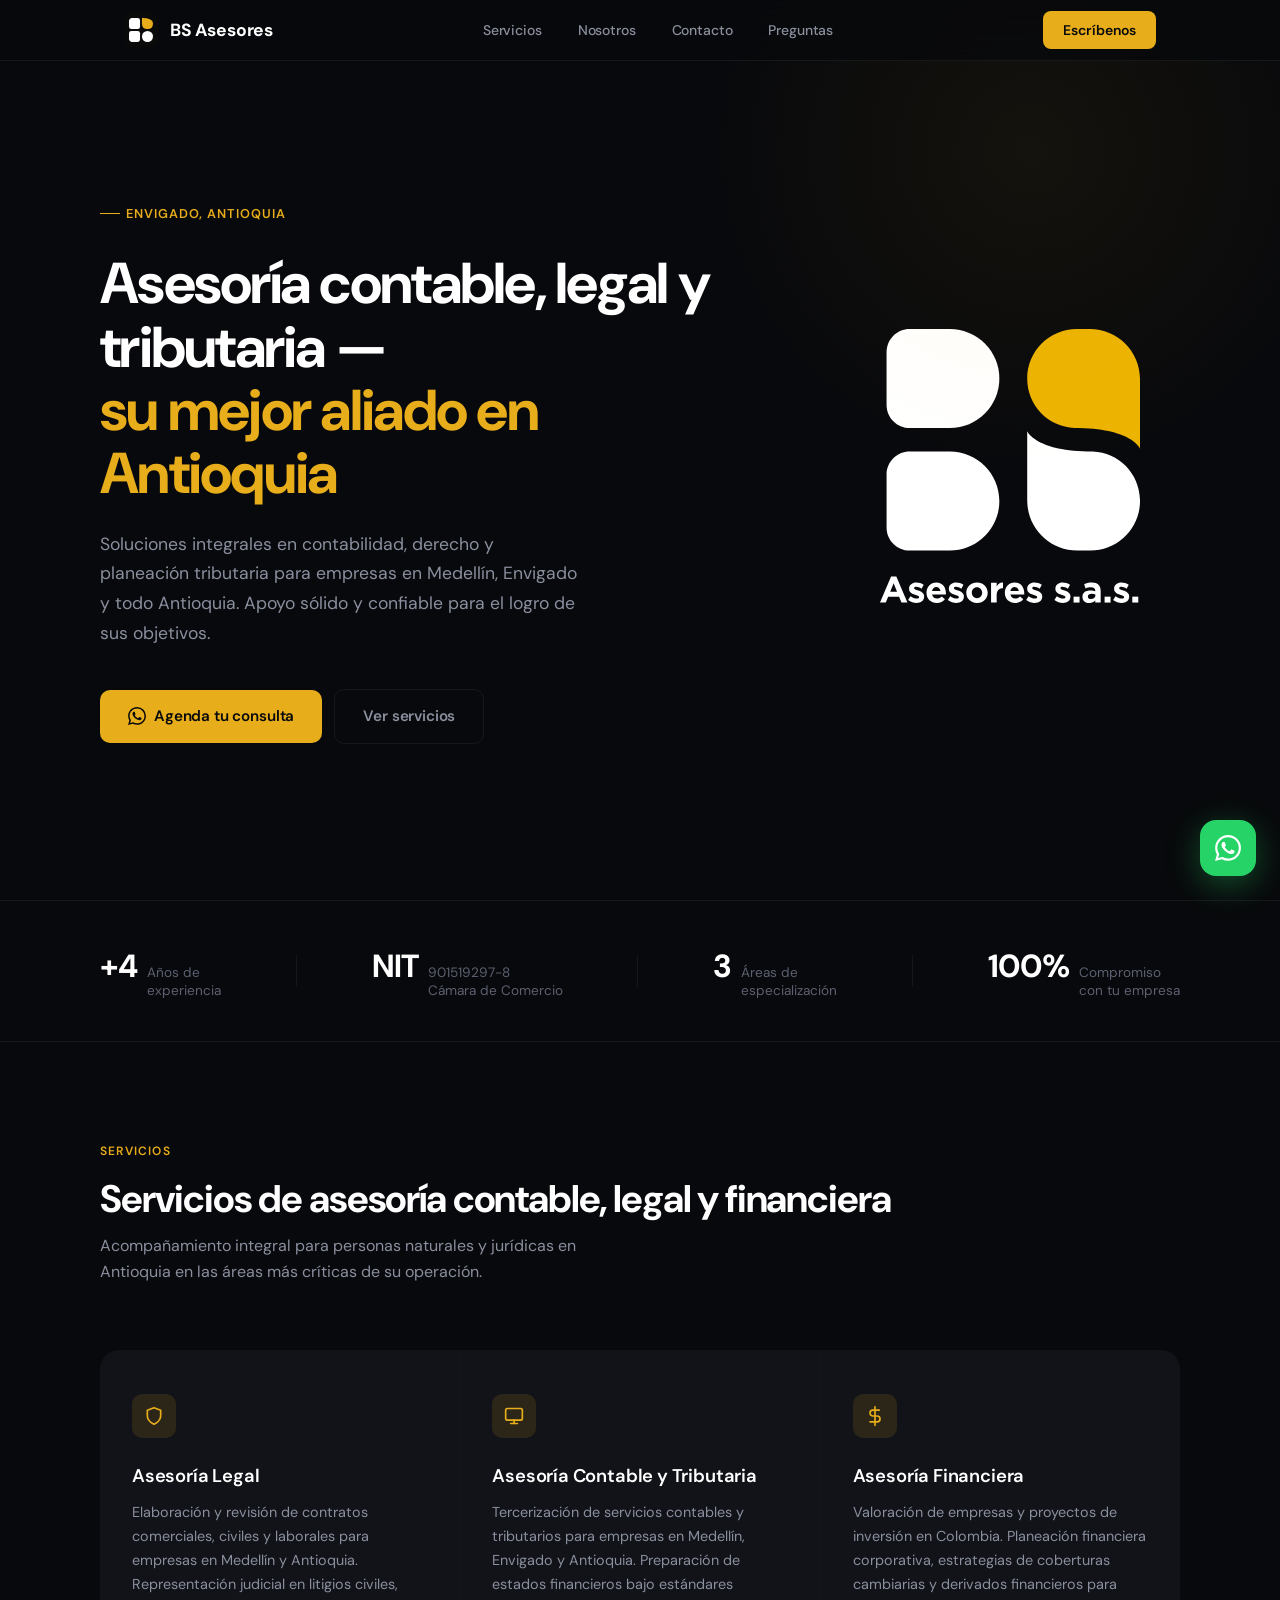
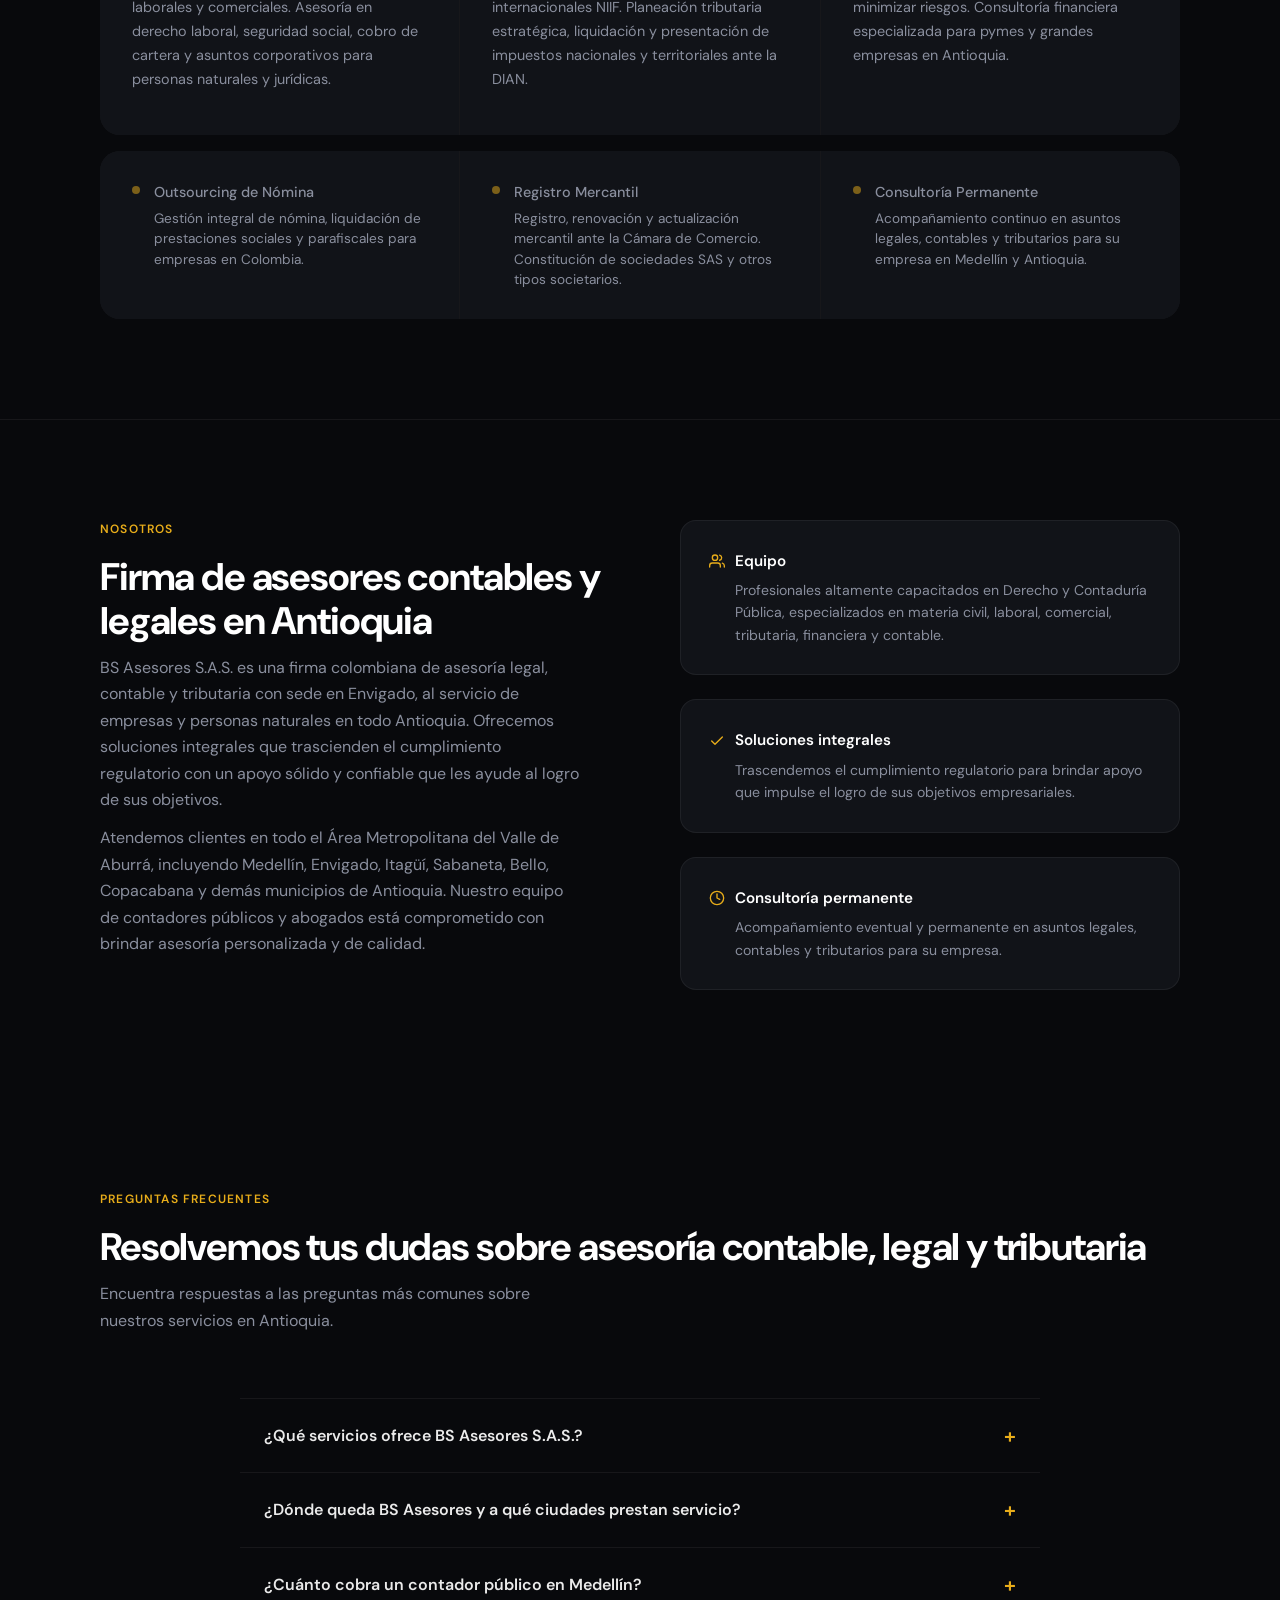
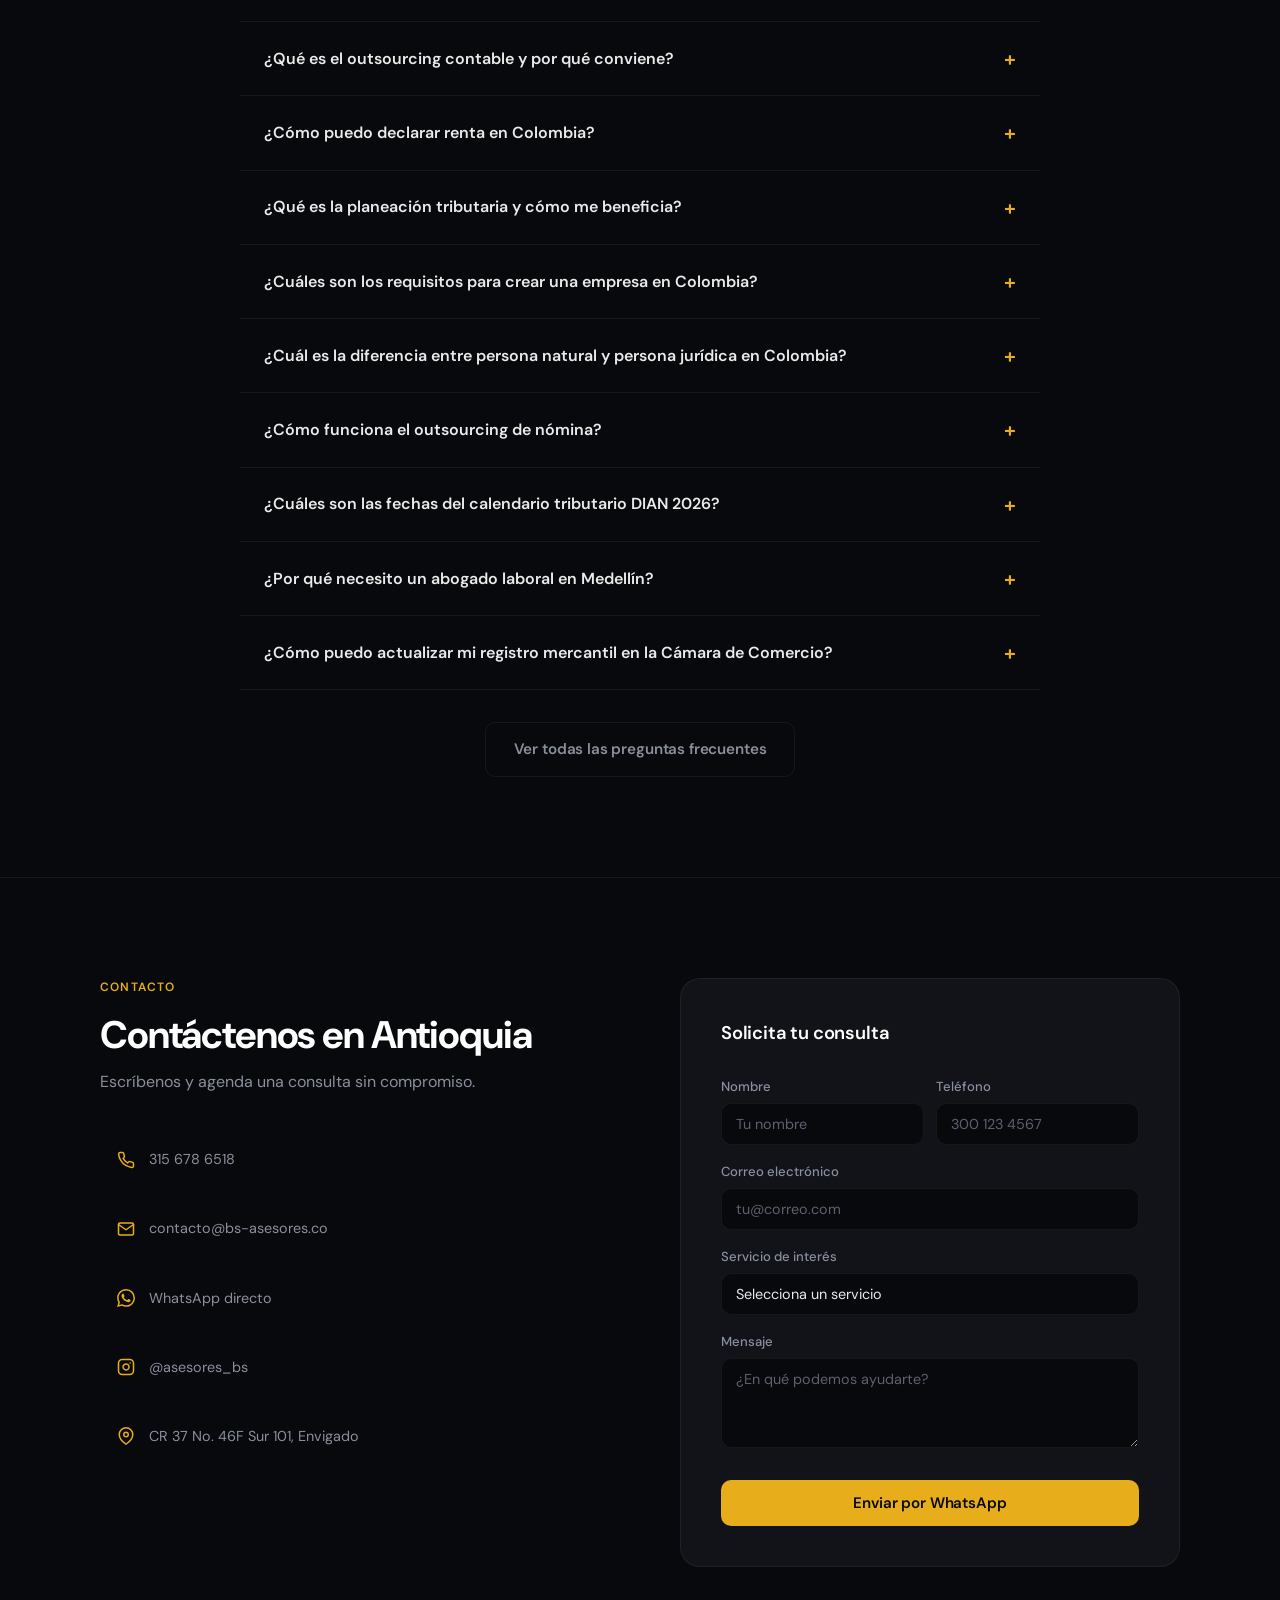
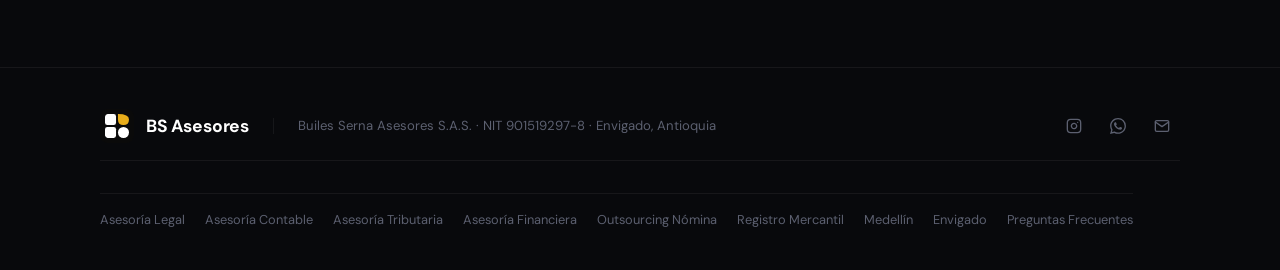
==== commit d159fc16: "Fix hero logo cropping by removing fixed square constraint Co-Authored-By: Claude Opus 4.6 <noreply@" ====
--- a/index.html
+++ b/index.html
@@ -329,7 +329,7 @@
       </div>
       <div class="hero-visual">
         <div class="hero-logo-block">
-          <img src="logo-full.svg" alt="BS Asesores Logo" width="260" height="260" fetchpriority="high">
+          <img src="logo-full.svg" alt="BS Asesores Logo" width="260" height="274" fetchpriority="high">
         </div>
       </div>
     </div>
--- a/styles.css
+++ b/styles.css
@@ -308,18 +308,21 @@
   margin: 0 auto;
   display: flex;
   flex-direction: column;
-  gap: 12px;
+  gap: 0;
 }
 
 .faq-item {
-  background: var(--bg-raised);
-  border: 1px solid var(--border);
-  border-radius: 12px;
+  background: transparent;
+  border: none;
+  border-bottom: 1px solid var(--border);
+  border-radius: 0;
   overflow: hidden;
-  transition: border-color 0.2s;
-}
-
-.faq-item[open] { border-color: var(--border-hover); }
+  transition: background 0.2s;
+}
+
+.faq-item:first-child { border-top: 1px solid var(--border); }
+
+.faq-item[open] { background: var(--bg-raised); }
 
 .faq-item summary {
   padding: 20px 24px;
@@ -333,6 +336,8 @@
   align-items: center;
   gap: 16px;
 }
+
+.faq-item summary:hover { color: var(--gold); }
 
 .faq-item summary::-webkit-details-marker { display: none; }
 
@@ -590,22 +595,11 @@
 
 .hero-logo-block {
   width: 260px;
-  height: 260px;
-  border-radius: 32px;
-  overflow: hidden;
-  background: #0a0a0a;
-  padding: 48px;
-  border: 1px solid var(--border);
-  box-shadow:
-    0 0 0 1px rgba(255,255,255,0.03),
-    0 40px 80px -20px rgba(0,0,0,0.6),
-    0 0 120px var(--gold-glow);
 }
 
 .hero-logo-block img {
   width: 100%;
-  height: 100%;
-  object-fit: cover;
+  height: auto;
 }
 
 /* ─── TRUST BAR ─── */
@@ -930,6 +924,9 @@
 
 .page-content a:hover { text-decoration: underline; }
 
+.page-content a.btn { color: initial; text-decoration: none; }
+.page-content a.btn-gold { color: var(--bg); }
+
 .cta-block {
   margin-top: 60px;
   padding: 48px;
@@ -991,6 +988,13 @@
 }
 
 /* ─── LOCATION PAGE ─── */
+.service-cards-grid {
+  display: grid;
+  grid-template-columns: repeat(auto-fit, minmax(300px, 1fr));
+  gap: 20px;
+  margin-top: 32px;
+}
+
 .location-services {
   display: grid;
   grid-template-columns: repeat(auto-fit, minmax(280px, 1fr));
@@ -1013,8 +1017,6 @@
 
   .hero-logo-block {
     width: 180px;
-    height: 180px;
-    border-radius: 24px;
   }
 
   .trust-inner {
@@ -1082,4 +1084,5 @@
   .cta-block { padding: 32px 24px; }
   .faq-item summary { padding: 16px 20px; font-size: 0.9rem; }
   .faq-answer { padding: 0 20px 16px; }
-}
+  .service-cards-grid { grid-template-columns: 1fr; }
+}
